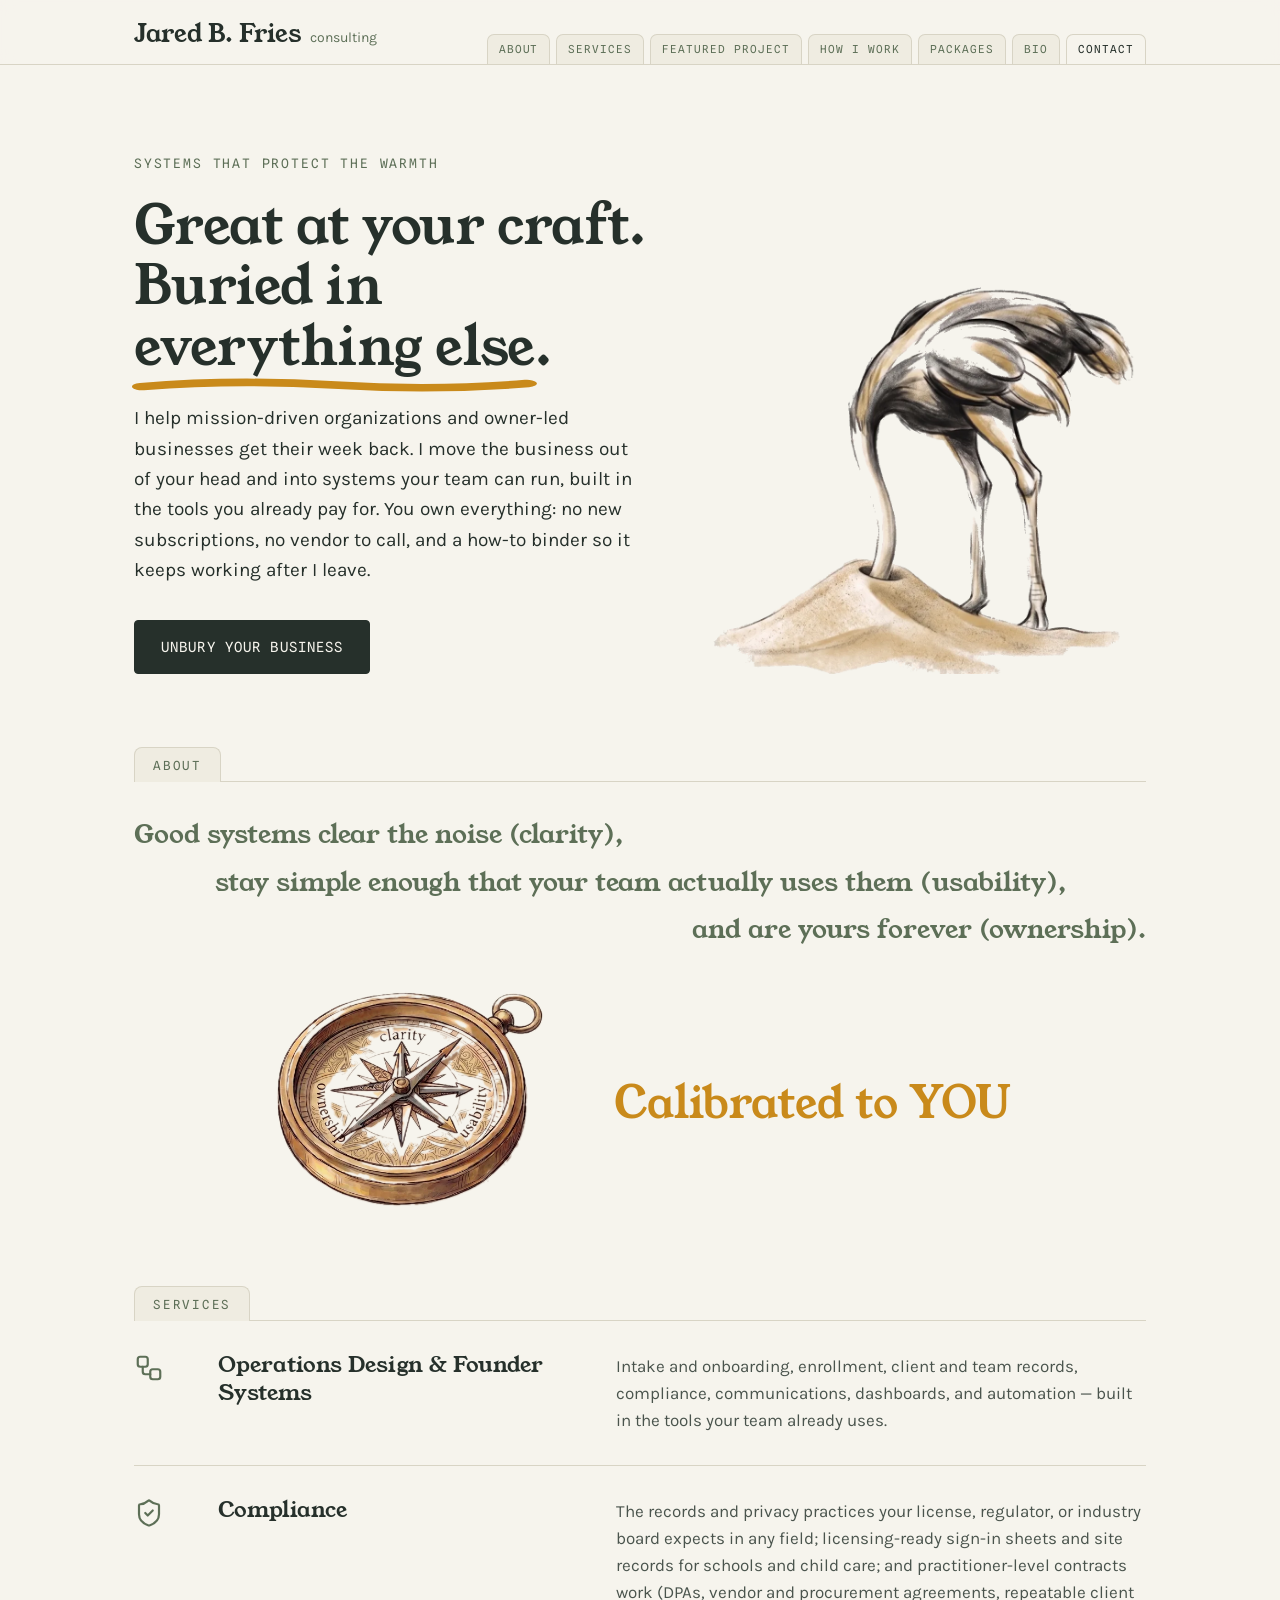
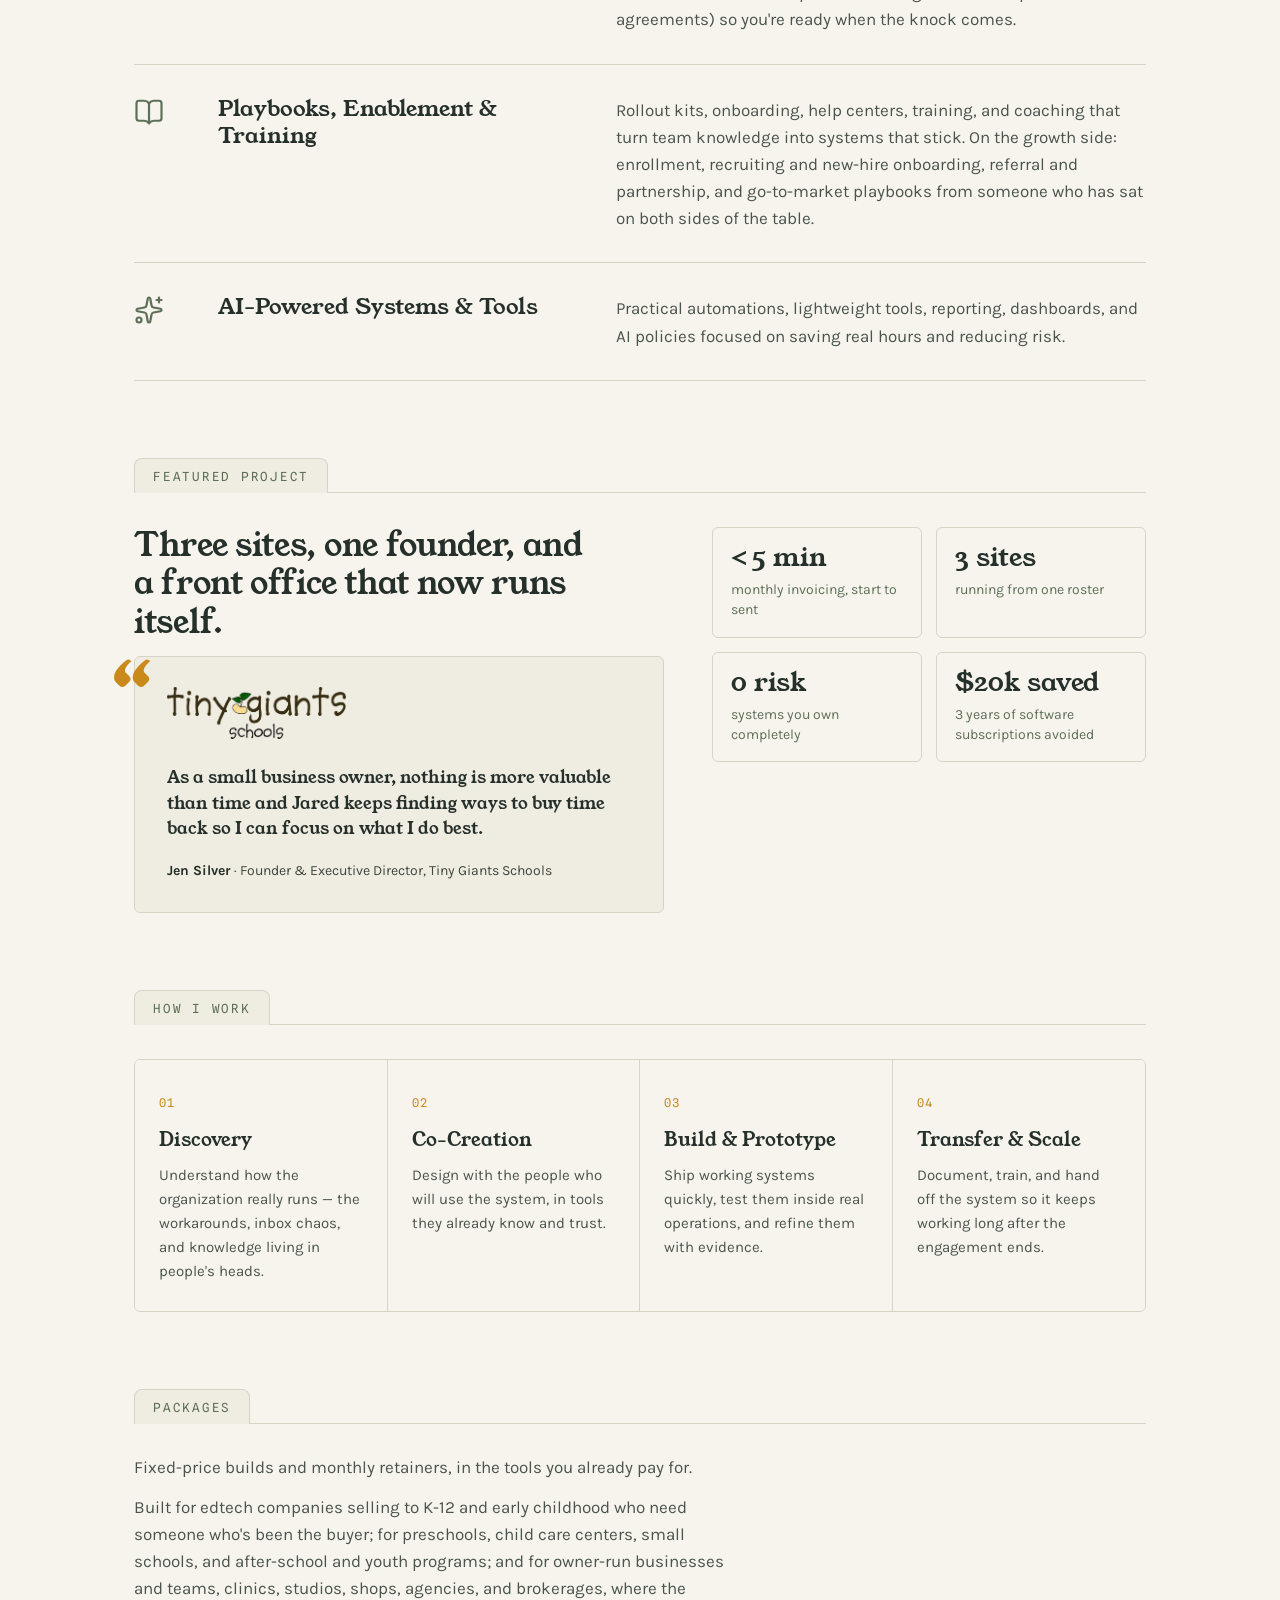
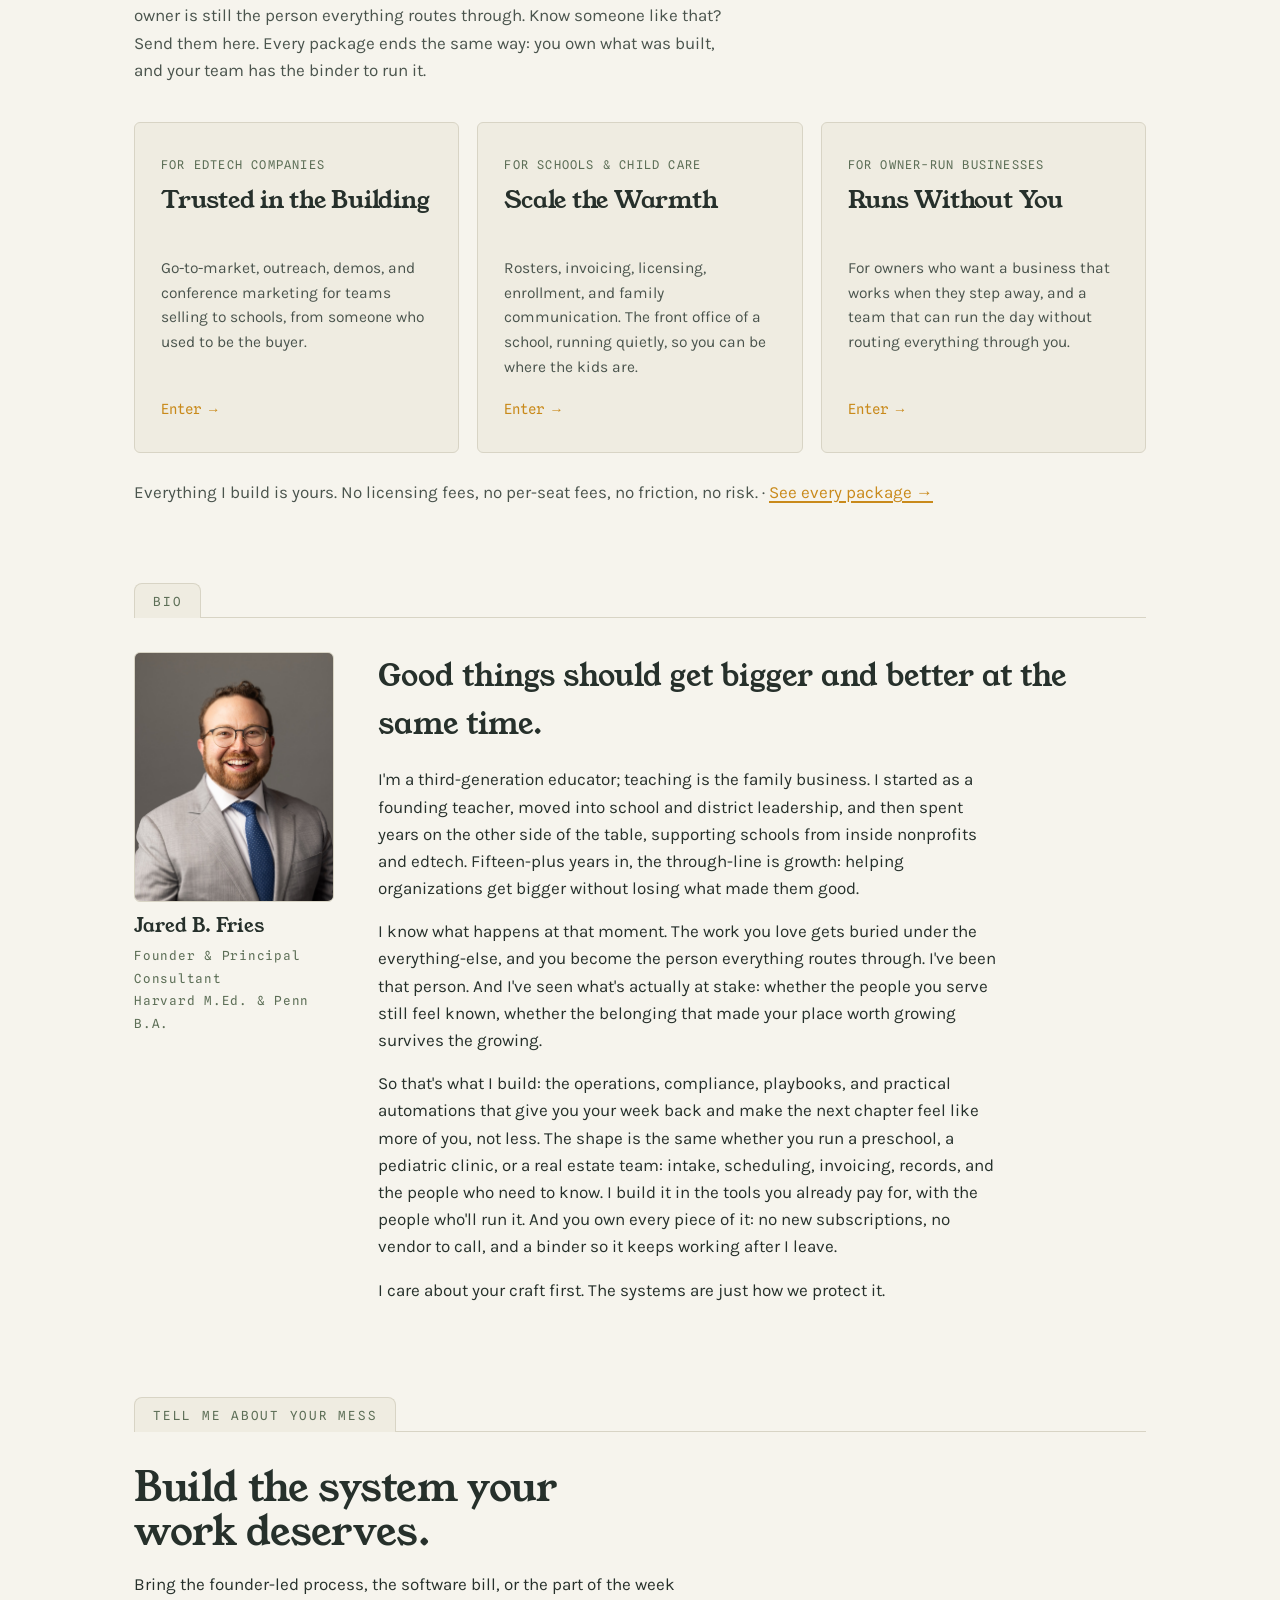
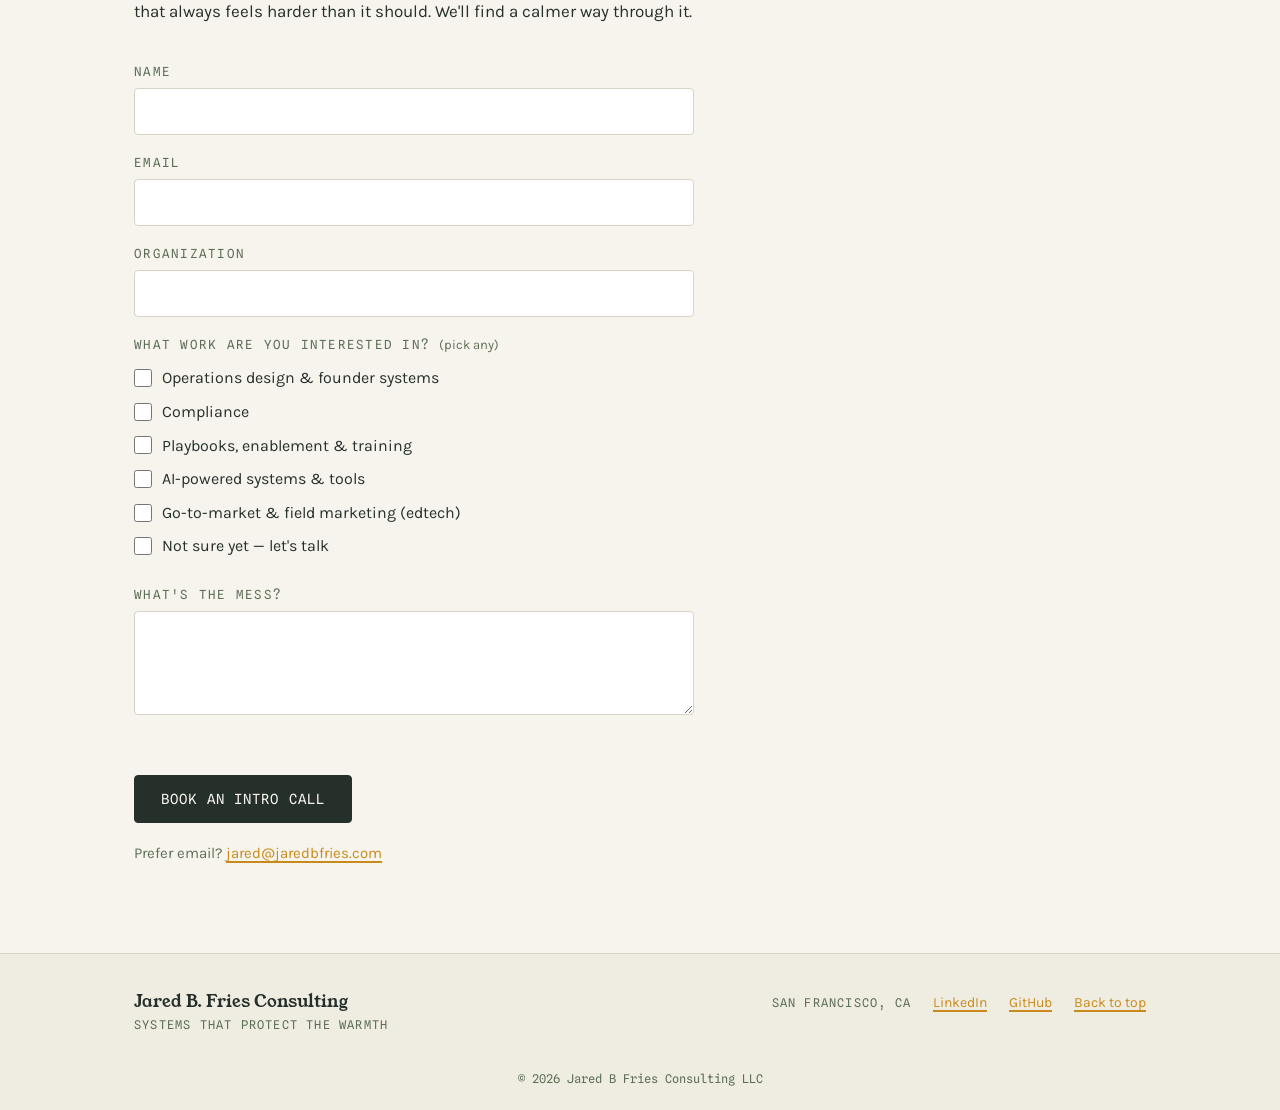
==== index.html @ 6571f261 "Merge remote-tracking branch 'origin/main' into claude/complete-update-hgyyg5" ====
<!DOCTYPE html>
<html lang="en">
<head>
<meta charset="UTF-8">
<meta name="viewport" content="width=device-width, initial-scale=1.0">
<title>Systems that protect the warmth | Jared B. Fries Consulting</title>
<meta name="description" content="Jared B. Fries helps mission-driven organizations and owner-led businesses get their week back: founder-led processes replaced with systems the team can run, built in the tools they already pay for and owned outright.">
<meta property="og:title" content="Systems that protect the warmth | Jared B. Fries Consulting">
<meta property="og:description" content="Get your week back. Systems your team can run, built in the tools you already pay for. You own everything.">
<meta property="og:type" content="website">
<meta property="og:url" content="https://jaredbfries.com/">
<meta property="og:site_name" content="Jared B. Fries Consulting">
<meta property="og:image" content="https://jaredbfries.com/og.png">
<meta property="og:image:width" content="1200">
<meta property="og:image:height" content="630">
<meta property="og:image:alt" content="Systems that protect the warmth — Jared B. Fries Consulting">
<meta name="twitter:card" content="summary_large_image">
<link rel="canonical" href="https://jaredbfries.com/">
<link rel="icon" href="/favicon.svg" type="image/svg+xml">
<link rel="icon" href="/favicon-32.png" type="image/png" sizes="32x32">
<link rel="apple-touch-icon" href="/apple-touch-icon.png">
<link rel="preconnect" href="https://fonts.googleapis.com">
<link rel="preconnect" href="https://fonts.gstatic.com" crossorigin>
<link href="https://fonts.googleapis.com/css2?family=Young+Serif&family=Karla:ital,wght@0,400;0,500;0,700;1,400&family=Spline+Sans+Mono:wght@400;500&display=swap" rel="stylesheet">
<link rel="stylesheet" href="/styles.css">
</head>
<body id="top">

<header>
  <div class="nav">
    <a class="brand" href="#top">Jared B. Fries<span>consulting</span></a>
    <button class="menu-btn" type="button" aria-label="Open menu" aria-expanded="false" aria-controls="sitenav"><span></span><span></span><span></span></button>
    <nav class="tabnav" id="sitenav" aria-label="Sections">
      <a href="#about">About</a>
      <a href="#services">Services</a>
      <a href="#featured">Featured Project</a>
      <a href="#process">How I Work</a>
      <a href="#packages">Packages</a>
      <a href="#bio">Bio</a>
      <a href="#contact">Contact</a>
    </nav>
  </div>
</header>

<main>
  <div class="wrap">

    <div class="hero">
      <div class="hero-text">
        <p class="kicker">Systems that protect the warmth</p>
        <h1>Great at your craft.<br>Buried in<br><span class="hl">everything else<svg viewBox="0 0 100 10" preserveAspectRatio="none" aria-hidden="true"><path d="M2 7 Q 25 2, 50 6 T 98 5"/></svg></span>.</h1>
        <p class="lede">I help mission-driven organizations and owner-led businesses get their week back. I move the business out of your head and into systems your team can run, built in the tools you already pay for. You own everything: no new subscriptions, no vendor to call, and a how-to binder so it keeps working after I&nbsp;leave.</p>
        <a class="cta" href="#contact">Unbury your business</a>
      </div>
      <div class="hero-art" aria-hidden="true">
        <picture>
          <source srcset="/ostrich.webp" type="image/webp">
          <img src="/ostrich.png" alt="" width="960" height="894">
        </picture>
      </div>
    </div>

    <section class="thesis reveal" id="about">
      <div class="tabrow"><span class="tab">About</span></div>
      <div style="padding-top:34px">
        <p class="lead step-l">Good systems clear the noise (clarity),</p>
        <p class="lead step-c">stay simple enough that your team actually uses them (usability),</p>
        <p class="lead step-r">and are yours forever (ownership).</p>
        <div class="thesis-line2">
          <picture>
            <source srcset="/compass2.webp" type="image/webp">
            <img class="compass" src="/compass2.png" alt="A compass whose points read clarity, usability, and ownership" width="510" height="415">
          </picture>
          <p class="calibrated">Calibrated to YOU</p>
        </div>
      </div>
    </section>

    <section class="services reveal" id="services">
      <div class="tabrow"><span class="tab">Services</span></div>
      <div class="svc">
        <svg class="icon" viewBox="0 0 24 24" fill="none" stroke="currentColor" stroke-width="1.75" stroke-linecap="round" stroke-linejoin="round" aria-hidden="true"><rect width="8" height="8" x="3" y="3" rx="2"/><path d="M7 11v4a2 2 0 0 0 2 2h4"/><rect width="8" height="8" x="13" y="13" rx="2"/></svg>
        <h3>Operations Design &amp; Founder Systems</h3>
        <p>Intake and onboarding, enrollment, client and team records, compliance, communications, dashboards, and automation — built in the tools your team already uses.</p>
      </div>
      <div class="svc">
        <svg class="icon" viewBox="0 0 24 24" fill="none" stroke="currentColor" stroke-width="1.75" stroke-linecap="round" stroke-linejoin="round" aria-hidden="true"><path d="M20 13c0 5-3.5 7.5-7.66 8.95a1 1 0 0 1-.67-.01C7.5 20.5 4 18 4 13V6a1 1 0 0 1 1-1c2 0 4.5-1.2 6.24-2.72a1.17 1.17 0 0 1 1.52 0C14.51 3.81 17 5 19 5a1 1 0 0 1 1 1z"/><path d="m9 12 2 2 4-4"/></svg>
        <h3>Compliance</h3>
        <p>The records and privacy practices your license, regulator, or industry board expects in any field; licensing-ready sign-in sheets and site records for schools and child care; and practitioner-level contracts work (DPAs, vendor and procurement agreements, repeatable client agreements) so you're ready when the knock comes.</p>
      </div>
      <div class="svc">
        <svg class="icon" viewBox="0 0 24 24" fill="none" stroke="currentColor" stroke-width="1.75" stroke-linecap="round" stroke-linejoin="round" aria-hidden="true"><path d="M12 5v16"/><path d="M20.001 19A2 2 0 0022 17V5a2 2 0 00-1.999-2L16 3.002A5 5 0 0012 5a5 5 0 00-4-2H4a2 2 0 00-2 2v12a2 2 0 001.999 2H8a5 5 0 014 2 5 5 0 014-2z"/></svg>
        <h3>Playbooks, Enablement &amp; Training</h3>
        <p>Rollout kits, onboarding, help centers, training, and coaching that turn team knowledge into systems that stick. On the growth side: enrollment, recruiting and new-hire onboarding, referral and partnership, and go-to-market playbooks from someone who has sat on both sides of the table.</p>
      </div>
      <div class="svc">
        <svg class="icon" viewBox="0 0 24 24" fill="none" stroke="currentColor" stroke-width="1.75" stroke-linecap="round" stroke-linejoin="round" aria-hidden="true"><path d="M11.017 2.814a1 1 0 0 1 1.966 0l1.051 5.558a2 2 0 0 0 1.594 1.594l5.558 1.051a1 1 0 0 1 0 1.966l-5.558 1.051a2 2 0 0 0-1.594 1.594l-1.051 5.558a1 1 0 0 1-1.966 0l-1.051-5.558a2 2 0 0 0-1.594-1.594l-5.558-1.051a1 1 0 0 1 0-1.966l5.558-1.051a2 2 0 0 0 1.594-1.594z"/><path d="M20 2v4"/><path d="M22 4h-4"/><circle cx="4" cy="20" r="2"/></svg>
        <h3>AI-Powered Systems &amp; Tools</h3>
        <p>Practical automations, lightweight tools, reporting, dashboards, and AI policies focused on saving real hours and reducing risk.</p>
      </div>
    </section>

    <section class="featured band reveal" id="featured">
      <div class="tabrow"><span class="tab">Featured project</span></div>
      <div class="featured-grid">
        <div>
          <h2 class="band-h">Three sites, one founder, and a front office that now runs itself.</h2>
          <div class="quotecard">
            <img class="client-logo" src="tiny-giants-logo.png" alt="Tiny Giants Schools">
            <blockquote>As a small business owner, nothing is more valuable than time and Jared keeps finding ways to buy time back so I can focus on what I do best.</blockquote>
            <p class="attrib"><b>Jen Silver</b> · Founder &amp; Executive Director, Tiny Giants Schools</p>
          </div>
        </div>
        <div>
          <div class="stat-row">
            <div class="stat"><span class="num">&lt;&thinsp;5 min</span><span class="lbl">monthly invoicing, start to sent</span></div>
            <div class="stat"><span class="num">3 sites</span><span class="lbl">running from one roster</span></div>
            <div class="stat"><span class="num">0 risk</span><span class="lbl">systems you own completely</span></div>
            <div class="stat"><span class="num">$20k saved</span><span class="lbl">3 years of software subscriptions avoided</span></div>
          </div>
        </div>
      </div>
    </section>

    <section class="process reveal" id="process">
      <div class="tabrow"><span class="tab">How I work</span></div>
      <div class="steps">
        <div class="step">
          <span class="idx">01</span>
          <h3>Discovery</h3>
          <p>Understand how the organization really runs — the workarounds, inbox chaos, and knowledge living in people's heads.</p>
        </div>
        <div class="step">
          <span class="idx">02</span>
          <h3>Co-Creation</h3>
          <p>Design with the people who will use the system, in tools they already know and trust.</p>
        </div>
        <div class="step">
          <span class="idx">03</span>
          <h3>Build &amp; Prototype</h3>
          <p>Ship working systems quickly, test them inside real operations, and refine them with evidence.</p>
        </div>
        <div class="step">
          <span class="idx">04</span>
          <h3>Transfer &amp; Scale</h3>
          <p>Document, train, and hand off the system so it keeps working long after the engagement ends.</p>
        </div>
      </div>
    </section>
    <section class="start band reveal" id="packages">
      <div class="tabrow"><span class="tab">Packages</span></div>
      <p class="band-sub">Fixed-price builds and monthly retainers, in the tools you already pay for.</p>
      <p class="band-sub">Built for edtech companies selling to K-12 and early childhood who need someone who's been the buyer; for preschools, child care centers, small schools, and after-school and youth programs; and for owner-run businesses and teams, clinics, studios, shops, agencies, and brokerages, where the owner is still the person everything routes through. Know someone like that? Send them here. Every package ends the same way: you own what was built, and your team has the binder to run it.</p>
      <div class="door-grid three">
        <a class="door" href="/packages/edtech">
          <span class="eyebrow">For edtech companies</span>
          <h2>Trusted in the Building</h2>
          <p>Go-to-market, outreach, demos, and conference marketing for teams selling to schools, from someone who used to be the buyer.</p>
          <span class="arrow">Enter →</span>
        </a>
        <a class="door" href="/packages/education">
          <span class="eyebrow">For schools &amp; child care</span>
          <h2>Scale the Warmth</h2>
          <p>Rosters, invoicing, licensing, enrollment, and family communication. The front office of a school, running quietly, so you can be where the kids are.</p>
          <span class="arrow">Enter →</span>
        </a>
        <a class="door" href="/packages/small-business">
          <span class="eyebrow">For owner-run businesses</span>
          <h2>Runs Without You</h2>
          <p>For owners who want a business that works when they step away, and a team that can run the day without routing everything through you.</p>
          <span class="arrow">Enter →</span>
        </a>
      </div>
      <p class="pkg-foot">Everything I build is yours. No licensing fees, no per-seat fees, no friction, no risk.<span class="sep"> · </span><a class="pkg-link" href="/packages">See every package →</a></p>
    </section>



    <section class="about reveal" id="bio">
      <div class="tabrow"><span class="tab">Bio</span></div>
      <div class="about-grid">
        <div>
          <img class="portrait" src="headshot.jpg" alt="Jared B. Fries" style="object-fit:cover;object-position:top;width:100%">
          <p class="edu"><span class="name">Jared B. Fries</span>Founder &amp; Principal Consultant<br>Harvard M.Ed. &amp; Penn B.A.</p>
        </div>
        <div>
          <h3>Good things should get bigger and better at the same time.</h3>
          <p>I'm a third-generation educator; teaching is the family business. I started as a founding teacher, moved into school and district leadership, and then spent years on the other side of the table, supporting schools from inside nonprofits and edtech. Fifteen-plus years in, the through-line is growth: helping organizations get bigger without losing what made them good.</p>
          <p>I know what happens at that moment. The work you love gets buried under the everything-else, and you become the person everything routes through. I've been that person. And I've seen what's actually at stake: whether the people you serve still feel known, whether the belonging that made your place worth growing survives the growing.</p>
          <p>So that's what I build: the operations, compliance, playbooks, and practical automations that give you your week back and make the next chapter feel like more of you, not less. The shape is the same whether you run a preschool, a pediatric clinic, or a real estate team: intake, scheduling, invoicing, records, and the people who need to know. I build it in the tools you already pay for, with the people who'll run it. And you own every piece of it: no new subscriptions, no vendor to call, and a binder so it keeps working after I leave.</p>
          <p>I care about your craft first. The systems are just how we protect it.</p>
        </div>
      </div>
    </section>

    <section class="contact reveal" id="contact">
      <div class="tabrow"><span class="tab">Tell me about your mess</span></div>
      <h2>Build the system your work deserves.</h2>
      <p class="sub">Bring the founder-led process, the software bill, or the part of the week that always feels harder than it should. We'll find a calmer way through it.</p>

      <!-- Form posts to Formspree (free tier). Create a form at formspree.io,
           then replace YOUR_FORM_ID below with the ID they give you. -->
      <form action="https://formspree.io/f/YOUR_FORM_ID" method="POST">
        <div>
          <label for="name">Name</label>
          <input type="text" id="name" name="name" required autocomplete="name">
        </div>
        <div>
          <label for="email">Email</label>
          <input type="email" id="email" name="email" required autocomplete="email">
        </div>
        <div>
          <label for="org">Organization</label>
          <input type="text" id="org" name="organization" autocomplete="organization">
        </div>
        <fieldset class="checks" id="interest">
          <legend>What work are you interested in? <span class="hint">(pick any)</span></legend>
          <label><input type="checkbox" name="interest" value="Operations design &amp; founder systems"> Operations design &amp; founder systems</label>
          <label><input type="checkbox" name="interest" value="Compliance"> Compliance</label>
          <label><input type="checkbox" name="interest" value="Playbooks, enablement &amp; training"> Playbooks, enablement &amp; training</label>
          <label><input type="checkbox" name="interest" value="AI-powered systems &amp; tools"> AI-powered systems &amp; tools</label>
          <label><input type="checkbox" name="interest" value="Go-to-market &amp; field marketing (edtech)"> Go-to-market &amp; field marketing (edtech)</label>
          <label><input type="checkbox" name="interest" value="Not sure yet — let's talk"> Not sure yet — let's talk</label>
          <input type="hidden" name="package" id="package" value="">
        </fieldset>
        <div>
          <label for="msg">What's the mess?</label>
          <textarea id="msg" name="message" rows="4"></textarea>
        </div>
        <button class="cta" type="submit">Book an intro call</button>
      </form>
      <p class="altmail">Prefer email? <a href="mailto:jared@jaredbfries.com">jared@jaredbfries.com</a></p>
    </section>

  </div>
</main>

<footer>
  <div class="foot">
    <div>
      <div class="fb">Jared B. Fries Consulting</div>
      <div class="tag">Systems that protect the warmth</div>
    </div>
    <nav>
      <span class="tag">San Francisco, CA</span>
      <a href="https://www.linkedin.com/in/jaredbfries/">LinkedIn</a>
      <a href="https://github.com/radjrad">GitHub</a>
      <a href="#top">Back to top</a>
    </nav>
  </div>
  <div style="text-align:center;padding:0 24px 22px;font-family:'Spline Sans Mono',monospace;font-size:12px;color:var(--sage)">© 2026 Jared B Fries Consulting LLC</div>
</footer>

<script>
  // gentle scroll-in reveal; respects reduced motion via CSS override
  const io=new IntersectionObserver(es=>es.forEach(e=>{if(e.isIntersecting){e.target.classList.add('in');io.unobserve(e.target)}}),{threshold:.12});
  document.querySelectorAll('.reveal').forEach(el=>io.observe(el));
  document.querySelectorAll('.reveal').forEach(el=>{if(el.getBoundingClientRect().top<innerHeight)el.classList.add('in')});

  // header tab selector: highlight the tab for the section in view
  const tabLinks=[...document.querySelectorAll('.tabnav a')];
  const tabIO=new IntersectionObserver(es=>es.forEach(e=>{
    if(e.isIntersecting){tabLinks.forEach(l=>l.classList.toggle('active',l.getAttribute('href')==='#'+e.target.id))}
  }),{rootMargin:'-35% 0px -55% 0px'});
  document.querySelectorAll('section[id]').forEach(s=>tabIO.observe(s));


  // deep links: record which package the visitor came from (hidden field), then scroll to the hash target.
  // Tries a smooth scroll; if the browser cancels it (some environments do), jumps instantly.
  function goHash(){
    const m=(location.search+location.hash).match(/[?&]interest=([\w-]+)/);
    if(m){
      const pkg=document.getElementById('package');
      if(pkg) pkg.value=m[1];
    }
    const id=(location.hash.match(/^#([\w-]+)/)||[])[1];
    if(!id) return;
    const el=document.getElementById(id);
    if(!el) return;
    const y0=scrollY;
    el.scrollIntoView({behavior:'smooth'});
    setTimeout(()=>{
      if(Math.abs(scrollY-y0)<40 && Math.abs(el.getBoundingClientRect().top)>160) el.scrollIntoView({behavior:'instant'});
    },250);
  }
  goHash();
  addEventListener('load',()=>setTimeout(goHash,120));
  addEventListener('hashchange',goHash);

  // mobile menu
  const menuBtn=document.querySelector('.menu-btn'),siteNav=document.getElementById('sitenav');
  if(menuBtn&&siteNav){
    const setOpen=o=>{document.body.classList.toggle('nav-open',o);menuBtn.setAttribute('aria-expanded',o);menuBtn.setAttribute('aria-label',o?'Close menu':'Open menu')};
    menuBtn.addEventListener('click',()=>setOpen(!document.body.classList.contains('nav-open')));
    siteNav.addEventListener('click',e=>{if(e.target.closest('a'))setOpen(false)});
    addEventListener('keydown',e=>{if(e.key==='Escape')setOpen(false)});
  }
</script>
</body>
</html>
---- styles.css ----
:root{
    --ink:#26302b;          /* deep green-black: text */
    --ground:#f6f4ed;       /* warm paper */
    --panel:#efece1;        /* slightly deeper paper for panels */
    --rule:#d8d4c5;         /* ledger rule lines */
    --marigold:#c98a1b;     /* accent: highlights, links */
    --sage:#5d6f57;         /* secondary: labels, quiet accents */
    --max:1060px;
  }
  *{box-sizing:border-box;margin:0;padding:0}
  html{scroll-behavior:smooth}
  @media (prefers-reduced-motion:reduce){
    html{scroll-behavior:auto}
    .reveal{opacity:1 !important;transform:none !important;transition:none !important}
  }
  body{
    font-family:'Karla',sans-serif;
    background:var(--ground);
    color:var(--ink);
    line-height:1.6;
    font-size:17px;
  }
  .wrap{max-width:var(--max);margin:0 auto;padding:0 24px}
  a{color:var(--marigold);text-decoration-thickness:1.5px;text-underline-offset:3px}
  a:hover{color:var(--ink)}
  :focus-visible{outline:3px solid var(--marigold);outline-offset:3px;border-radius:2px}

  /* filing-tab section labels — the site's organizing motif.
     Each tab sits on top of its own rule line, like a manila folder tab. */
  .tabrow{border-bottom:1px solid var(--rule)}
  .tab{
    display:inline-block;
    font-family:'Spline Sans Mono',monospace;
    font-size:12.5px;letter-spacing:.14em;text-transform:uppercase;
    color:var(--sage);
    border:1px solid var(--rule);
    border-bottom:none;
    background:var(--panel);
    padding:8px 18px 6px;
    border-radius:8px 8px 0 0;
    position:relative;top:1px;
  }
  section[id]{scroll-margin-top:110px}

  h1,h2{font-family:'Young Serif',serif;font-weight:400;line-height:1.12;letter-spacing:-0.01em}

  /* header */
  header{position:sticky;top:0;background:color-mix(in srgb,var(--ground) 92%,transparent);backdrop-filter:blur(8px);border-bottom:1px solid var(--rule);z-index:10}
  .nav{display:flex;align-items:flex-end;justify-content:space-between;gap:16px;flex-wrap:wrap;padding:14px 24px 0;max-width:var(--max);margin:0 auto}
  .brand{font-family:'Young Serif',serif;font-size:25px;color:var(--ink);text-decoration:none;padding-bottom:10px}
  .brand-name{font-family:'Young Serif',serif;font-size:1.12em;color:var(--ink)}
  .brand span{font-family:'Karla',sans-serif;font-size:14px;color:var(--sage);margin-left:8px}
  /* header tab selector — small folder tabs sitting on the header's bottom edge */
  .tabnav{display:flex;gap:6px;flex-wrap:wrap;justify-content:flex-end}
  .tabnav a{
    font-family:'Spline Sans Mono',monospace;font-size:11px;letter-spacing:.09em;text-transform:uppercase;
    color:var(--sage);text-decoration:none;white-space:nowrap;
    border:1px solid var(--rule);border-bottom:none;border-radius:7px 7px 0 0;
    background:var(--panel);padding:6px 11px 5px;
  }
  .tabnav a:hover{color:var(--ink)}
  .tabnav a.active{background:var(--ground);color:var(--ink)}

  /* hero */
  .hero{padding:88px 0 72px}
  .hero .kicker{font-family:'Spline Sans Mono',monospace;font-size:13px;letter-spacing:.14em;text-transform:uppercase;color:var(--sage);margin-bottom:22px}
  .hero h1{font-size:clamp(34px,4.4vw,54px);max-width:none}
  .hero h1 .hl{position:relative;white-space:nowrap}
  .hero h1 .hl svg{position:absolute;left:0;bottom:-0.12em;width:100%;height:.28em;overflow:visible}
  .hero h1 .hl path{fill:none;stroke:var(--marigold);stroke-width:5;stroke-linecap:round}
  .hero p.lede{margin-top:26px;font-size:19px;max-width:56ch}
  .cta{
    display:inline-block;margin-top:34px;
    font-family:'Spline Sans Mono',monospace;font-size:14px;letter-spacing:.08em;text-transform:uppercase;
    color:var(--ground);background:var(--ink);text-decoration:none;
    padding:15px 26px;border-radius:4px;border:1.5px solid var(--ink);
  }
  .cta:hover{background:var(--marigold);border-color:var(--marigold);color:var(--ink)}
  .cta.ghost{background:transparent;color:var(--ink)}
  .cta.ghost:hover{background:var(--ink);color:var(--ground)}

  .thesis{padding:0 0 64px}
  .thesis p{font-family:'Young Serif',serif;font-size:clamp(20px,2.6vw,26px);line-height:1.45;max-width:34ch;color:var(--sage)}
  .thesis p b{color:var(--ink);font-weight:400}

  /* services: ledger list */
  .services{padding:0 0 76px}
  .svc{display:grid;grid-template-columns:64px 1fr 1.4fr;gap:20px;padding:30px 0;border-bottom:1px solid var(--rule);align-items:baseline}
  .svc:first-of-type{border-top:1px solid var(--rule);margin-top:34px}
  .svc .icon{width:30px;height:30px;color:var(--sage);align-self:start;position:relative;top:2px}
  .svc:hover .icon{color:var(--marigold)}
  .svc h3{font-family:'Young Serif',serif;font-weight:400;font-size:22px;line-height:1.25}
  .svc p{color:#4a544d}
  .svc:hover{background:var(--panel)}

  /* proof */
  .proof{padding:0 0 76px}
  .quotecard{
    background:var(--panel);border:1px solid var(--rule);border-radius:6px;
    padding:42px 44px;position:relative;height:100%;
  }
  .quotecard:before{content:"“";font-family:'Young Serif',serif;font-size:84px;line-height:0;color:var(--marigold);position:absolute;top:44px;left:-4px;transform:translateX(-50%)}
  blockquote{font-family:'Young Serif',serif;font-size:clamp(18px,2.3vw,22px);line-height:1.5}
  .attrib{margin-top:22px;font-family:'Karla',sans-serif;font-size:14px;color:var(--sage)}
  .attrib b{color:var(--ink);font-weight:700}
  .quotecard .client-logo{display:block;height:52px;width:auto;margin-bottom:26px}
  /* testimonial carousel */
  .car{margin-top:34px;max-width:850px;margin-left:-30px}
  .car-viewport{overflow:hidden}
  .car-track{display:flex;transition:transform .55s cubic-bezier(.4,0,.2,1)}
  @media (prefers-reduced-motion:reduce){.car-track{transition:none}}
  .quote-slide{flex:0 0 100%;padding-left:30px}
  .car-controls{display:flex;gap:10px;align-items:center;margin-top:20px;padding-left:30px}
  .car-btn{
    width:38px;height:38px;border:1px solid var(--rule);background:var(--panel);border-radius:50%;
    cursor:pointer;color:var(--ink);font-family:'Karla',sans-serif;font-size:19px;line-height:1;
    display:flex;align-items:center;justify-content:center;padding-bottom:3px;
  }
  .car-btn:hover{background:var(--marigold);border-color:var(--marigold)}
  .car-count{font-family:'Spline Sans Mono',monospace;font-size:12px;letter-spacing:.08em;color:var(--sage)}

  /* process */
  .process{padding:0 0 76px}
  .steps{margin-top:34px;display:grid;grid-template-columns:repeat(4,1fr);gap:0;border:1px solid var(--rule);border-radius:6px;overflow:hidden}
  .step{padding:28px 24px;border-right:1px solid var(--rule);background:var(--ground)}
  .step:last-child{border-right:none}
  .step .idx{font-family:'Spline Sans Mono',monospace;font-size:12px;color:var(--marigold);letter-spacing:.12em}
  .step h3{font-family:'Young Serif',serif;font-weight:400;font-size:19px;margin:10px 0 8px}
  .step p{font-size:15px;color:#4a544d}

  /* about */
  .about{padding:0 0 76px}
  .about-grid{display:grid;grid-template-columns:200px 1fr;gap:44px;margin-top:34px;align-items:start}
  .portrait{
    aspect-ratio:4/5;background:var(--panel);border:1px solid var(--rule);border-radius:6px;
    display:flex;align-items:center;justify-content:center;
    font-family:'Young Serif',serif;font-size:44px;color:var(--sage);
  }
  .edu{margin-top:12px;font-family:'Spline Sans Mono',monospace;font-size:12.5px;letter-spacing:.06em;color:var(--sage);line-height:1.8}
  .about h3{font-family:'Young Serif',serif;font-weight:400;font-size:clamp(24px,3vw,30px);margin-bottom:18px}
  .about p{max-width:62ch;margin-bottom:16px}
  .about .grove{color:var(--sage);font-style:italic}

  /* contact */
  .contact{padding:0 0 88px}
  .contact h2{font-size:clamp(28px,4vw,40px);margin-top:34px;max-width:18ch}
  .contact .sub{margin-top:16px;max-width:56ch}
  form{margin-top:36px;max-width:560px;display:grid;gap:18px}
  label{font-family:'Spline Sans Mono',monospace;font-size:12.5px;letter-spacing:.1em;text-transform:uppercase;color:var(--sage);display:block;margin-bottom:6px}
  input[type=text],input[type=email],select,textarea{
    width:100%;padding:13px 14px;font-family:'Karla',sans-serif;font-size:16px;color:var(--ink);
    background:#fff;border:1px solid var(--rule);border-radius:4px;
  }
  input:focus,select:focus,textarea:focus{border-color:var(--marigold);outline:none;box-shadow:0 0 0 3px color-mix(in srgb,var(--marigold) 25%,transparent)}
  button.cta{cursor:pointer;font-size:14px;width:fit-content;border:1.5px solid var(--ink)}
  .altmail{margin-top:18px;font-size:15px;color:var(--sage)}

  footer{border-top:1px solid var(--rule);background:var(--panel)}
  .foot{max-width:var(--max);margin:0 auto;padding:34px 24px;display:flex;flex-wrap:wrap;gap:18px;justify-content:space-between;align-items:baseline}
  .foot .fb{font-family:'Young Serif',serif;font-size:17px}
  .foot .tag{font-family:'Spline Sans Mono',monospace;font-size:12px;letter-spacing:.1em;text-transform:uppercase;color:var(--sage)}
  .foot nav a{margin-left:18px;font-size:14px}

  .reveal{opacity:0;transform:translateY(14px);transition:opacity .6s ease,transform .6s ease}
  .reveal.in{opacity:1;transform:none}

  @media (max-width:820px){
    .svc{grid-template-columns:44px 1fr;grid-template-rows:auto auto}
    .svc p{grid-column:2}
    .steps{grid-template-columns:1fr 1fr}
    .step:nth-child(2){border-right:none}
    .step:nth-child(-n+2){border-bottom:1px solid var(--rule)}
    .about-grid{grid-template-columns:1fr}
    .portrait{max-width:220px}
  }
  @media (max-width:520px){
    .steps{grid-template-columns:1fr}
    .step{border-right:none;border-bottom:1px solid var(--rule)}
    .step:last-child{border-bottom:none}
    .hero{padding:64px 0 56px}
  }

  /* ——— packages & case-study components ——— */

  /* section band headers reuse .tabrow/.tab */
  .band{padding:0 0 76px}
  .band-sub{margin-top:30px;max-width:60ch;color:#4a544d}
  .band-sub+.band-sub{margin-top:12px}
  .band-h{font-family:'Young Serif',serif;font-weight:400;font-size:clamp(24px,3.2vw,32px);line-height:1.2;margin-top:34px;max-width:24ch}

  /* featured project */
  .featured-grid{display:grid;grid-template-columns:1.1fr .9fr;gap:48px;margin-top:0}
  .featured-grid p{margin-top:18px;max-width:58ch;color:#3d463f}
  .readmore{font-family:'Spline Sans Mono',monospace;font-size:14px;letter-spacing:.04em}
  .stat-row{display:grid;grid-template-columns:repeat(2,1fr);gap:14px;margin-top:34px}
  .stat{border:1px solid var(--rule);border-radius:6px;background:var(--ground);padding:16px 18px}
  .stat .num{font-family:'Young Serif',serif;font-size:26px;line-height:1.1;color:var(--ink)}
  .stat .lbl{display:block;margin-top:6px;font-family:'Karla',sans-serif;font-size:14px;line-height:1.45;color:var(--sage)}
  .featured .quotecard{margin-top:14px;padding:30px 32px}
  .featured .quotecard blockquote{font-size:17px}

  /* package cards */
  .pkg-grid{display:grid;grid-template-columns:repeat(3,1fr);gap:20px;margin-top:38px}
  .pkg-grid.two{grid-template-columns:repeat(2,1fr)}
  .pkg-card{position:relative;display:flex;flex-direction:column;background:var(--panel);border:1px solid var(--rule);border-radius:6px;padding:30px 26px}
  .pkg-card h3{font-family:'Young Serif',serif;font-weight:400;font-size:21px;line-height:1.25}
  .pkg-card .promise{font-style:italic;color:var(--sage);margin-top:8px}
  .pkg-card .inside{margin:16px 0 0 18px;color:#4a544d;font-size:15px}
  .pkg-card .inside li{margin-bottom:8px}
  .pkg-card p.body{margin-top:14px;color:#4a544d;font-size:15.5px}
  .pkg-card .price{margin-top:auto;padding-top:22px;font-family:'Young Serif',serif;font-size:18px;color:var(--ink)}
  .pkg-card .timeline{font-family:'Spline Sans Mono',monospace;font-size:12px;letter-spacing:.05em;color:var(--sage);margin-top:6px}
  .pkg-card .cta{margin-top:18px;font-size:12.5px;padding:12px 18px}
  .pill{position:absolute;top:-13px;left:22px;font-family:'Spline Sans Mono',monospace;font-size:11px;letter-spacing:.08em;text-transform:uppercase;background:var(--marigold);color:#fff;border-radius:999px;padding:5px 12px}
  .pkg-foot{margin-top:26px;color:#4a544d}
  .payline{margin-top:20px;font-family:'Spline Sans Mono',monospace;font-size:13px;color:var(--sage)}

  /* price-free package cards: button sits at the bottom of the card */
  .pkg-card .cta{margin-top:auto}
  .pkg-card .inside,.pkg-card p.body,.pkg-card .timeline{margin-bottom:22px}
  .pkg-card .timeline{margin-top:-8px}
  .pkg-card .inside+.timeline,.pkg-card p.body+.timeline{margin-top:-10px}

  /* landing pages: tool chips and proof block */
  .tool-groups{display:grid;grid-template-columns:1fr 1fr;gap:30px 40px;margin-top:34px}
  .tool-group h3{font-family:'Young Serif',serif;font-weight:400;font-size:18px;line-height:1.3}
  .tools{display:flex;flex-wrap:wrap;gap:8px;margin-top:12px;list-style:none;padding:0}
  .tools li{font-family:'Spline Sans Mono',monospace;font-size:12.5px;letter-spacing:.03em;line-height:1.3;color:var(--ink);border:1px solid var(--rule);background:var(--panel);border-radius:999px;padding:7px 13px}
  .proof-grid{display:grid;grid-template-columns:.95fr 1.05fr;gap:40px;margin-top:34px;align-items:center}
  .proof-h{font-family:'Young Serif',serif;font-weight:400;font-size:clamp(21px,2.6vw,26px);line-height:1.25}
  .proof-p{margin-top:14px;color:#3d463f;max-width:52ch}
  .proof-grid .readmore{margin-top:16px}
  @media (max-width:820px){
    .tool-groups{grid-template-columns:1fr;gap:24px}
    .proof-grid{grid-template-columns:1fr;gap:28px}
  }

  /* subpage hero */
  .page-hero{padding:72px 0 56px}
  .page-hero .eyebrow{font-family:'Spline Sans Mono',monospace;font-size:13px;letter-spacing:.14em;text-transform:uppercase;color:var(--sage);margin-bottom:20px}
  .page-hero h1{font-size:clamp(34px,5.4vw,56px);max-width:18ch}
  .page-hero .sub{margin-top:18px;font-size:19px;color:var(--sage);max-width:52ch}
  .page-hero p.body{margin-top:18px;max-width:60ch;color:#3d463f}
  .metaline{margin-top:18px;font-family:'Karla',sans-serif;font-size:14.5px;color:var(--sage)}
  .page-hero .eyebrow.soft{font-family:'Karla',sans-serif;font-size:14.5px;letter-spacing:0;text-transform:none;color:var(--sage)}
  h2.sec{font-family:'Young Serif',serif;font-weight:400;font-size:clamp(24px,3vw,30px);margin-top:34px}
  .sec-sub{margin-top:12px;color:var(--sage);max-width:58ch}

  /* doors */
  .door-grid{display:grid;grid-template-columns:1fr 1fr;gap:22px;margin-top:38px}
  .door{display:block;background:var(--panel);border:1px solid var(--rule);border-radius:6px;padding:38px 34px;text-decoration:none;color:var(--ink);transition:border-color .2s ease}
  .door .eyebrow{font-family:'Spline Sans Mono',monospace;font-size:12px;letter-spacing:.1em;text-transform:uppercase;color:var(--sage)}
  .door h2{font-family:'Young Serif',serif;font-weight:400;font-size:clamp(24px,3vw,30px);margin-top:12px}
  .door p{margin-top:12px;color:#4a544d}
  .door .arrow{display:inline-block;margin-top:18px;font-family:'Spline Sans Mono',monospace;font-size:14px;color:var(--marigold);transition:transform .2s ease}
  .door-grid.three{grid-template-columns:repeat(3,1fr);gap:18px}
  .door-grid.three .door{padding:32px 26px;display:flex;flex-direction:column}
  .door-grid.three .door .eyebrow{min-height:1.6em}
  .door-grid.three .door h2{font-size:24px;line-height:1.2;min-height:2.4em}
  .door-grid.three .door p{font-size:15.5px}
  .door-grid.three .door .arrow{margin-top:auto;padding-top:18px}
  /* past-project logo column beside the edtech hero */
  .hero-logos-layout{display:grid;grid-template-columns:minmax(0,1fr) 320px;gap:56px;align-items:center}
  .logo-stack{display:flex;flex-direction:column;align-items:center;gap:34px;padding:34px 24px;border-left:1px solid var(--rule)}
  .logo-label{font-family:'Spline Sans Mono',monospace;font-size:11.5px;letter-spacing:.12em;text-transform:uppercase;color:var(--sage)}
  .logo-stack img{width:auto;max-width:100%;object-fit:contain;mix-blend-mode:multiply;transition:filter .2s ease,opacity .2s ease}
  .logo-stack img.logo-wide{width:260px}
  .logo-stack img.logo-mid{width:220px}
  .logo-stack img.logo-tall{width:170px}
  .logo-stack img:hover{filter:grayscale(1);opacity:.6}
  @media (max-width:820px){
    .hero-logos-layout{grid-template-columns:1fr;gap:28px}
    .logo-stack{flex-direction:row;flex-wrap:wrap;justify-content:center;gap:22px 36px;border-left:none;border-top:1px solid var(--rule);padding:26px 0 0}
    .logo-label{flex:0 0 100%;text-align:center}
    .logo-stack img.logo-wide{width:200px}
    .logo-stack img.logo-mid{width:150px}
    .logo-stack img.logo-tall{width:110px}
  }
  .door:hover{border-color:var(--marigold)}
  .door:hover .arrow{transform:translateX(6px)}

  /* tables */
  .tbl-wrap{overflow-x:auto;margin-top:26px}
  table.cmp{border-collapse:collapse;width:100%;min-width:660px;font-size:15px}
  .cmp th,.cmp td{border:1px solid var(--rule);padding:11px 14px;text-align:left;vertical-align:top}
  .cmp th{background:var(--panel);font-family:'Spline Sans Mono',monospace;font-size:12px;letter-spacing:.06em;text-transform:uppercase;color:var(--sage);font-weight:500}
  .cmp td b{font-weight:700}
  .footnote{margin-top:10px;font-size:13px;color:var(--sage);max-width:70ch}

  /* honest comparison + faq */
  .honest{display:grid;grid-template-columns:1fr 1fr;gap:32px;margin-top:30px}
  .honest h3{font-family:'Young Serif',serif;font-weight:400;font-size:19px;margin-bottom:10px}
  .honest p{color:#4a544d}
  .carenote{margin-top:40px;background:var(--panel);border:1px solid var(--rule);border-radius:6px;padding:22px 26px;color:#4a544d;max-width:760px}
  .faq{margin-top:34px;max-width:760px}
  .faq h3{font-family:'Young Serif',serif;font-weight:400;font-size:19px;margin-top:26px}
  .faq p{margin-top:8px;color:#4a544d}

  /* case study */
  .cs{max-width:760px}
  .cs h2{font-family:'Young Serif',serif;font-weight:400;font-size:clamp(23px,3vw,28px);margin-top:52px}
  .cs p{margin-top:16px;color:#3d463f}
  .cs ul{margin:16px 0 0 20px;color:#3d463f}
  .cs li{margin-bottom:10px}
  /* case-study "what we built" 2x2 grid */
  .built-grid{display:grid;grid-template-columns:1fr 1fr;gap:18px;margin-top:24px}
  .built-card{border:1px solid var(--rule);border-radius:6px;background:var(--panel);padding:26px 24px;display:flex;flex-direction:column;justify-content:center}
  .built-card h3{font-family:'Young Serif',serif;font-weight:400;font-size:19px;line-height:1.3;text-align:center;margin-bottom:14px}
  .built-card ul{margin:0 0 0 18px;color:#3d463f;font-size:14.5px}
  .built-card li{margin-bottom:10px}
  .built-card li:last-child{margin-bottom:0}
  @media (max-width:640px){.built-grid{grid-template-columns:1fr}}
  .cta-block{margin-top:64px;border-top:1px solid var(--rule);padding-top:44px}
  .cta-block h2{font-family:'Young Serif',serif;font-weight:400;font-size:clamp(26px,3.4vw,34px)}
  .cta-block p{margin-top:12px;color:#4a544d;max-width:56ch}
  .cta-block .cta{margin-top:26px}

  @media (max-width:900px){
    .featured-grid{grid-template-columns:1fr}
    .door-grid.three{grid-template-columns:1fr}
    .door-grid.three .door h2{min-height:0}
    .door-grid.three .door .eyebrow{min-height:0}
    .pkg-grid{grid-template-columns:1fr 1fr}
  }
  @media (max-width:820px){
    .door-grid{grid-template-columns:1fr}
    .honest{grid-template-columns:1fr}
  }
  @media (max-width:640px){
    .pkg-grid,.pkg-grid.two{grid-template-columns:1fr}
    .stat-row{grid-template-columns:1fr 1fr}
  }

  /* ——— hero art (ostrich), philosophy compass, band fixes ——— */
  .hero{display:grid;grid-template-columns:minmax(0,1.05fr) minmax(0,.95fr);gap:36px;align-items:end}
  .hero-art{justify-self:end;align-self:end;width:100%;max-width:440px}
  .hero-art svg,.hero-art img{width:100%;height:auto;display:block}
  .featured .quotecard{height:auto}
  .thesis .lead{max-width:none;margin:0 0 10px}
  .thesis .step-c{text-align:center}
  .thesis .step-r{text-align:right;margin-bottom:0}
  .thesis-line2{display:flex;align-items:center;justify-content:center;gap:64px;flex-wrap:wrap;margin-top:36px}
  .compass{width:280px;height:auto;flex:0 0 auto;mix-blend-mode:multiply}
  .thesis p.calibrated{font-family:'Young Serif',serif;font-size:clamp(30px,4.5vw,44px);color:var(--marigold);line-height:1.1;max-width:none}
  @media (max-width:820px){
    .hero{grid-template-columns:1fr;gap:20px;align-items:start}
    .hero-art{justify-self:center;max-width:250px;margin-top:8px}
    .thesis-line2{gap:28px}
  }

  /* ——— mobile menu, team meta, contact checkboxes, mobile polish ——— */
  .menu-btn{display:none}
  .edu .name{display:block;font-family:'Young Serif',serif;font-size:19px;letter-spacing:0;color:var(--ink);line-height:1.3;margin-bottom:6px}
  .stat .num{white-space:nowrap}
  .checks{border:none;padding:0;margin:0;min-width:0}
  .checks legend{font-family:'Spline Sans Mono',monospace;font-size:12.5px;letter-spacing:.1em;text-transform:uppercase;color:var(--sage);margin-bottom:10px;padding:0}
  .checks .hint{text-transform:none;letter-spacing:0;font-family:'Karla',sans-serif;font-size:13px}
  .checks label{display:flex;align-items:center;gap:10px;font-family:'Karla',sans-serif;font-size:16px;letter-spacing:0;text-transform:none;color:var(--ink);margin:0 0 8px;cursor:pointer}
  .checks input{width:18px;height:18px;margin:0;accent-color:var(--marigold);flex:0 0 auto}

  @media (max-width:820px){
    /* header: brand + hamburger; tabs become a dropdown panel */
    .nav{flex-wrap:nowrap;align-items:center;padding:12px 20px;position:relative}
    .brand{padding-bottom:0;font-size:22px}
    .menu-btn{
      display:flex;flex-direction:column;justify-content:center;gap:5px;
      width:44px;height:44px;padding:10px;margin-right:-10px;
      background:transparent;border:none;cursor:pointer;border-radius:6px;
    }
    .menu-btn span{display:block;height:2px;width:100%;background:var(--ink);border-radius:2px;transition:transform .25s ease,opacity .2s ease}
    .nav-open .menu-btn span:nth-child(1){transform:translateY(7px) rotate(45deg)}
    .nav-open .menu-btn span:nth-child(2){opacity:0}
    .nav-open .menu-btn span:nth-child(3){transform:translateY(-7px) rotate(-45deg)}
    .tabnav{
      display:none;position:absolute;left:0;right:0;top:100%;
      flex-direction:column;gap:0;
      background:var(--ground);border-top:1px solid var(--rule);border-bottom:1px solid var(--rule);
      box-shadow:0 12px 24px -12px rgba(38,48,43,.25);
      padding:6px 20px 10px;
    }
    .nav-open .tabnav{display:flex}
    .tabnav a{
      border:none;border-bottom:1px solid var(--rule);border-radius:0;background:transparent;
      padding:14px 4px;font-size:12.5px;letter-spacing:.12em;white-space:normal;
    }
    .tabnav a:last-child{border-bottom:none}
    .tabnav a.active{background:transparent;color:var(--ink)}
    section[id]{scroll-margin-top:84px}

    /* about: three centered lines, one line each */
    .thesis .lead,.thesis .step-c,.thesis .step-r{text-align:center;white-space:normal;text-wrap:balance;font-size:clamp(15px,4.4vw,20px);margin:0 0 10px}
    .thesis .step-r{margin-bottom:0}

    /* packages footer: link on its own line */
    .pkg-foot .sep{display:none}
    .pkg-foot .pkg-link{display:block;margin-top:10px}
  }
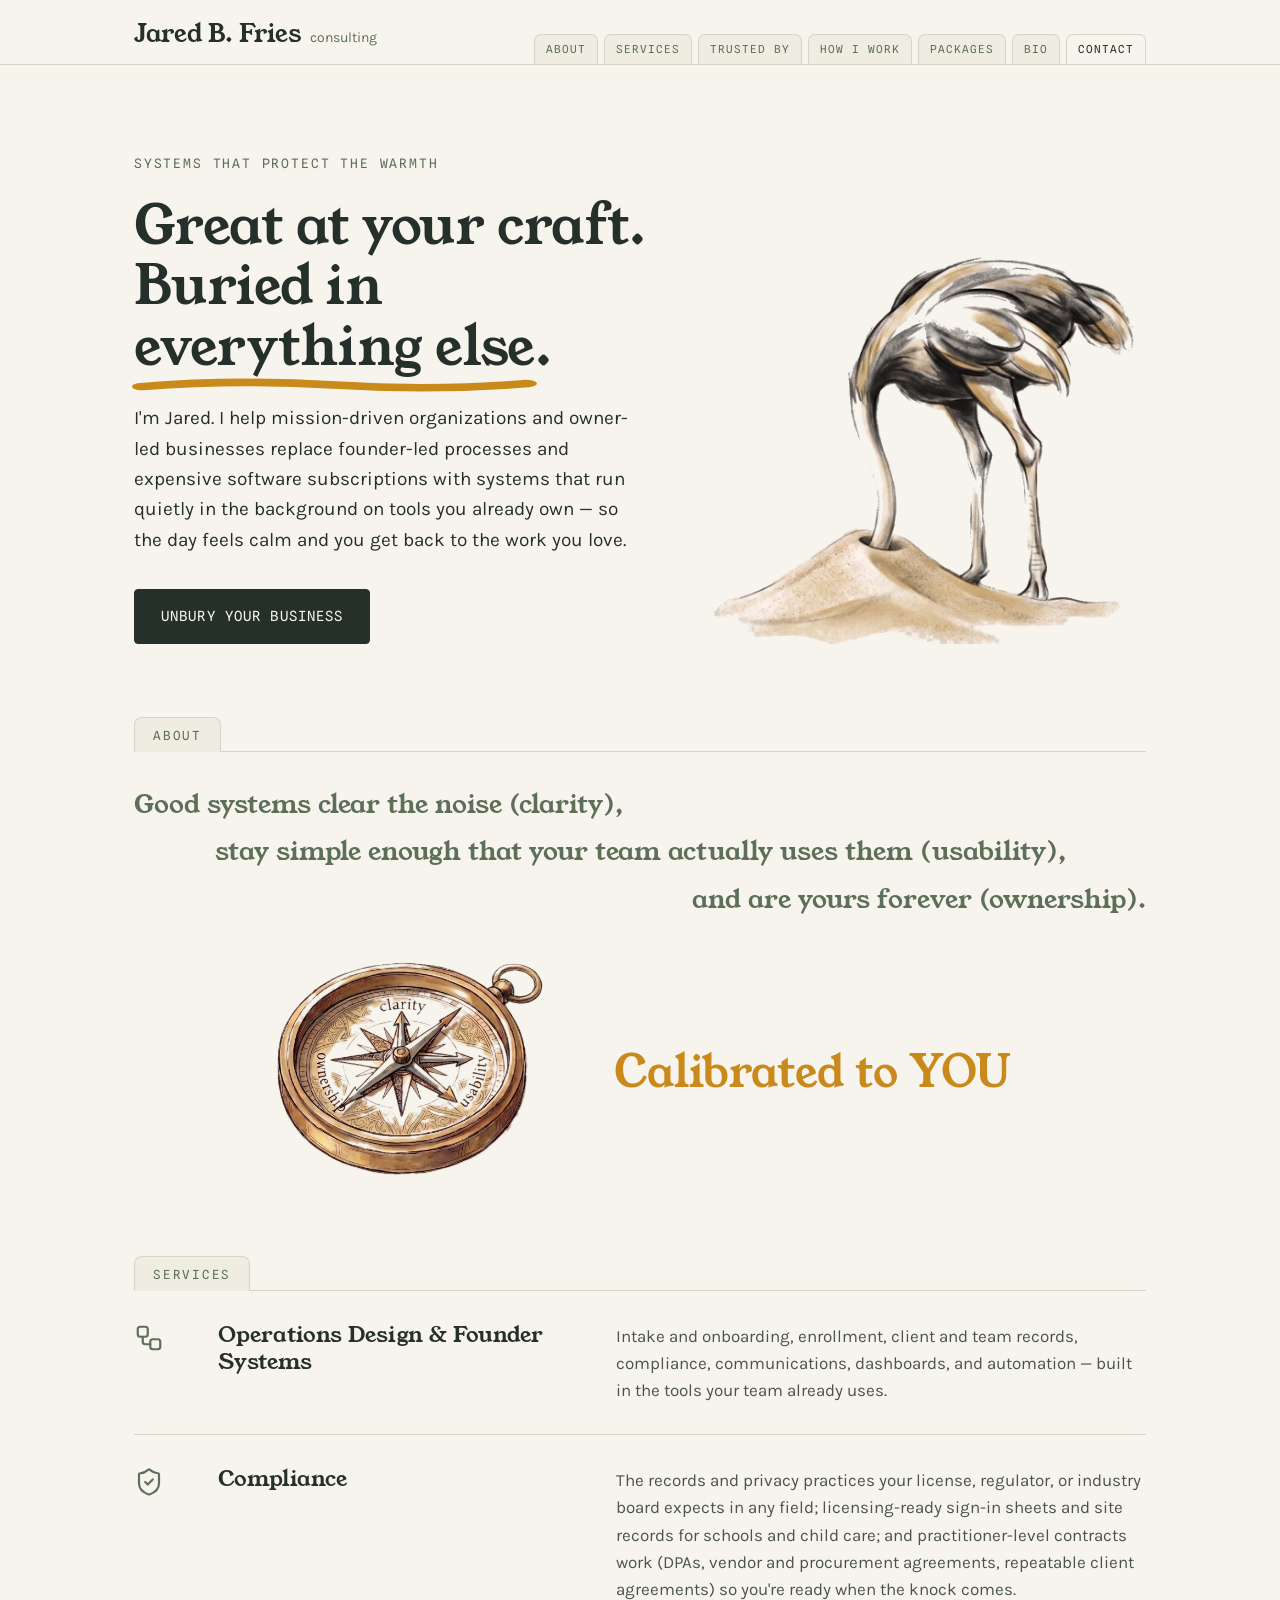
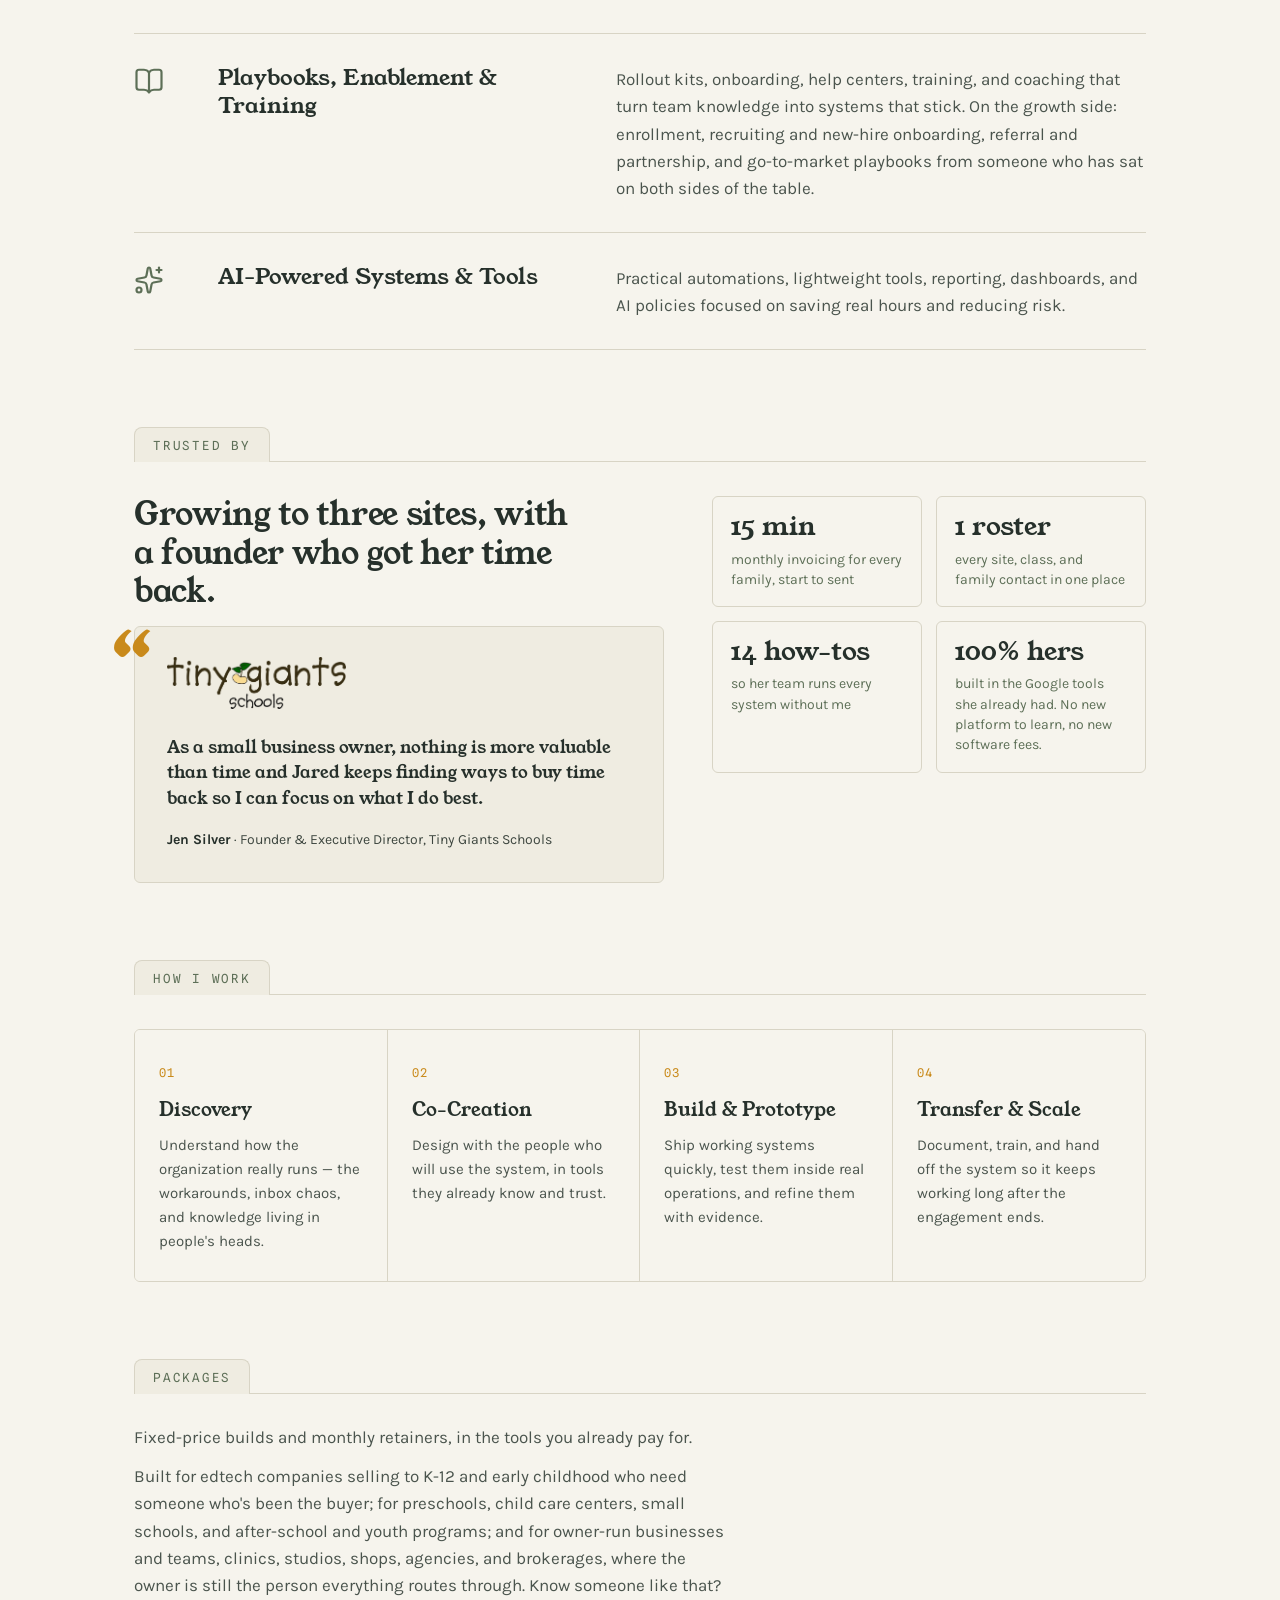
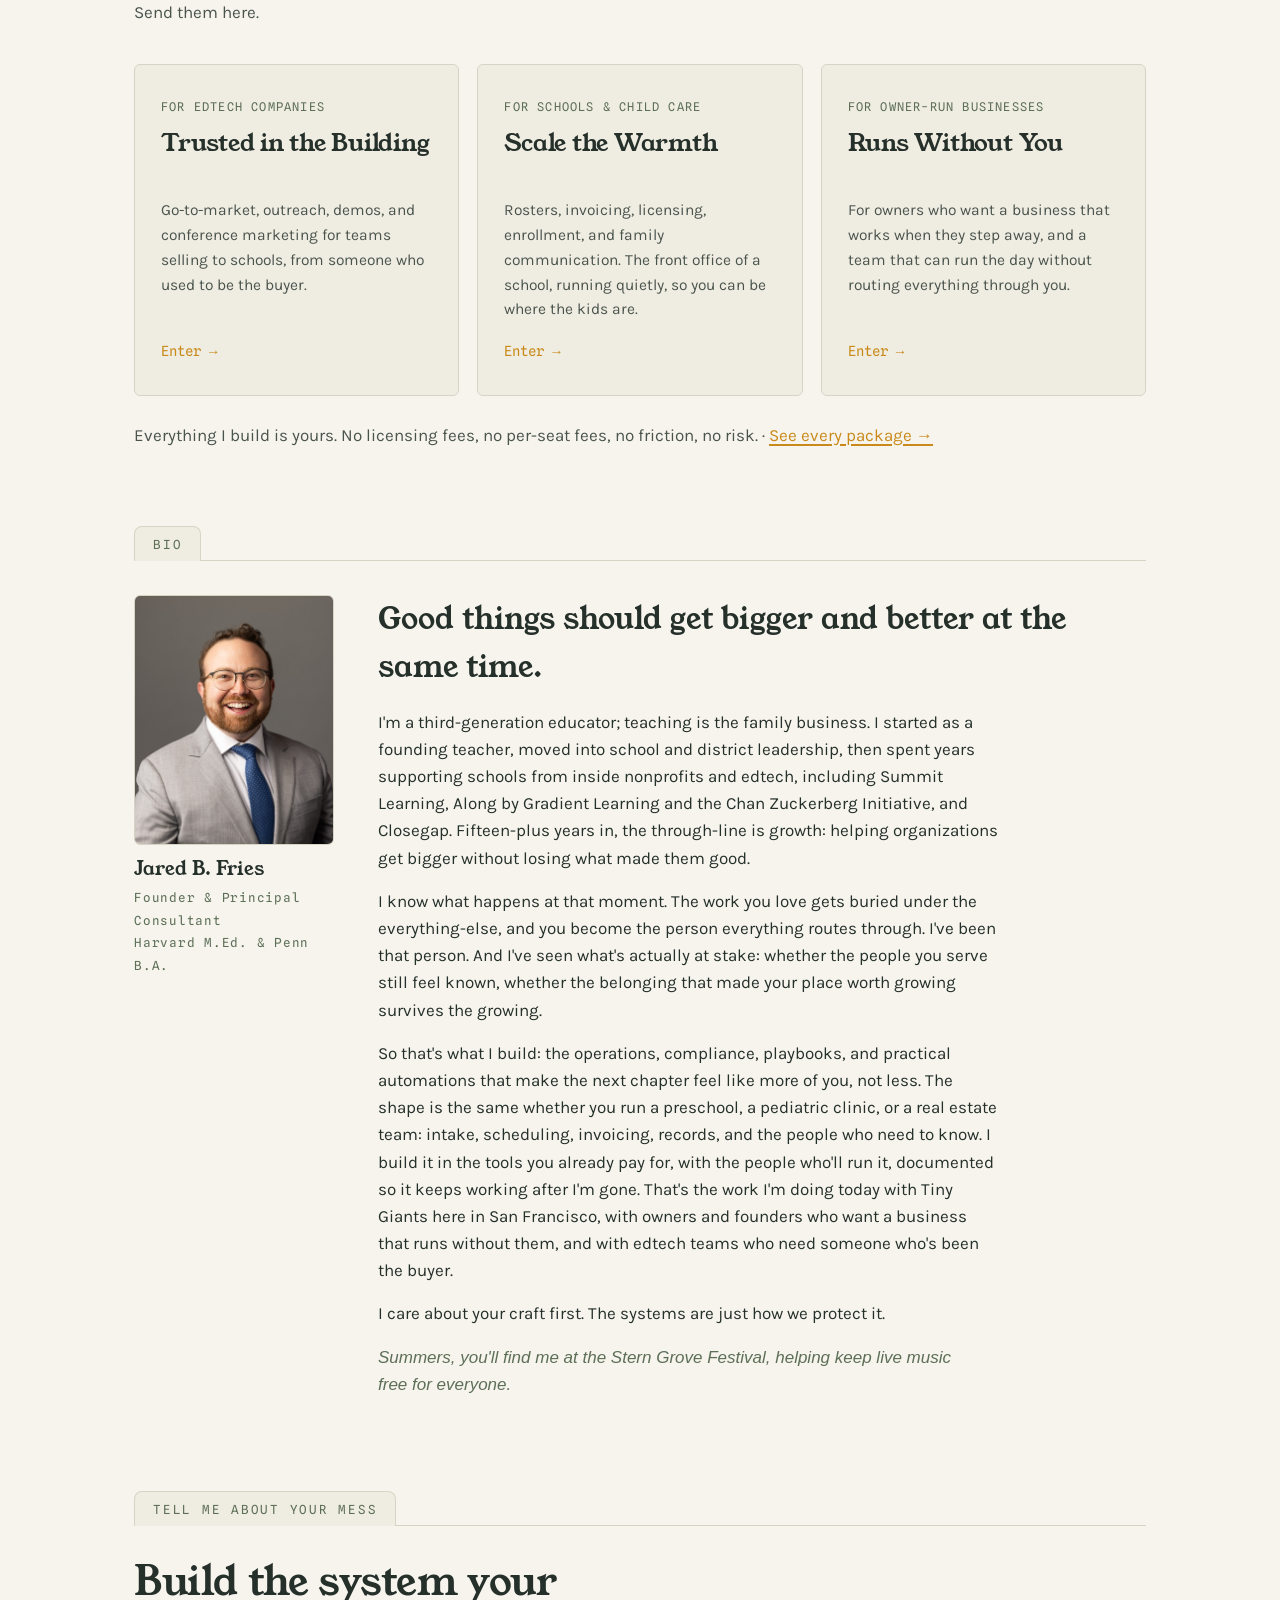
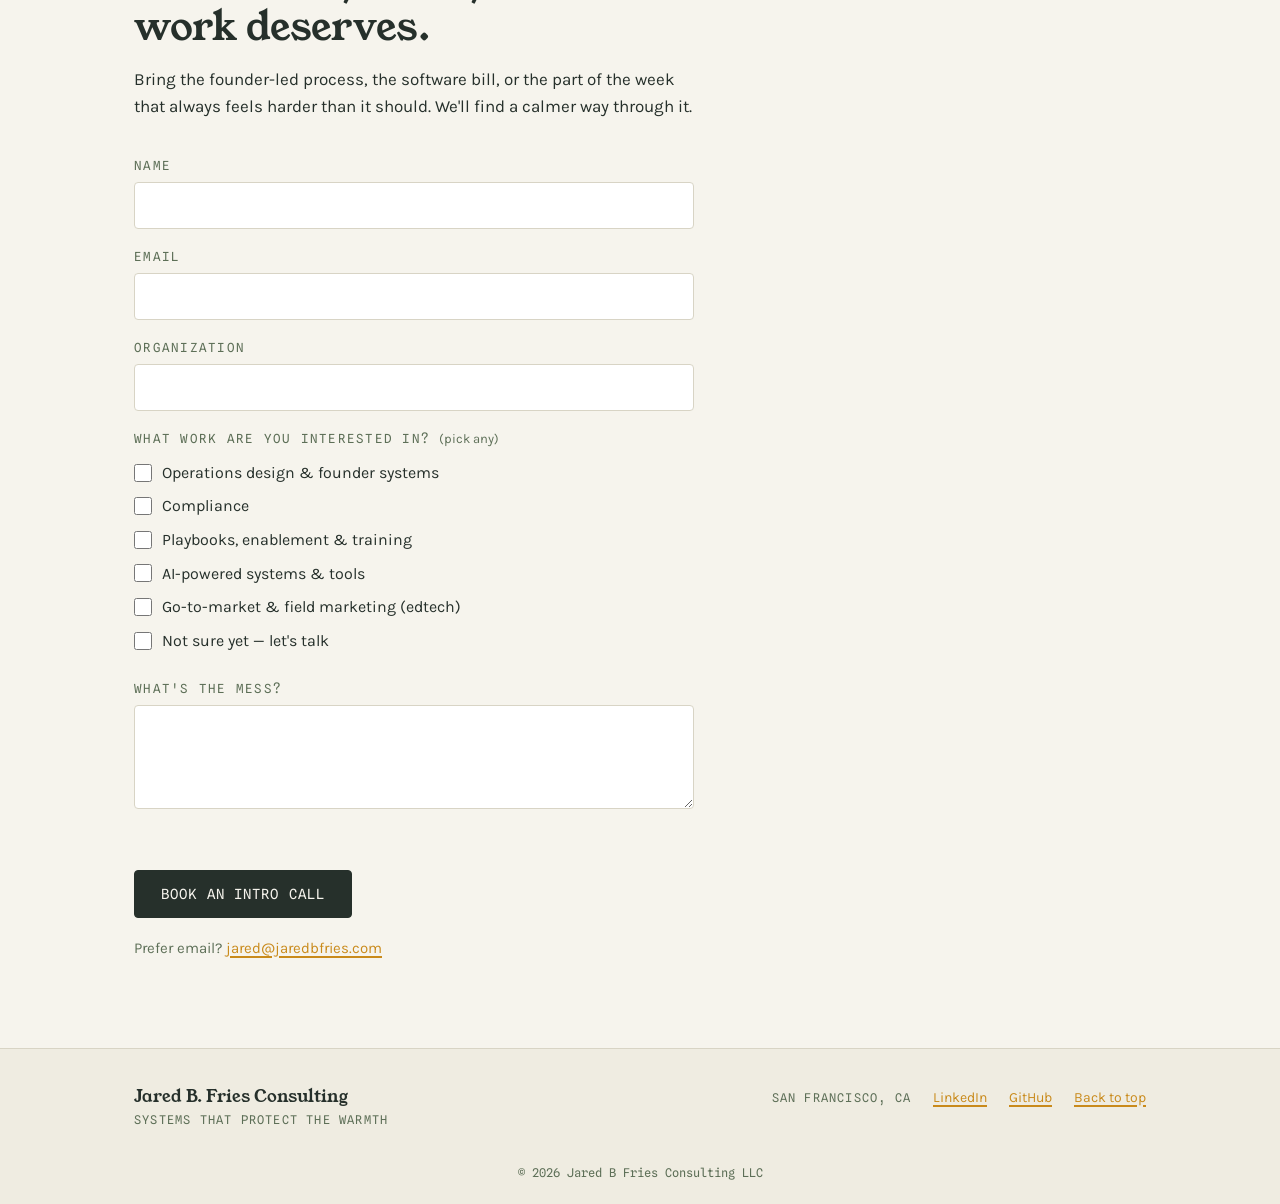
==== commit 0690a15a: "Trusted by: new label, headline, and result boxes Co-Authored-By: Claude Fable 5.1 <noreply@anthropi" ====
--- a/index.html
+++ b/index.html
@@ -4,9 +4,9 @@
 <meta charset="UTF-8">
 <meta name="viewport" content="width=device-width, initial-scale=1.0">
 <title>Systems that protect the warmth | Jared B. Fries Consulting</title>
-<meta name="description" content="Jared B. Fries helps mission-driven organizations and owner-led businesses get their week back: founder-led processes replaced with systems the team can run, built in the tools they already pay for and owned outright.">
+<meta name="description" content="Jared B. Fries helps mission-driven organizations and owner-led businesses replace founder-led processes and expensive software subscriptions with calm, practical systems that run quietly in the background.">
 <meta property="og:title" content="Systems that protect the warmth | Jared B. Fries Consulting">
-<meta property="og:description" content="Get your week back. Systems your team can run, built in the tools you already pay for. You own everything.">
+<meta property="og:description" content="Calm, practical operations systems for mission-driven organizations and owner-led businesses.">
 <meta property="og:type" content="website">
 <meta property="og:url" content="https://jaredbfries.com/">
 <meta property="og:site_name" content="Jared B. Fries Consulting">
@@ -33,7 +33,7 @@
     <nav class="tabnav" id="sitenav" aria-label="Sections">
       <a href="#about">About</a>
       <a href="#services">Services</a>
-      <a href="#featured">Featured Project</a>
+      <a href="#featured">Trusted by</a>
       <a href="#process">How I Work</a>
       <a href="#packages">Packages</a>
       <a href="#bio">Bio</a>
@@ -49,7 +49,7 @@
       <div class="hero-text">
         <p class="kicker">Systems that protect the warmth</p>
         <h1>Great at your craft.<br>Buried in<br><span class="hl">everything else<svg viewBox="0 0 100 10" preserveAspectRatio="none" aria-hidden="true"><path d="M2 7 Q 25 2, 50 6 T 98 5"/></svg></span>.</h1>
-        <p class="lede">I help mission-driven organizations and owner-led businesses get their week back. I move the business out of your head and into systems your team can run, built in the tools you already pay for. You own everything: no new subscriptions, no vendor to call, and a how-to binder so it keeps working after I&nbsp;leave.</p>
+        <p class="lede">I'm Jared. I help mission-driven organizations and owner-led businesses replace founder-led processes and expensive software subscriptions with systems that run quietly in the background on tools you already own — so the day feels calm and you get back to the work you love.</p>
         <a class="cta" href="#contact">Unbury your business</a>
       </div>
       <div class="hero-art" aria-hidden="true">
@@ -101,10 +101,10 @@
     </section>
 
     <section class="featured band reveal" id="featured">
-      <div class="tabrow"><span class="tab">Featured project</span></div>
+      <div class="tabrow"><span class="tab">Trusted by</span></div>
       <div class="featured-grid">
         <div>
-          <h2 class="band-h">Three sites, one founder, and a front office that now runs itself.</h2>
+          <h2 class="band-h">Growing to three sites, with a founder who got her time back.</h2>
           <div class="quotecard">
             <img class="client-logo" src="tiny-giants-logo.png" alt="Tiny Giants Schools">
             <blockquote>As a small business owner, nothing is more valuable than time and Jared keeps finding ways to buy time back so I can focus on what I do best.</blockquote>
@@ -113,10 +113,10 @@
         </div>
         <div>
           <div class="stat-row">
-            <div class="stat"><span class="num">&lt;&thinsp;5 min</span><span class="lbl">monthly invoicing, start to sent</span></div>
-            <div class="stat"><span class="num">3 sites</span><span class="lbl">running from one roster</span></div>
-            <div class="stat"><span class="num">0 risk</span><span class="lbl">systems you own completely</span></div>
-            <div class="stat"><span class="num">$20k saved</span><span class="lbl">3 years of software subscriptions avoided</span></div>
+            <div class="stat"><span class="num">15 min</span><span class="lbl">monthly invoicing for every family, start to sent</span></div>
+            <div class="stat"><span class="num">1 roster</span><span class="lbl">every site, class, and family contact in one place</span></div>
+            <div class="stat"><span class="num">14 how-tos</span><span class="lbl">so her team runs every system without me</span></div>
+            <div class="stat"><span class="num">100% hers</span><span class="lbl">built in the Google tools she already had. No new platform to learn, no new software fees.</span></div>
           </div>
         </div>
       </div>
@@ -150,7 +150,7 @@
     <section class="start band reveal" id="packages">
       <div class="tabrow"><span class="tab">Packages</span></div>
       <p class="band-sub">Fixed-price builds and monthly retainers, in the tools you already pay for.</p>
-      <p class="band-sub">Built for edtech companies selling to K-12 and early childhood who need someone who's been the buyer; for preschools, child care centers, small schools, and after-school and youth programs; and for owner-run businesses and teams, clinics, studios, shops, agencies, and brokerages, where the owner is still the person everything routes through. Know someone like that? Send them here. Every package ends the same way: you own what was built, and your team has the binder to run it.</p>
+      <p class="band-sub">Built for edtech companies selling to K-12 and early childhood who need someone who's been the buyer; for preschools, child care centers, small schools, and after-school and youth programs; and for owner-run businesses and teams, clinics, studios, shops, agencies, and brokerages, where the owner is still the person everything routes through. Know someone like that? Send them here.</p>
       <div class="door-grid three">
         <a class="door" href="/packages/edtech">
           <span class="eyebrow">For edtech companies</span>
@@ -185,10 +185,11 @@
         </div>
         <div>
           <h3>Good things should get bigger and better at the same time.</h3>
-          <p>I'm a third-generation educator; teaching is the family business. I started as a founding teacher, moved into school and district leadership, and then spent years on the other side of the table, supporting schools from inside nonprofits and edtech. Fifteen-plus years in, the through-line is growth: helping organizations get bigger without losing what made them good.</p>
+          <p>I'm a third-generation educator; teaching is the family business. I started as a founding teacher, moved into school and district leadership, then spent years supporting schools from inside nonprofits and edtech, including Summit Learning, Along by Gradient Learning and the Chan Zuckerberg Initiative, and Closegap. Fifteen-plus years in, the through-line is growth: helping organizations get bigger without losing what made them good.</p>
           <p>I know what happens at that moment. The work you love gets buried under the everything-else, and you become the person everything routes through. I've been that person. And I've seen what's actually at stake: whether the people you serve still feel known, whether the belonging that made your place worth growing survives the growing.</p>
-          <p>So that's what I build: the operations, compliance, playbooks, and practical automations that give you your week back and make the next chapter feel like more of you, not less. The shape is the same whether you run a preschool, a pediatric clinic, or a real estate team: intake, scheduling, invoicing, records, and the people who need to know. I build it in the tools you already pay for, with the people who'll run it. And you own every piece of it: no new subscriptions, no vendor to call, and a binder so it keeps working after I leave.</p>
+          <p>So that's what I build: the operations, compliance, playbooks, and practical automations that make the next chapter feel like more of you, not less. The shape is the same whether you run a preschool, a pediatric clinic, or a real estate team: intake, scheduling, invoicing, records, and the people who need to know. I build it in the tools you already pay for, with the people who'll run it, documented so it keeps working after I'm gone. That's the work I'm doing today with Tiny Giants here in San Francisco, with owners and founders who want a business that runs without them, and with edtech teams who need someone who's been the buyer.</p>
           <p>I care about your craft first. The systems are just how we protect it.</p>
+          <p class="grove">Summers, you'll find me at the Stern Grove Festival, helping keep live music free for everyone.</p>
         </div>
       </div>
     </section>
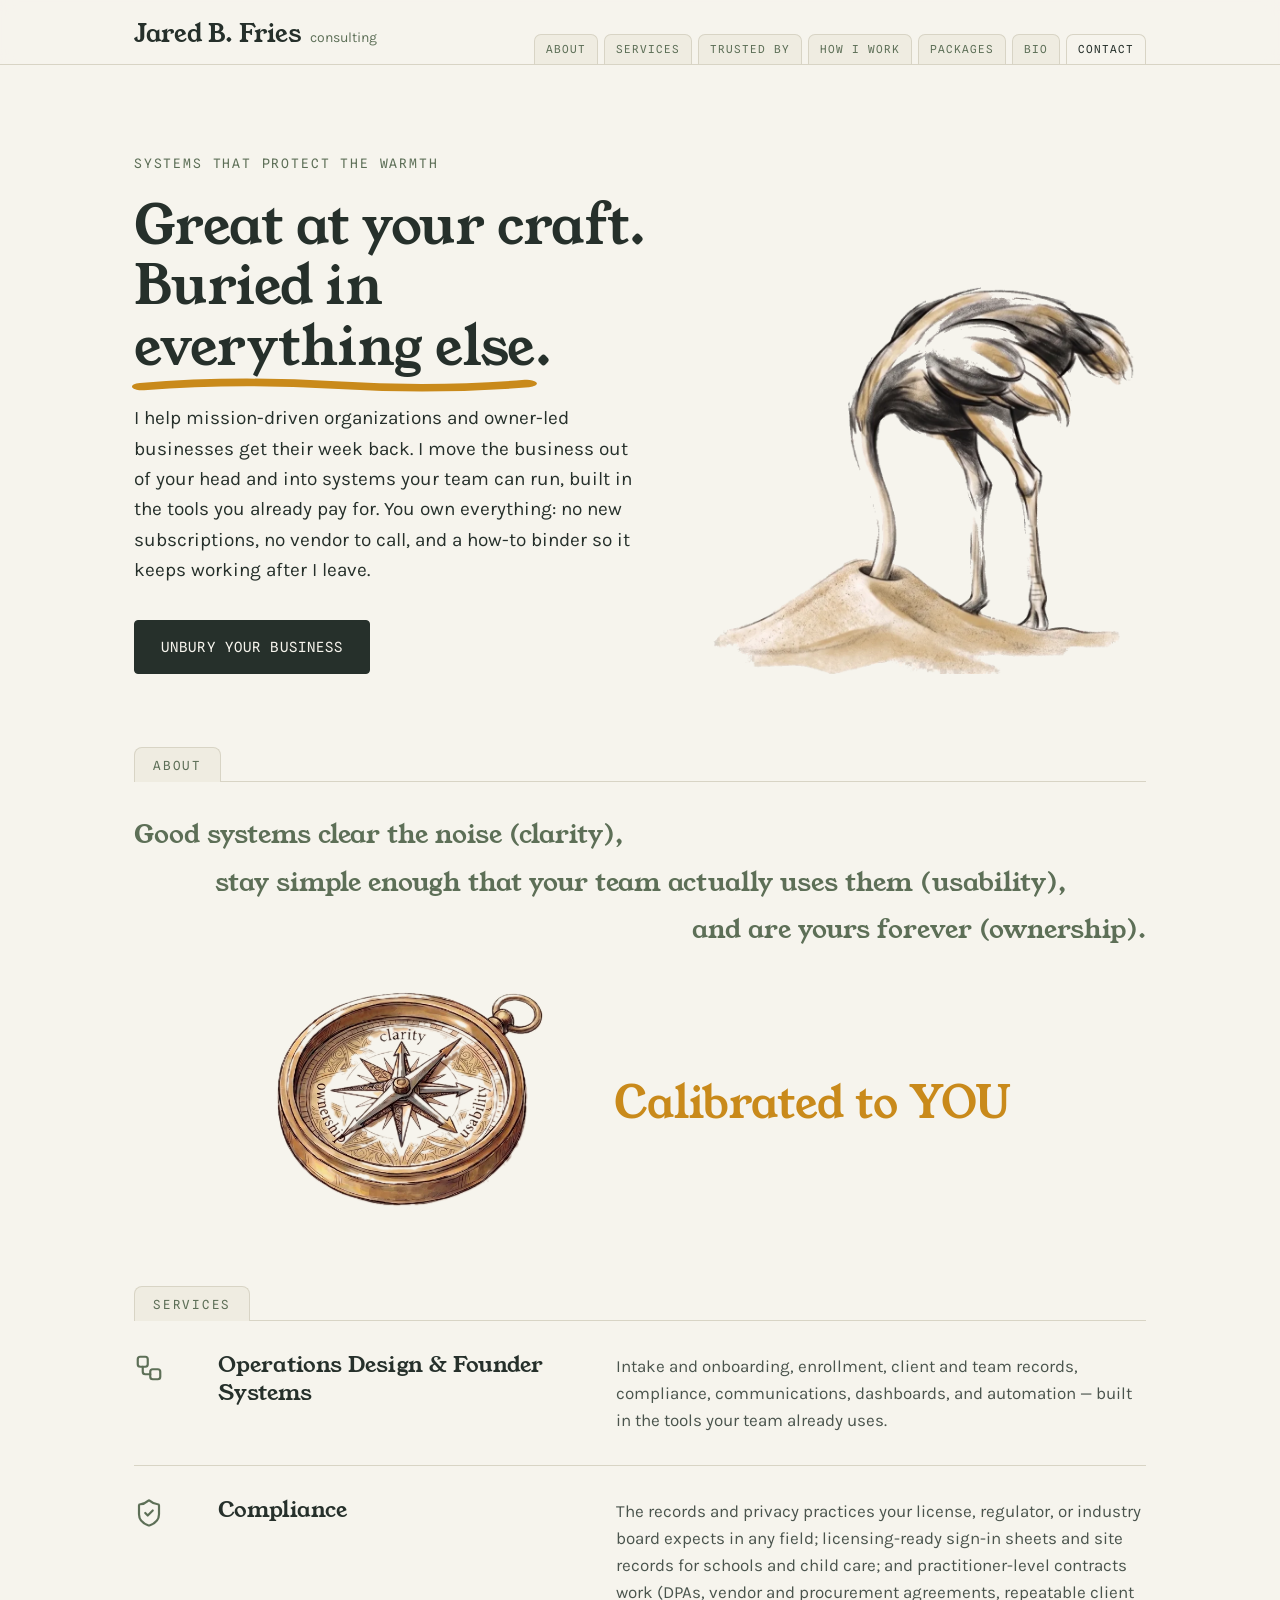
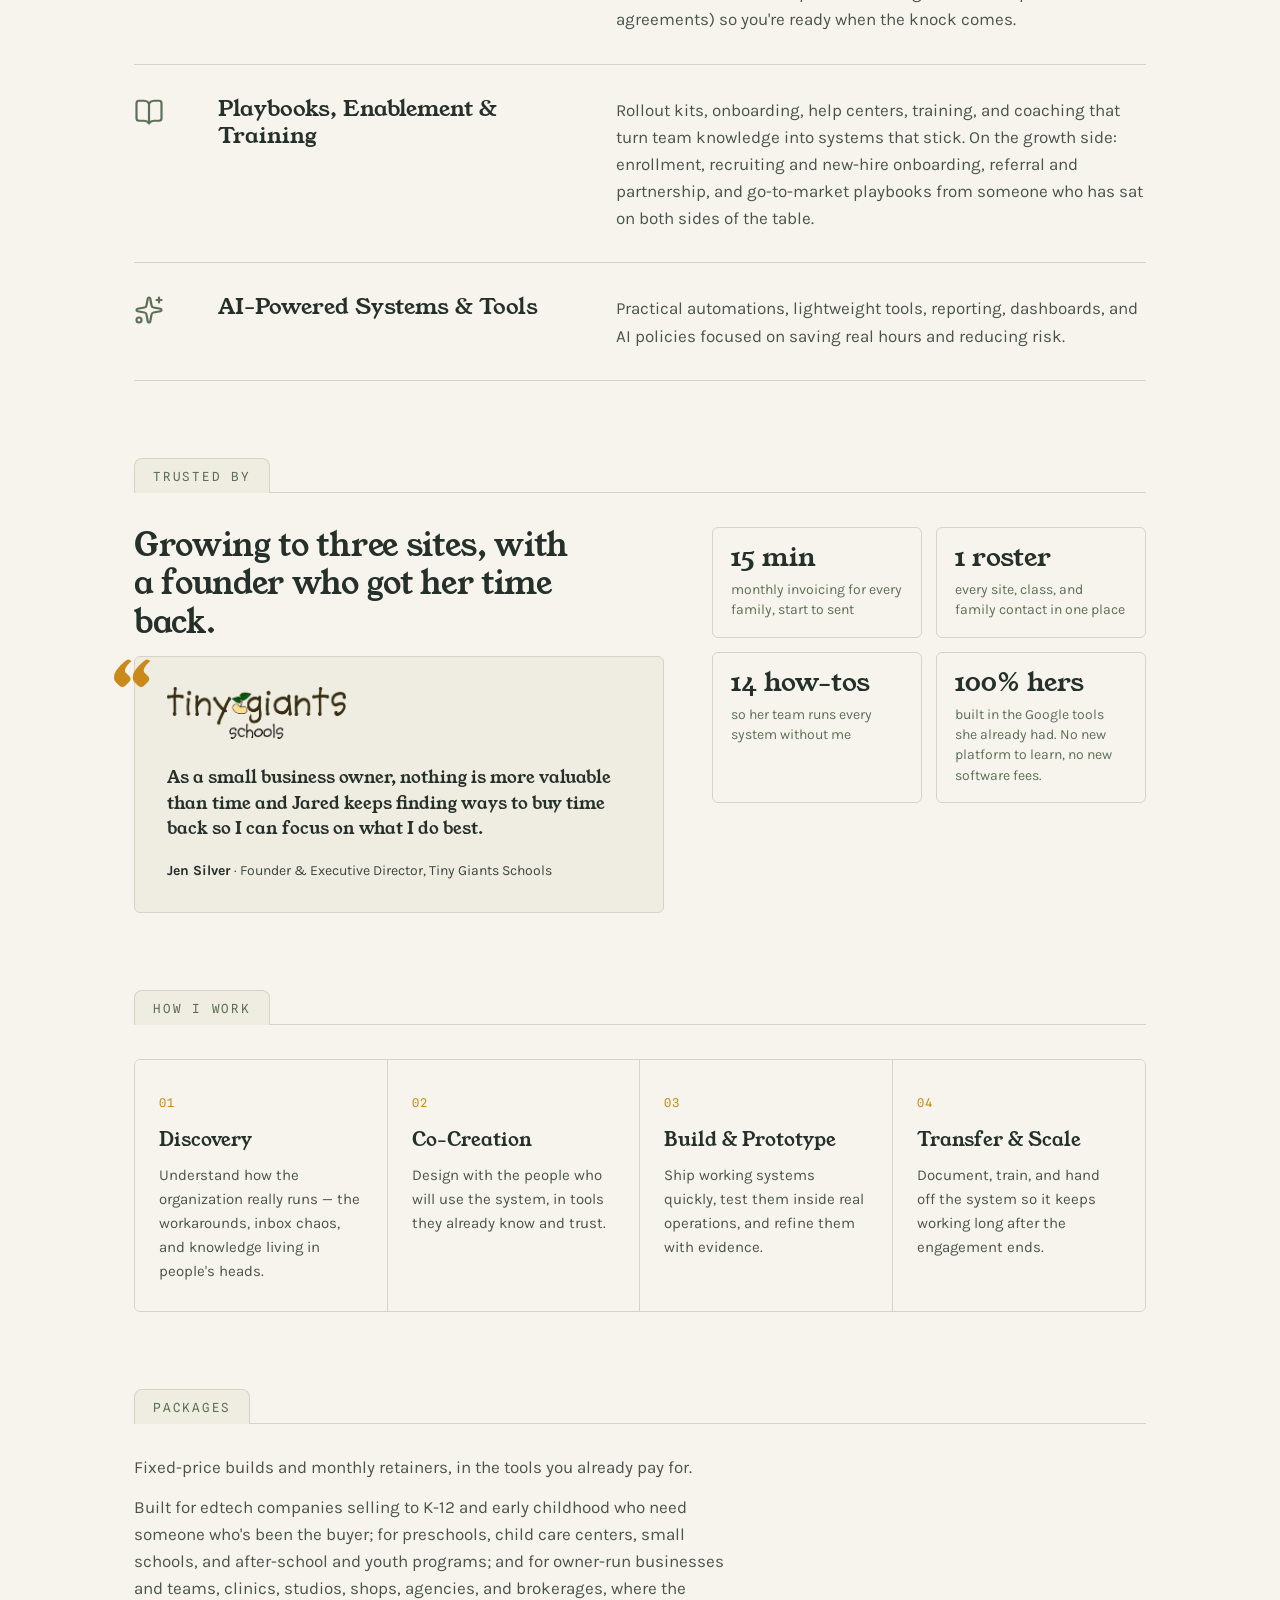
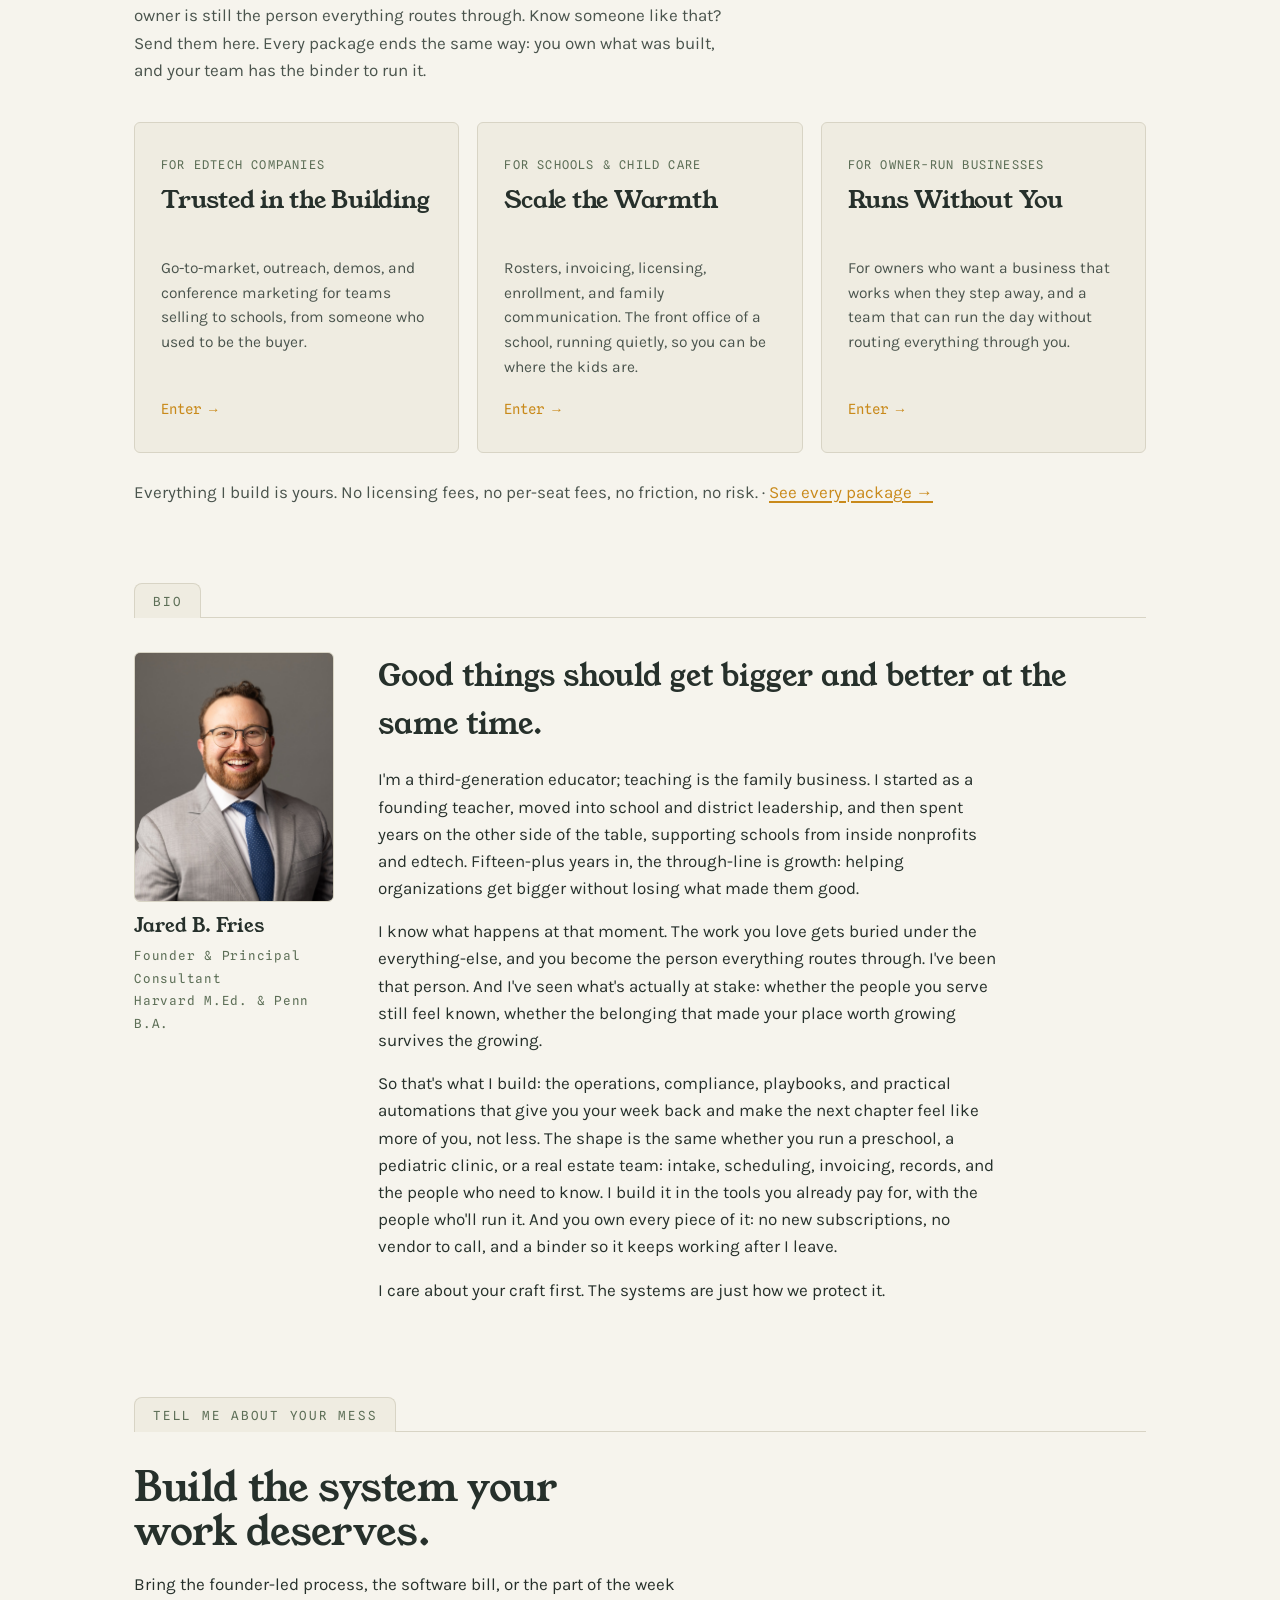
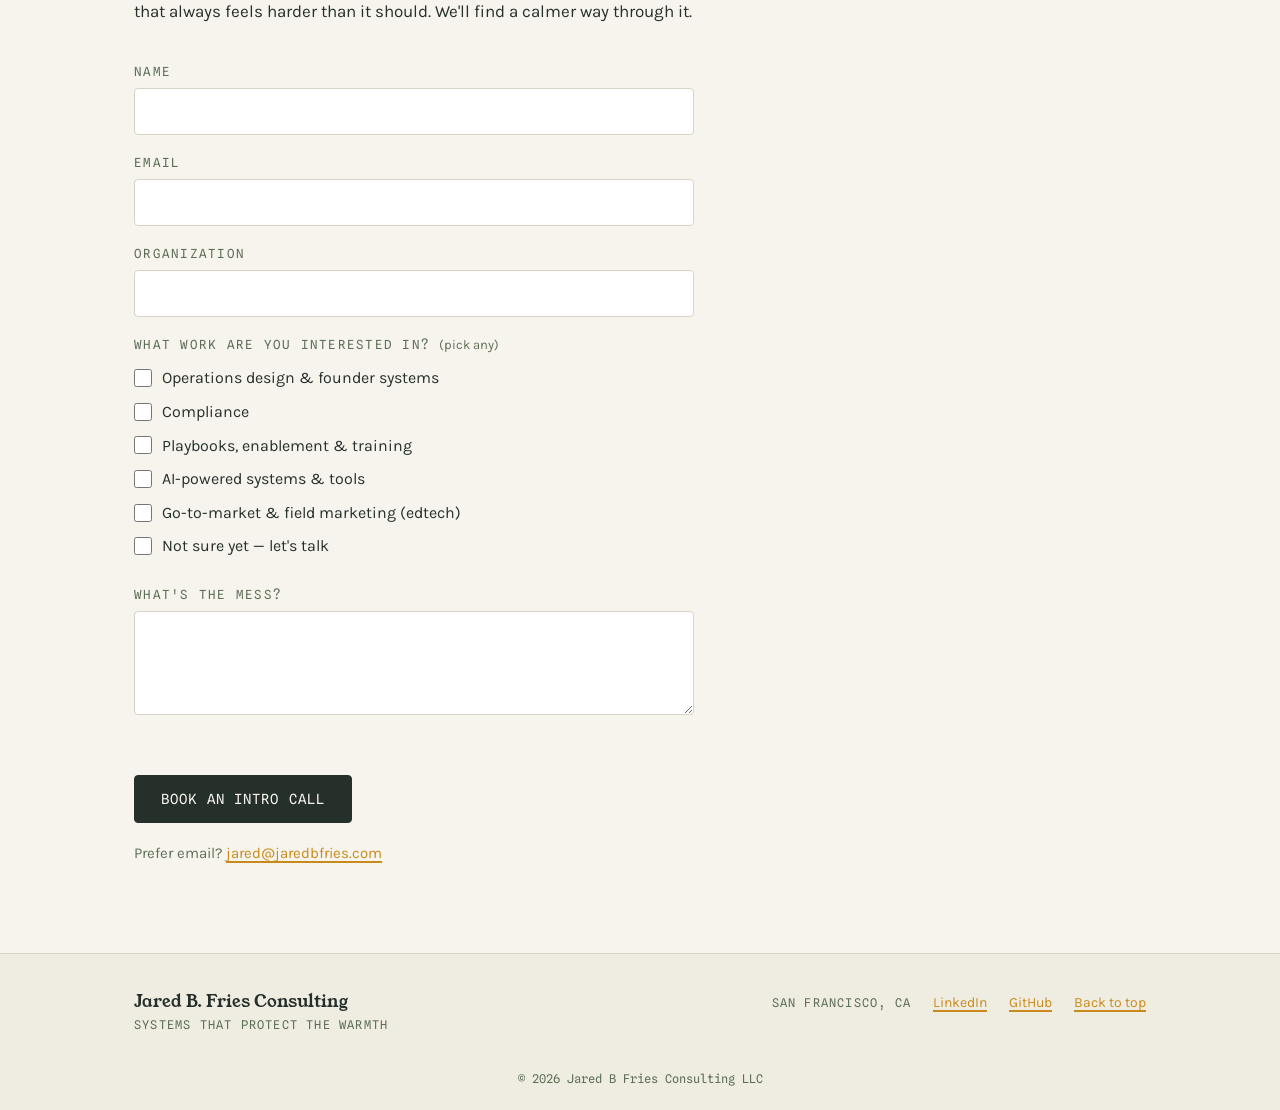
==== commit b5b6af7e: "Merge remote-tracking branch 'origin/main' into claude/complete-update-hgyyg5" ====
--- a/index.html
+++ b/index.html
@@ -4,9 +4,9 @@
 <meta charset="UTF-8">
 <meta name="viewport" content="width=device-width, initial-scale=1.0">
 <title>Systems that protect the warmth | Jared B. Fries Consulting</title>
-<meta name="description" content="Jared B. Fries helps mission-driven organizations and owner-led businesses replace founder-led processes and expensive software subscriptions with calm, practical systems that run quietly in the background.">
+<meta name="description" content="Jared B. Fries helps mission-driven organizations and owner-led businesses get their week back: founder-led processes replaced with systems the team can run, built in the tools they already pay for and owned outright.">
 <meta property="og:title" content="Systems that protect the warmth | Jared B. Fries Consulting">
-<meta property="og:description" content="Calm, practical operations systems for mission-driven organizations and owner-led businesses.">
+<meta property="og:description" content="Get your week back. Systems your team can run, built in the tools you already pay for. You own everything.">
 <meta property="og:type" content="website">
 <meta property="og:url" content="https://jaredbfries.com/">
 <meta property="og:site_name" content="Jared B. Fries Consulting">
@@ -49,7 +49,7 @@
       <div class="hero-text">
         <p class="kicker">Systems that protect the warmth</p>
         <h1>Great at your craft.<br>Buried in<br><span class="hl">everything else<svg viewBox="0 0 100 10" preserveAspectRatio="none" aria-hidden="true"><path d="M2 7 Q 25 2, 50 6 T 98 5"/></svg></span>.</h1>
-        <p class="lede">I'm Jared. I help mission-driven organizations and owner-led businesses replace founder-led processes and expensive software subscriptions with systems that run quietly in the background on tools you already own — so the day feels calm and you get back to the work you love.</p>
+        <p class="lede">I help mission-driven organizations and owner-led businesses get their week back. I move the business out of your head and into systems your team can run, built in the tools you already pay for. You own everything: no new subscriptions, no vendor to call, and a how-to binder so it keeps working after I&nbsp;leave.</p>
         <a class="cta" href="#contact">Unbury your business</a>
       </div>
       <div class="hero-art" aria-hidden="true">
@@ -150,7 +150,7 @@
     <section class="start band reveal" id="packages">
       <div class="tabrow"><span class="tab">Packages</span></div>
       <p class="band-sub">Fixed-price builds and monthly retainers, in the tools you already pay for.</p>
-      <p class="band-sub">Built for edtech companies selling to K-12 and early childhood who need someone who's been the buyer; for preschools, child care centers, small schools, and after-school and youth programs; and for owner-run businesses and teams, clinics, studios, shops, agencies, and brokerages, where the owner is still the person everything routes through. Know someone like that? Send them here.</p>
+      <p class="band-sub">Built for edtech companies selling to K-12 and early childhood who need someone who's been the buyer; for preschools, child care centers, small schools, and after-school and youth programs; and for owner-run businesses and teams, clinics, studios, shops, agencies, and brokerages, where the owner is still the person everything routes through. Know someone like that? Send them here. Every package ends the same way: you own what was built, and your team has the binder to run it.</p>
       <div class="door-grid three">
         <a class="door" href="/packages/edtech">
           <span class="eyebrow">For edtech companies</span>
@@ -185,11 +185,10 @@
         </div>
         <div>
           <h3>Good things should get bigger and better at the same time.</h3>
-          <p>I'm a third-generation educator; teaching is the family business. I started as a founding teacher, moved into school and district leadership, then spent years supporting schools from inside nonprofits and edtech, including Summit Learning, Along by Gradient Learning and the Chan Zuckerberg Initiative, and Closegap. Fifteen-plus years in, the through-line is growth: helping organizations get bigger without losing what made them good.</p>
+          <p>I'm a third-generation educator; teaching is the family business. I started as a founding teacher, moved into school and district leadership, and then spent years on the other side of the table, supporting schools from inside nonprofits and edtech. Fifteen-plus years in, the through-line is growth: helping organizations get bigger without losing what made them good.</p>
           <p>I know what happens at that moment. The work you love gets buried under the everything-else, and you become the person everything routes through. I've been that person. And I've seen what's actually at stake: whether the people you serve still feel known, whether the belonging that made your place worth growing survives the growing.</p>
-          <p>So that's what I build: the operations, compliance, playbooks, and practical automations that make the next chapter feel like more of you, not less. The shape is the same whether you run a preschool, a pediatric clinic, or a real estate team: intake, scheduling, invoicing, records, and the people who need to know. I build it in the tools you already pay for, with the people who'll run it, documented so it keeps working after I'm gone. That's the work I'm doing today with Tiny Giants here in San Francisco, with owners and founders who want a business that runs without them, and with edtech teams who need someone who's been the buyer.</p>
+          <p>So that's what I build: the operations, compliance, playbooks, and practical automations that give you your week back and make the next chapter feel like more of you, not less. The shape is the same whether you run a preschool, a pediatric clinic, or a real estate team: intake, scheduling, invoicing, records, and the people who need to know. I build it in the tools you already pay for, with the people who'll run it. And you own every piece of it: no new subscriptions, no vendor to call, and a binder so it keeps working after I leave.</p>
           <p>I care about your craft first. The systems are just how we protect it.</p>
-          <p class="grove">Summers, you'll find me at the Stern Grove Festival, helping keep live music free for everyone.</p>
         </div>
       </div>
     </section>
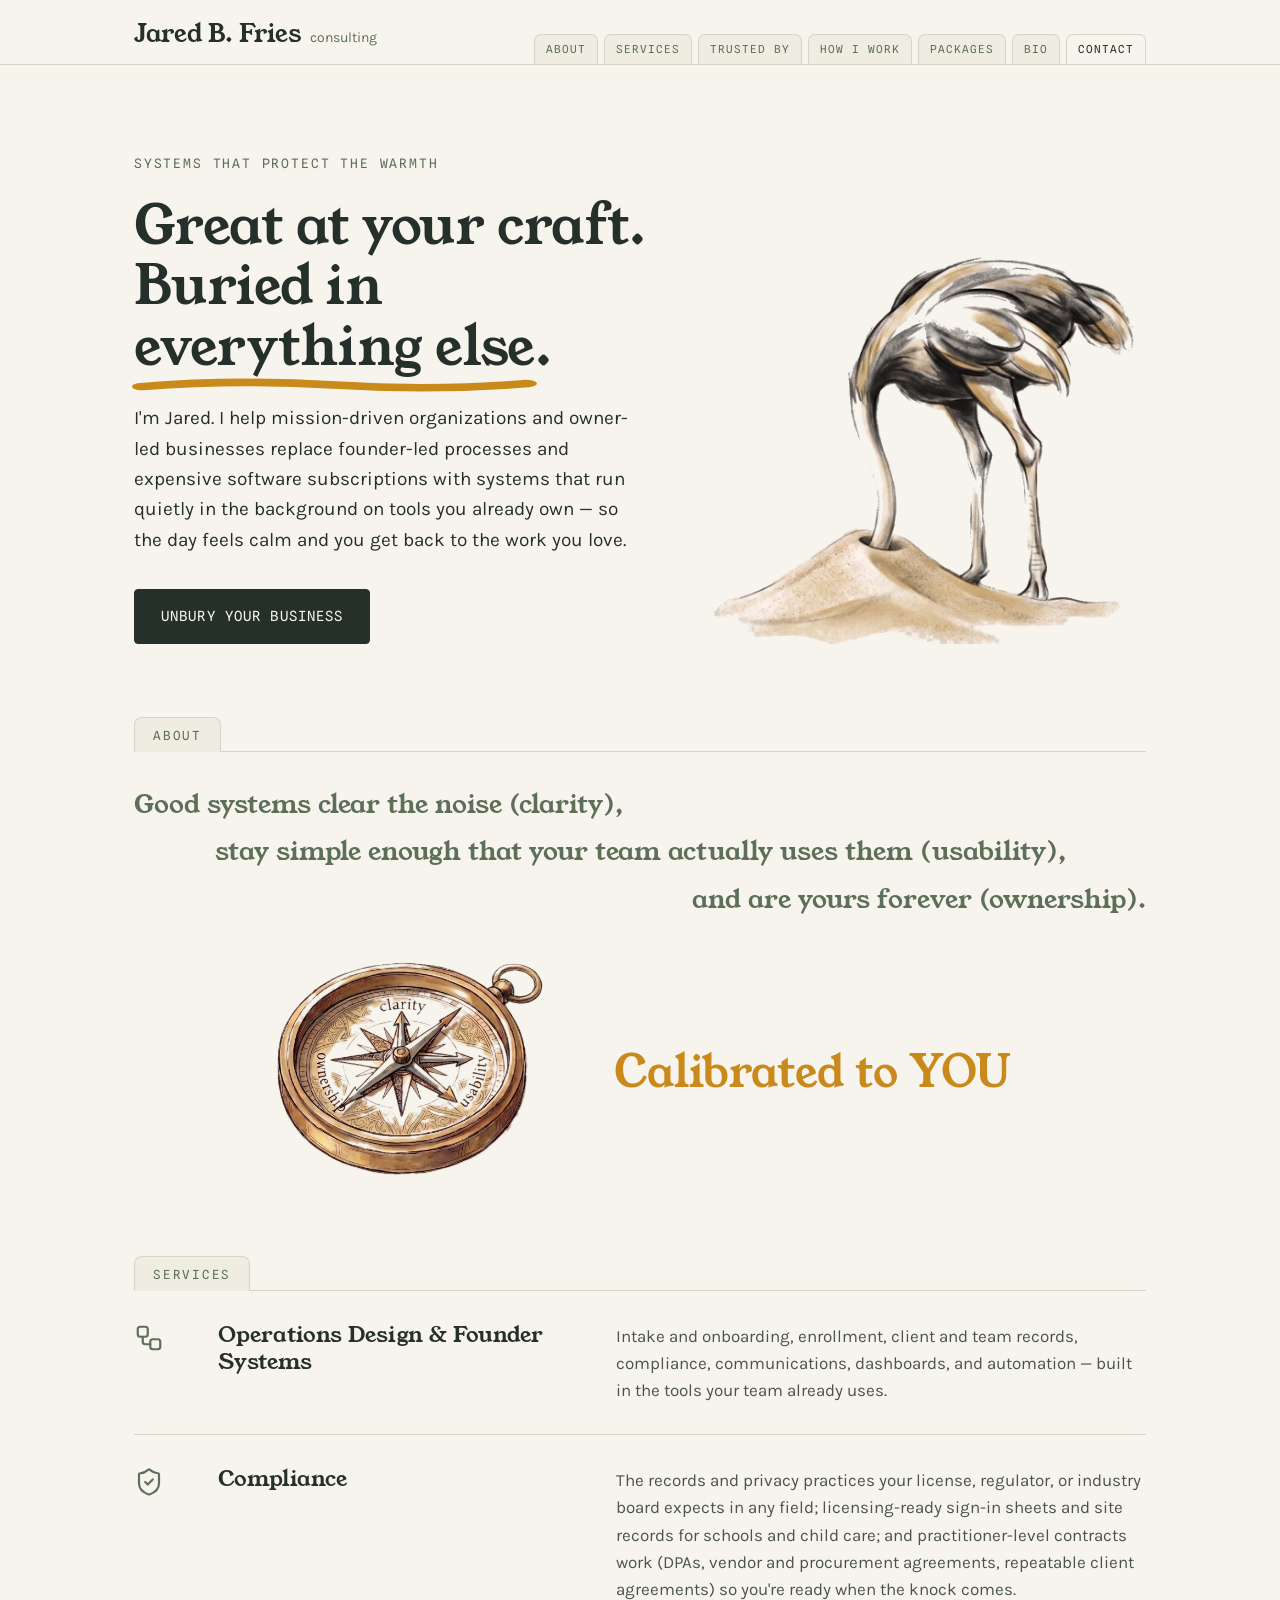
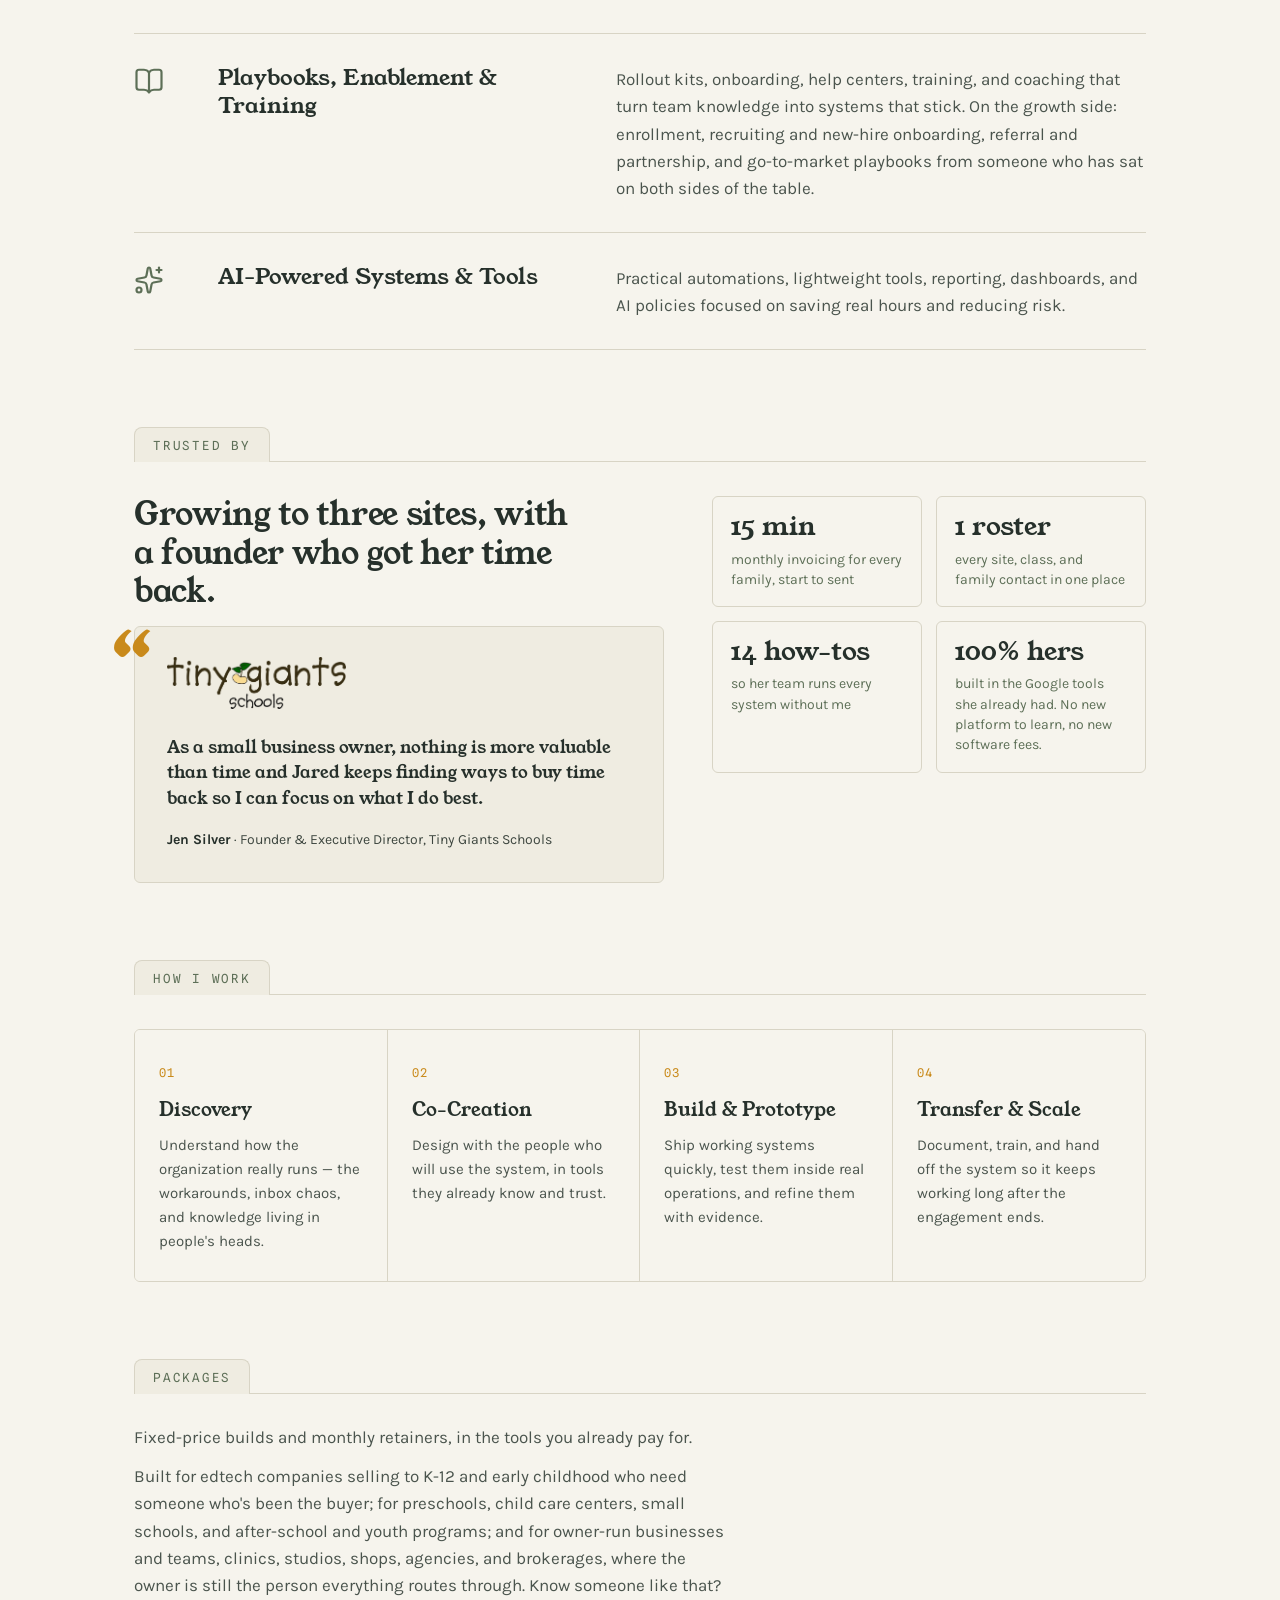
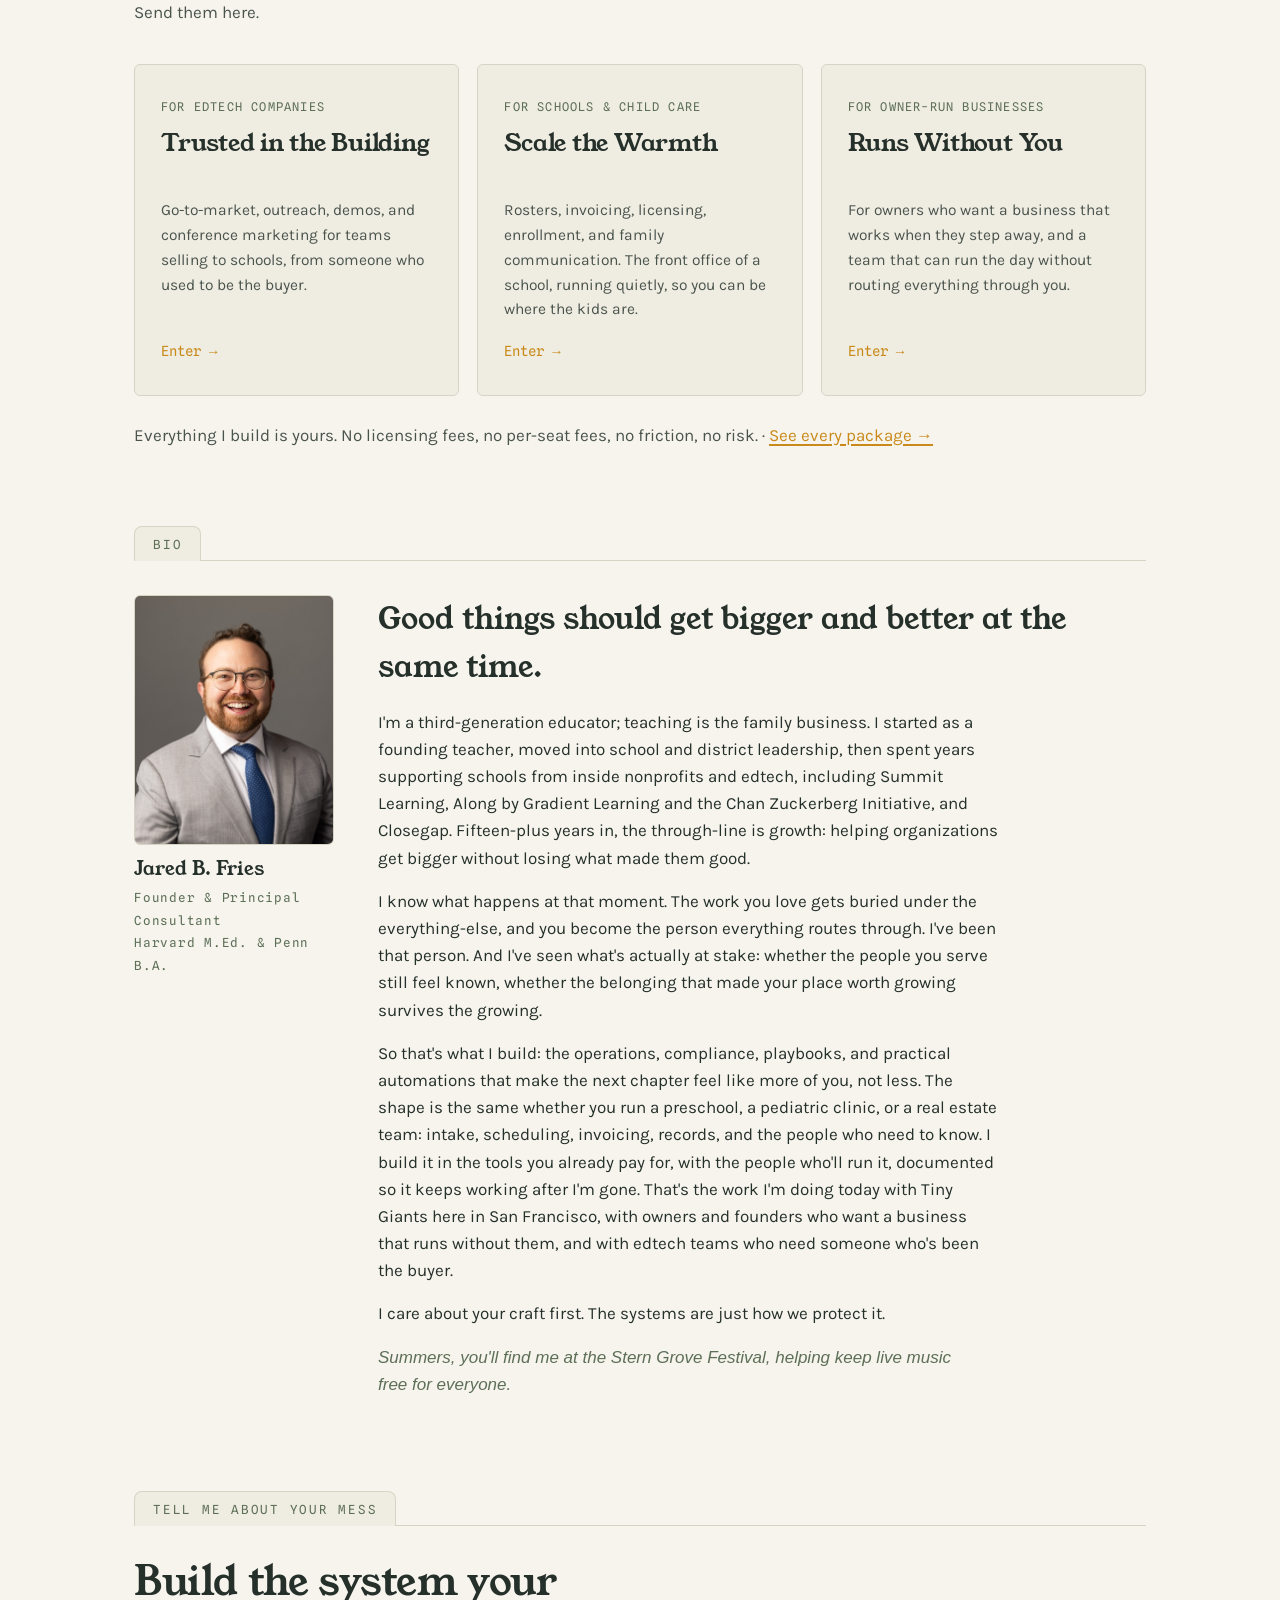
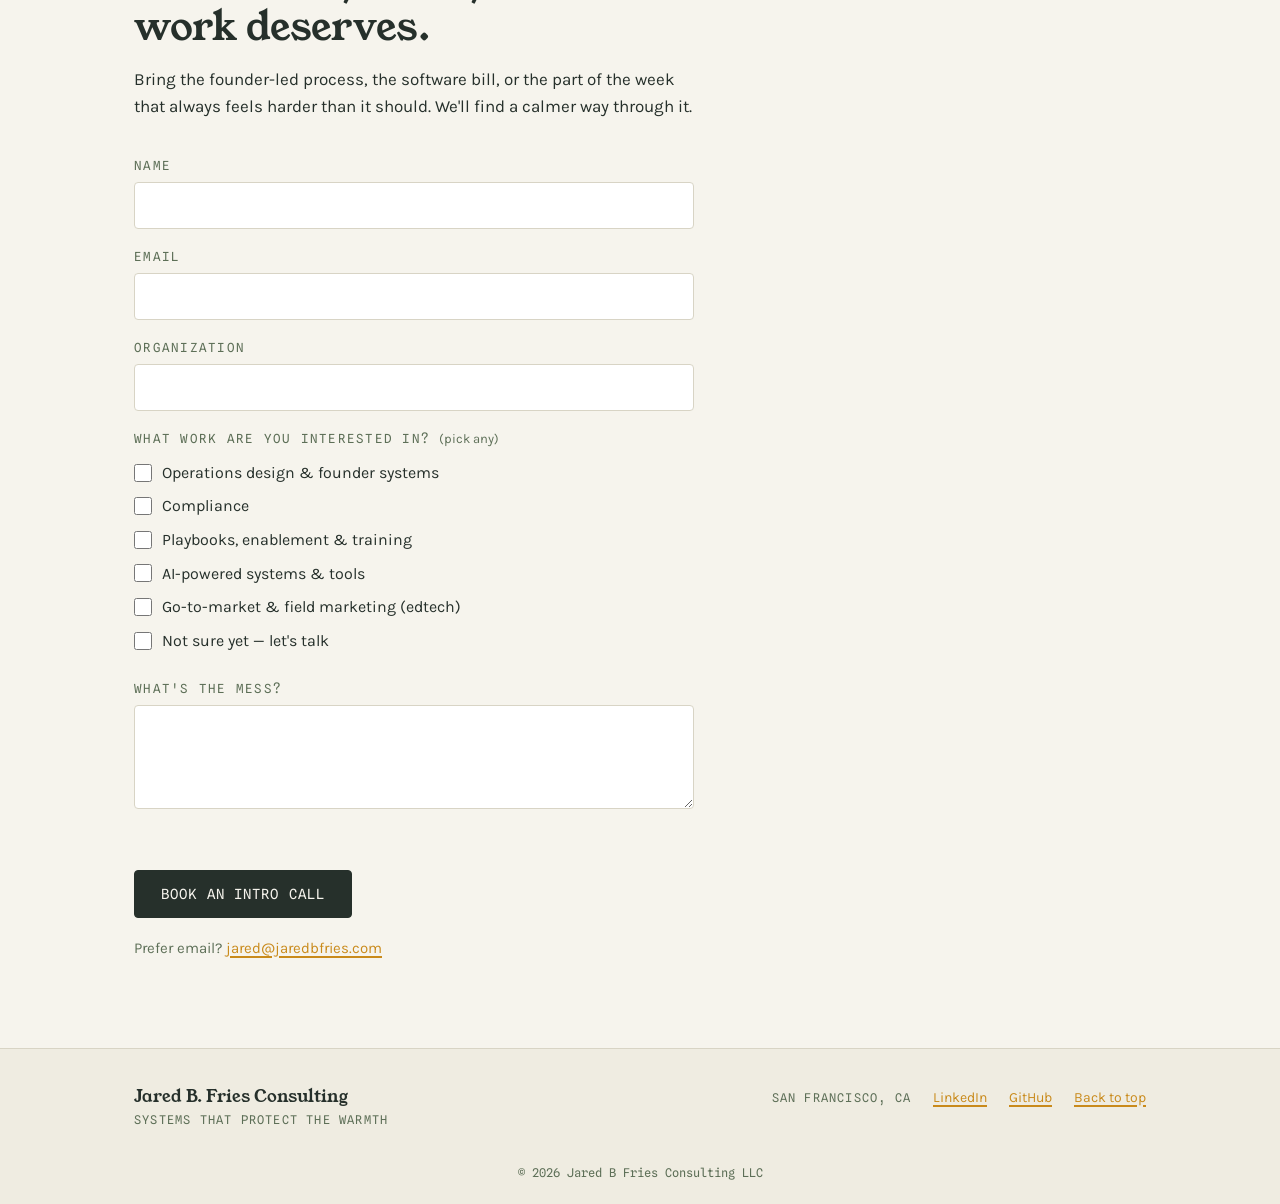
==== commit 0f0b1d64: "Merge remote-tracking branch 'origin/main' into claude/complete-update-hgyyg5-form" ====
--- a/index.html
+++ b/index.html
@@ -4,9 +4,9 @@
 <meta charset="UTF-8">
 <meta name="viewport" content="width=device-width, initial-scale=1.0">
 <title>Systems that protect the warmth | Jared B. Fries Consulting</title>
-<meta name="description" content="Jared B. Fries helps mission-driven organizations and owner-led businesses get their week back: founder-led processes replaced with systems the team can run, built in the tools they already pay for and owned outright.">
+<meta name="description" content="Jared B. Fries helps mission-driven organizations and owner-led businesses replace founder-led processes and expensive software subscriptions with calm, practical systems that run quietly in the background.">
 <meta property="og:title" content="Systems that protect the warmth | Jared B. Fries Consulting">
-<meta property="og:description" content="Get your week back. Systems your team can run, built in the tools you already pay for. You own everything.">
+<meta property="og:description" content="Calm, practical operations systems for mission-driven organizations and owner-led businesses.">
 <meta property="og:type" content="website">
 <meta property="og:url" content="https://jaredbfries.com/">
 <meta property="og:site_name" content="Jared B. Fries Consulting">
@@ -49,7 +49,7 @@
       <div class="hero-text">
         <p class="kicker">Systems that protect the warmth</p>
         <h1>Great at your craft.<br>Buried in<br><span class="hl">everything else<svg viewBox="0 0 100 10" preserveAspectRatio="none" aria-hidden="true"><path d="M2 7 Q 25 2, 50 6 T 98 5"/></svg></span>.</h1>
-        <p class="lede">I help mission-driven organizations and owner-led businesses get their week back. I move the business out of your head and into systems your team can run, built in the tools you already pay for. You own everything: no new subscriptions, no vendor to call, and a how-to binder so it keeps working after I&nbsp;leave.</p>
+        <p class="lede">I'm Jared. I help mission-driven organizations and owner-led businesses replace founder-led processes and expensive software subscriptions with systems that run quietly in the background on tools you already own — so the day feels calm and you get back to the work you love.</p>
         <a class="cta" href="#contact">Unbury your business</a>
       </div>
       <div class="hero-art" aria-hidden="true">
@@ -150,7 +150,7 @@
     <section class="start band reveal" id="packages">
       <div class="tabrow"><span class="tab">Packages</span></div>
       <p class="band-sub">Fixed-price builds and monthly retainers, in the tools you already pay for.</p>
-      <p class="band-sub">Built for edtech companies selling to K-12 and early childhood who need someone who's been the buyer; for preschools, child care centers, small schools, and after-school and youth programs; and for owner-run businesses and teams, clinics, studios, shops, agencies, and brokerages, where the owner is still the person everything routes through. Know someone like that? Send them here. Every package ends the same way: you own what was built, and your team has the binder to run it.</p>
+      <p class="band-sub">Built for edtech companies selling to K-12 and early childhood who need someone who's been the buyer; for preschools, child care centers, small schools, and after-school and youth programs; and for owner-run businesses and teams, clinics, studios, shops, agencies, and brokerages, where the owner is still the person everything routes through. Know someone like that? Send them here.</p>
       <div class="door-grid three">
         <a class="door" href="/packages/edtech">
           <span class="eyebrow">For edtech companies</span>
@@ -185,10 +185,11 @@
         </div>
         <div>
           <h3>Good things should get bigger and better at the same time.</h3>
-          <p>I'm a third-generation educator; teaching is the family business. I started as a founding teacher, moved into school and district leadership, and then spent years on the other side of the table, supporting schools from inside nonprofits and edtech. Fifteen-plus years in, the through-line is growth: helping organizations get bigger without losing what made them good.</p>
+          <p>I'm a third-generation educator; teaching is the family business. I started as a founding teacher, moved into school and district leadership, then spent years supporting schools from inside nonprofits and edtech, including Summit Learning, Along by Gradient Learning and the Chan Zuckerberg Initiative, and Closegap. Fifteen-plus years in, the through-line is growth: helping organizations get bigger without losing what made them good.</p>
           <p>I know what happens at that moment. The work you love gets buried under the everything-else, and you become the person everything routes through. I've been that person. And I've seen what's actually at stake: whether the people you serve still feel known, whether the belonging that made your place worth growing survives the growing.</p>
-          <p>So that's what I build: the operations, compliance, playbooks, and practical automations that give you your week back and make the next chapter feel like more of you, not less. The shape is the same whether you run a preschool, a pediatric clinic, or a real estate team: intake, scheduling, invoicing, records, and the people who need to know. I build it in the tools you already pay for, with the people who'll run it. And you own every piece of it: no new subscriptions, no vendor to call, and a binder so it keeps working after I leave.</p>
+          <p>So that's what I build: the operations, compliance, playbooks, and practical automations that make the next chapter feel like more of you, not less. The shape is the same whether you run a preschool, a pediatric clinic, or a real estate team: intake, scheduling, invoicing, records, and the people who need to know. I build it in the tools you already pay for, with the people who'll run it, documented so it keeps working after I'm gone. That's the work I'm doing today with Tiny Giants here in San Francisco, with owners and founders who want a business that runs without them, and with edtech teams who need someone who's been the buyer.</p>
           <p>I care about your craft first. The systems are just how we protect it.</p>
+          <p class="grove">Summers, you'll find me at the Stern Grove Festival, helping keep live music free for everyone.</p>
         </div>
       </div>
     </section>
@@ -198,9 +199,11 @@
       <h2>Build the system your work deserves.</h2>
       <p class="sub">Bring the founder-led process, the software bill, or the part of the week that always feels harder than it should. We'll find a calmer way through it.</p>
 
-      <!-- Form posts to Formspree (free tier). Create a form at formspree.io,
-           then replace YOUR_FORM_ID below with the ID they give you. -->
-      <form action="https://formspree.io/f/YOUR_FORM_ID" method="POST">
+      <!-- Form posts to a Google Apps Script web app that appends a row to the
+           "Website Leads" Google Sheet and emails Jared. Script source, setup steps,
+           and the cutover checklist live in notes/contact-form/README.md.
+           Replace APPS_SCRIPT_DEPLOYMENT_ID with the deployed web app URL (ends in /exec). -->
+      <form action="https://script.google.com/macros/s/APPS_SCRIPT_DEPLOYMENT_ID/exec" method="post">
         <div>
           <label for="name">Name</label>
           <input type="text" id="name" name="name" required autocomplete="name">
@@ -215,20 +218,32 @@
         </div>
         <fieldset class="checks" id="interest">
           <legend>What work are you interested in? <span class="hint">(pick any)</span></legend>
-          <label><input type="checkbox" name="interest" value="Operations design &amp; founder systems"> Operations design &amp; founder systems</label>
-          <label><input type="checkbox" name="interest" value="Compliance"> Compliance</label>
-          <label><input type="checkbox" name="interest" value="Playbooks, enablement &amp; training"> Playbooks, enablement &amp; training</label>
-          <label><input type="checkbox" name="interest" value="AI-powered systems &amp; tools"> AI-powered systems &amp; tools</label>
-          <label><input type="checkbox" name="interest" value="Go-to-market &amp; field marketing (edtech)"> Go-to-market &amp; field marketing (edtech)</label>
-          <label><input type="checkbox" name="interest" value="Not sure yet — let's talk"> Not sure yet — let's talk</label>
-          <input type="hidden" name="package" id="package" value="">
+          <label><input type="checkbox" name="interest" value="operations"> Operations design &amp; founder systems</label>
+          <label><input type="checkbox" name="interest" value="compliance"> Compliance</label>
+          <label><input type="checkbox" name="interest" value="playbooks"> Playbooks, enablement &amp; training</label>
+          <label><input type="checkbox" name="interest" value="ai-tools"> AI-powered systems &amp; tools</label>
+          <label><input type="checkbox" name="interest" value="edtech-gtm"> Go-to-market &amp; field marketing (edtech)</label>
+          <label><input type="checkbox" name="interest" value="not-sure"> Not sure yet — let's talk</label>
         </fieldset>
         <div>
           <label for="msg">What's the mess?</label>
           <textarea id="msg" name="message" rows="4"></textarea>
         </div>
+        <!-- honeypot: off-screen (not display:none), humans never see or fill it -->
+        <div style="position:absolute;left:-9999px" aria-hidden="true">
+          <label for="website">Website</label>
+          <input type="text" id="website" name="website" tabindex="-1" autocomplete="off" aria-hidden="true">
+        </div>
+        <input type="hidden" name="ts" id="ts" value="">
+        <input type="hidden" name="page" id="page" value="">
+        <input type="hidden" name="source" id="source" value="">
+        <input type="hidden" name="ua" id="ua" value="">
         <button class="cta" type="submit">Book an intro call</button>
+        <p class="altmail" id="form-error" role="alert" hidden></p>
       </form>
+      <div id="form-thanks" hidden>
+        <p class="sub"><b>Got it — thank you.</b> I read every message myself and I'll reply within a business day. If it's urgent, email me at <a href="mailto:jared@jaredbfries.com">jared@jaredbfries.com</a>.</p>
+      </div>
       <p class="altmail">Prefer email? <a href="mailto:jared@jaredbfries.com">jared@jaredbfries.com</a></p>
     </section>
 
@@ -265,13 +280,16 @@
   document.querySelectorAll('section[id]').forEach(s=>tabIO.observe(s));
 
 
-  // deep links: record which package the visitor came from (hidden field), then scroll to the hash target.
+  // deep links: record which package the visitor came from (hidden "source" field), pre-check a matching
+  // interest box if there is one, then scroll to the hash target.
   // Tries a smooth scroll; if the browser cancels it (some environments do), jumps instantly.
   function goHash(){
     const m=(location.search+location.hash).match(/[?&]interest=([\w-]+)/);
     if(m){
-      const pkg=document.getElementById('package');
-      if(pkg) pkg.value=m[1];
+      const src=document.getElementById('source');
+      if(src) src.value=m[1];
+      const box=document.querySelector('#interest input[type=checkbox][value="'+m[1]+'"]');
+      if(box) box.checked=true;
     }
     const id=(location.hash.match(/^#([\w-]+)/)||[])[1];
     if(!id) return;
@@ -287,6 +305,38 @@
   addEventListener('load',()=>setTimeout(goHash,120));
   addEventListener('hashchange',goHash);
 
+  // contact form: fetch POST to the Apps Script web app, inline thank-you state.
+  // Without JS the form still posts natively and lands on the script's {"ok":true} page.
+  const form=document.querySelector('#contact form');
+  if(form){
+    const btn=form.querySelector('[type="submit"]');
+    const errEl=document.getElementById('form-error');
+    const thanks=document.getElementById('form-thanks');
+    document.getElementById('ts').value=Date.now();
+    document.getElementById('page').value=location.pathname;
+    document.getElementById('ua').value=navigator.userAgent;
+    const showSuccess=()=>{form.style.display='none';thanks.hidden=false;thanks.scrollIntoView({behavior:'smooth',block:'center'})};
+    const showError=msg=>{errEl.textContent=msg;errEl.hidden=false};
+    form.addEventListener('submit',async ev=>{
+      ev.preventDefault();
+      errEl.hidden=true;
+      btn.disabled=true;
+      const original=btn.textContent;
+      btn.textContent='Sending…';
+      try{
+        const res=await fetch(form.action,{method:'POST',body:new FormData(form)});
+        let ok=true;
+        try{ok=(await res.json()).ok!==false}catch(_){/* opaque response: treat as sent */}
+        if(!ok) throw new Error('script rejected');
+        showSuccess();
+      }catch(err){
+        btn.disabled=false;
+        btn.textContent=original;
+        showError('Something went wrong. Email me at jared@jaredbfries.com and I\'ll reply today.');
+      }
+    });
+  }
+
   // mobile menu
   const menuBtn=document.querySelector('.menu-btn'),siteNav=document.getElementById('sitenav');
   if(menuBtn&&siteNav){
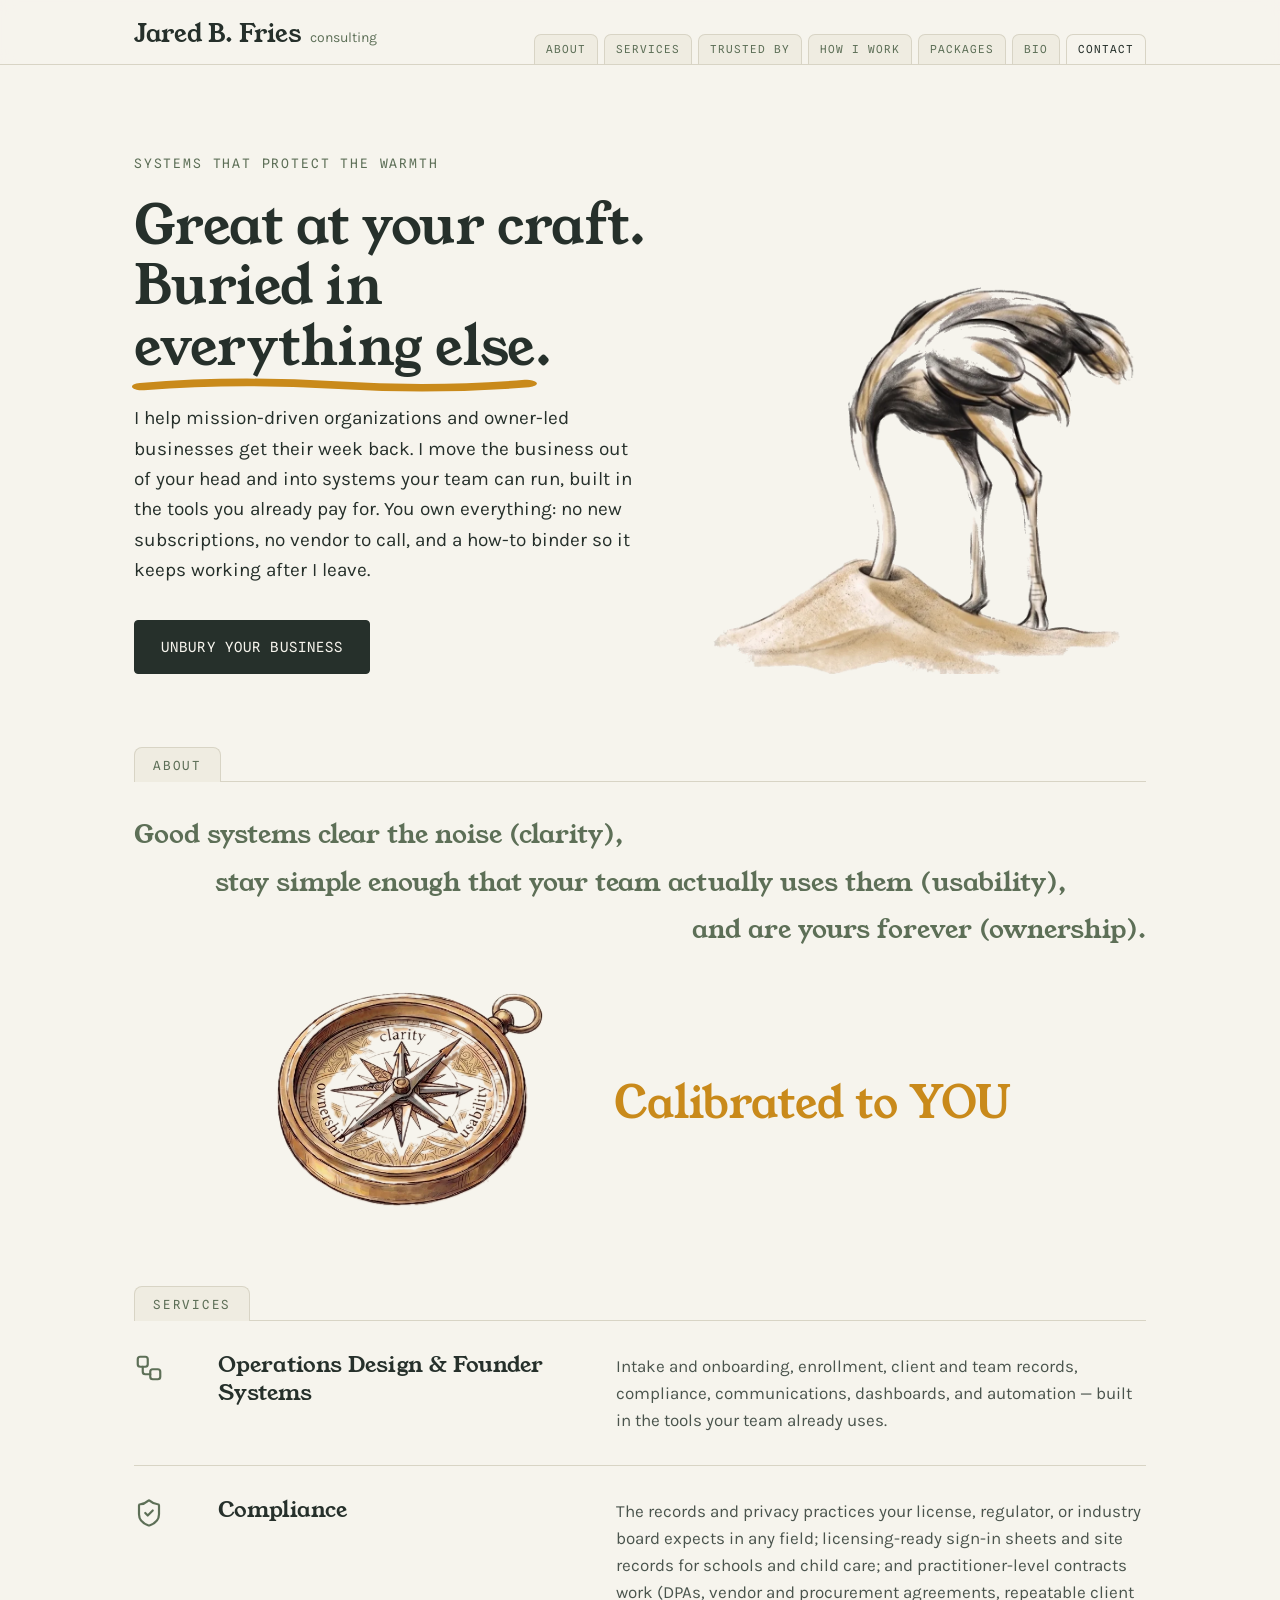
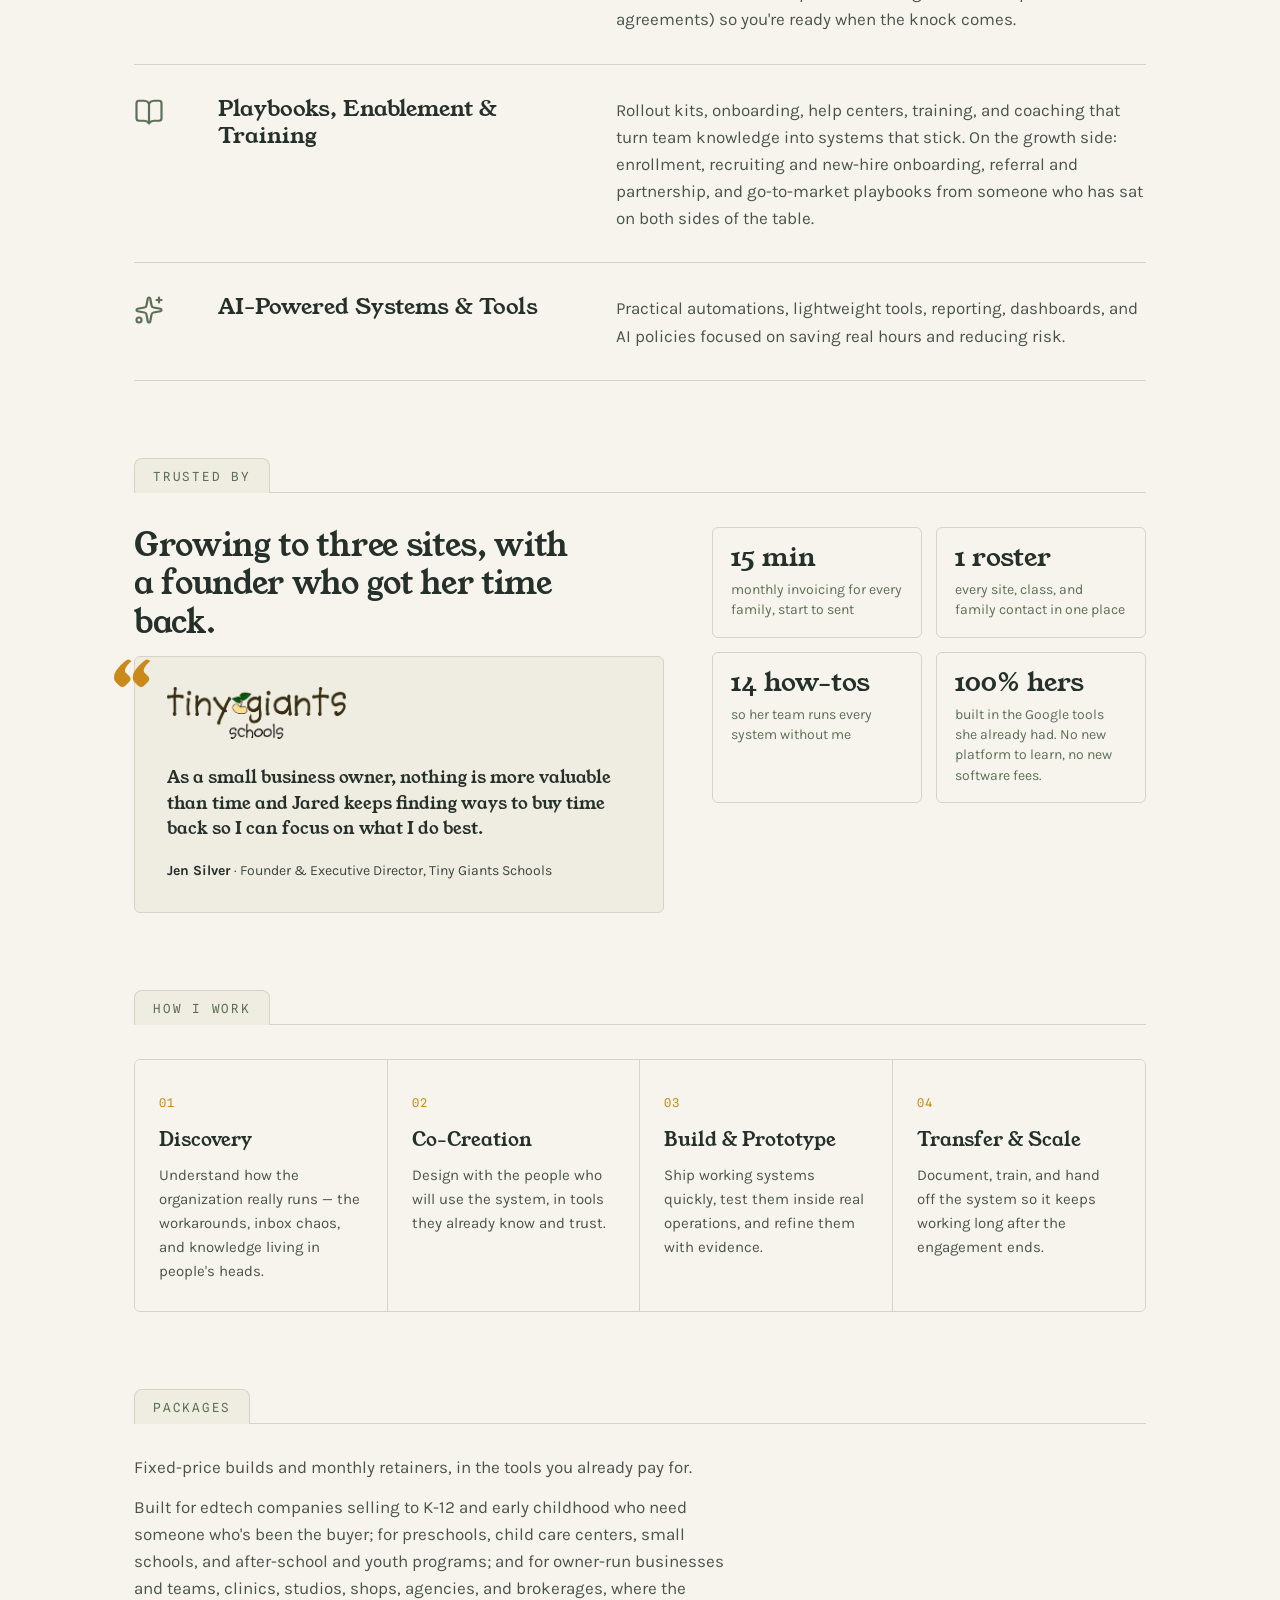
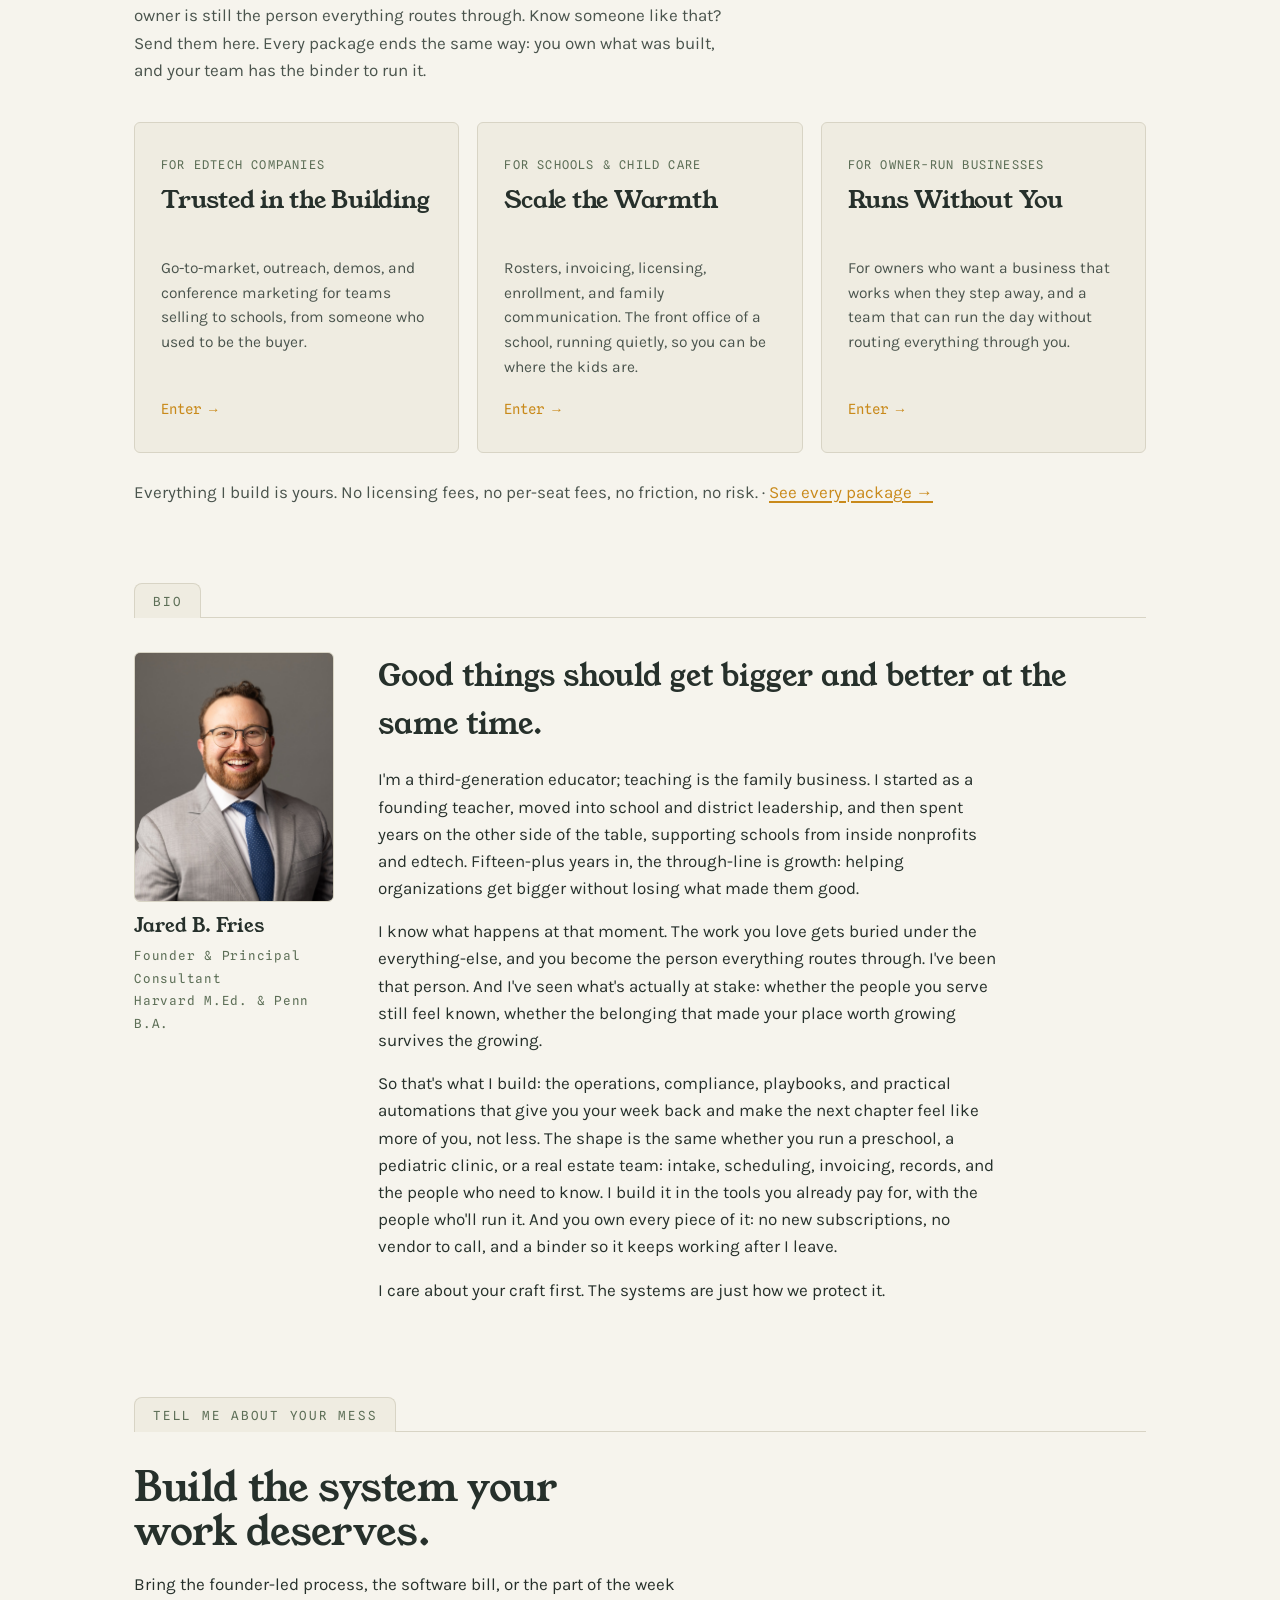
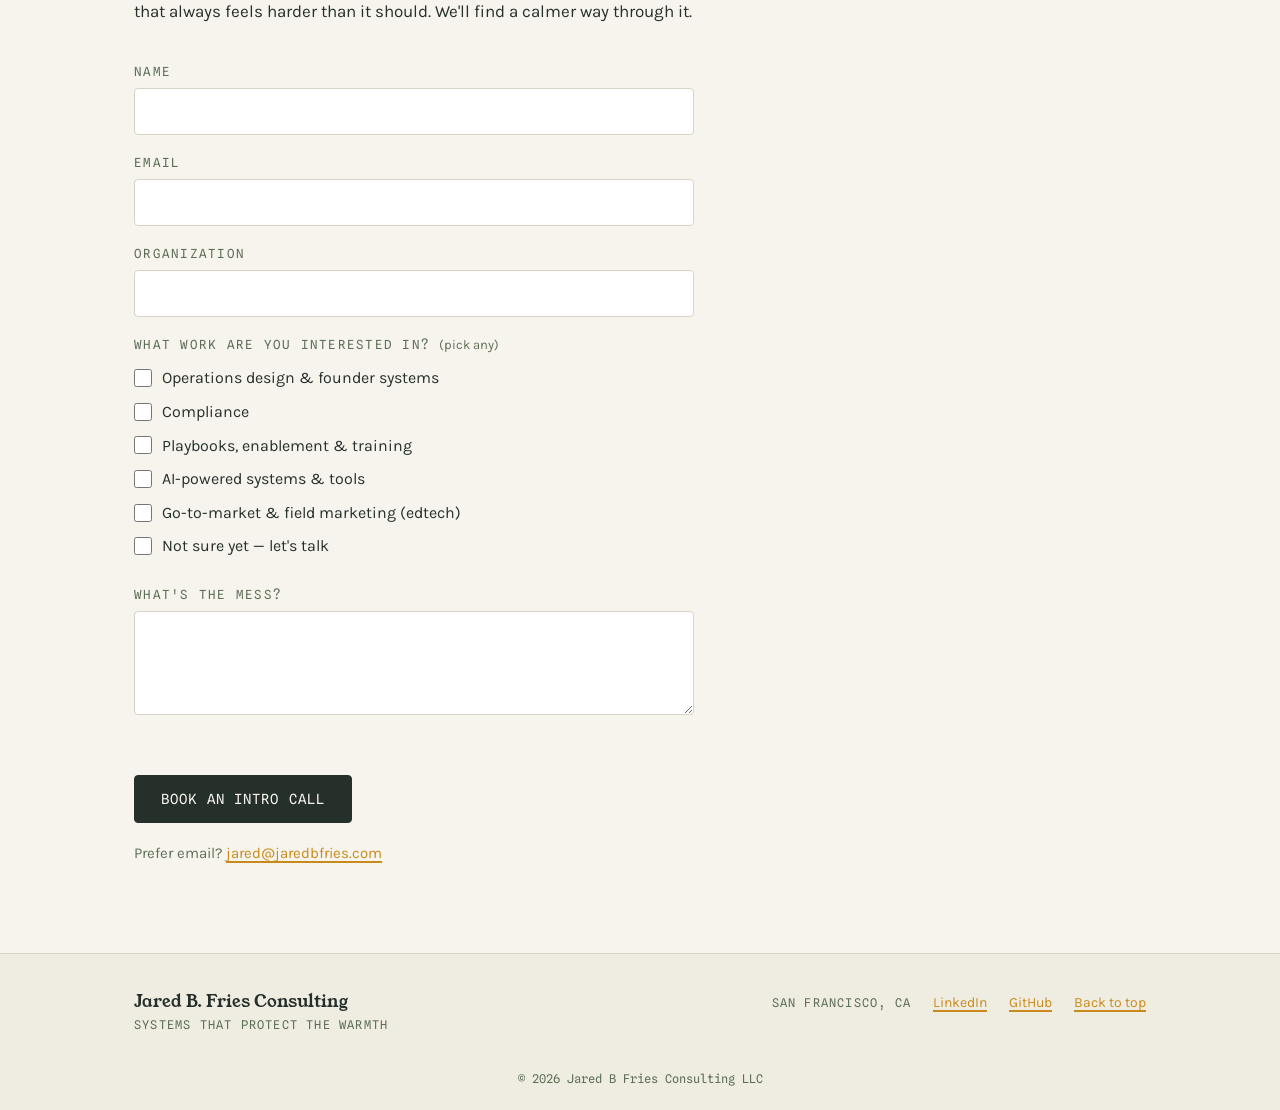
==== commit bf03837b: "Merge b5b6af7e6176cadea87185bfd344013200f7845e into 5cc60e6e3d7cc7c00008acd69d25986731638794" ====
--- a/index.html
+++ b/index.html
@@ -4,9 +4,9 @@
 <meta charset="UTF-8">
 <meta name="viewport" content="width=device-width, initial-scale=1.0">
 <title>Systems that protect the warmth | Jared B. Fries Consulting</title>
-<meta name="description" content="Jared B. Fries helps mission-driven organizations and owner-led businesses replace founder-led processes and expensive software subscriptions with calm, practical systems that run quietly in the background.">
+<meta name="description" content="Jared B. Fries helps mission-driven organizations and owner-led businesses get their week back: founder-led processes replaced with systems the team can run, built in the tools they already pay for and owned outright.">
 <meta property="og:title" content="Systems that protect the warmth | Jared B. Fries Consulting">
-<meta property="og:description" content="Calm, practical operations systems for mission-driven organizations and owner-led businesses.">
+<meta property="og:description" content="Get your week back. Systems your team can run, built in the tools you already pay for. You own everything.">
 <meta property="og:type" content="website">
 <meta property="og:url" content="https://jaredbfries.com/">
 <meta property="og:site_name" content="Jared B. Fries Consulting">
@@ -49,7 +49,7 @@
       <div class="hero-text">
         <p class="kicker">Systems that protect the warmth</p>
         <h1>Great at your craft.<br>Buried in<br><span class="hl">everything else<svg viewBox="0 0 100 10" preserveAspectRatio="none" aria-hidden="true"><path d="M2 7 Q 25 2, 50 6 T 98 5"/></svg></span>.</h1>
-        <p class="lede">I'm Jared. I help mission-driven organizations and owner-led businesses replace founder-led processes and expensive software subscriptions with systems that run quietly in the background on tools you already own — so the day feels calm and you get back to the work you love.</p>
+        <p class="lede">I help mission-driven organizations and owner-led businesses get their week back. I move the business out of your head and into systems your team can run, built in the tools you already pay for. You own everything: no new subscriptions, no vendor to call, and a how-to binder so it keeps working after I&nbsp;leave.</p>
         <a class="cta" href="#contact">Unbury your business</a>
       </div>
       <div class="hero-art" aria-hidden="true">
@@ -150,7 +150,7 @@
     <section class="start band reveal" id="packages">
       <div class="tabrow"><span class="tab">Packages</span></div>
       <p class="band-sub">Fixed-price builds and monthly retainers, in the tools you already pay for.</p>
-      <p class="band-sub">Built for edtech companies selling to K-12 and early childhood who need someone who's been the buyer; for preschools, child care centers, small schools, and after-school and youth programs; and for owner-run businesses and teams, clinics, studios, shops, agencies, and brokerages, where the owner is still the person everything routes through. Know someone like that? Send them here.</p>
+      <p class="band-sub">Built for edtech companies selling to K-12 and early childhood who need someone who's been the buyer; for preschools, child care centers, small schools, and after-school and youth programs; and for owner-run businesses and teams, clinics, studios, shops, agencies, and brokerages, where the owner is still the person everything routes through. Know someone like that? Send them here. Every package ends the same way: you own what was built, and your team has the binder to run it.</p>
       <div class="door-grid three">
         <a class="door" href="/packages/edtech">
           <span class="eyebrow">For edtech companies</span>
@@ -185,11 +185,10 @@
         </div>
         <div>
           <h3>Good things should get bigger and better at the same time.</h3>
-          <p>I'm a third-generation educator; teaching is the family business. I started as a founding teacher, moved into school and district leadership, then spent years supporting schools from inside nonprofits and edtech, including Summit Learning, Along by Gradient Learning and the Chan Zuckerberg Initiative, and Closegap. Fifteen-plus years in, the through-line is growth: helping organizations get bigger without losing what made them good.</p>
+          <p>I'm a third-generation educator; teaching is the family business. I started as a founding teacher, moved into school and district leadership, and then spent years on the other side of the table, supporting schools from inside nonprofits and edtech. Fifteen-plus years in, the through-line is growth: helping organizations get bigger without losing what made them good.</p>
           <p>I know what happens at that moment. The work you love gets buried under the everything-else, and you become the person everything routes through. I've been that person. And I've seen what's actually at stake: whether the people you serve still feel known, whether the belonging that made your place worth growing survives the growing.</p>
-          <p>So that's what I build: the operations, compliance, playbooks, and practical automations that make the next chapter feel like more of you, not less. The shape is the same whether you run a preschool, a pediatric clinic, or a real estate team: intake, scheduling, invoicing, records, and the people who need to know. I build it in the tools you already pay for, with the people who'll run it, documented so it keeps working after I'm gone. That's the work I'm doing today with Tiny Giants here in San Francisco, with owners and founders who want a business that runs without them, and with edtech teams who need someone who's been the buyer.</p>
+          <p>So that's what I build: the operations, compliance, playbooks, and practical automations that give you your week back and make the next chapter feel like more of you, not less. The shape is the same whether you run a preschool, a pediatric clinic, or a real estate team: intake, scheduling, invoicing, records, and the people who need to know. I build it in the tools you already pay for, with the people who'll run it. And you own every piece of it: no new subscriptions, no vendor to call, and a binder so it keeps working after I leave.</p>
           <p>I care about your craft first. The systems are just how we protect it.</p>
-          <p class="grove">Summers, you'll find me at the Stern Grove Festival, helping keep live music free for everyone.</p>
         </div>
       </div>
     </section>
@@ -199,11 +198,9 @@
       <h2>Build the system your work deserves.</h2>
       <p class="sub">Bring the founder-led process, the software bill, or the part of the week that always feels harder than it should. We'll find a calmer way through it.</p>
 
-      <!-- Form posts to a Google Apps Script web app that appends a row to the
-           "Website Leads" Google Sheet and emails Jared. Script source, setup steps,
-           and the cutover checklist live in notes/contact-form/README.md.
-           Replace APPS_SCRIPT_DEPLOYMENT_ID with the deployed web app URL (ends in /exec). -->
-      <form action="https://script.google.com/macros/s/APPS_SCRIPT_DEPLOYMENT_ID/exec" method="post">
+      <!-- Form posts to Formspree (free tier). Create a form at formspree.io,
+           then replace YOUR_FORM_ID below with the ID they give you. -->
+      <form action="https://formspree.io/f/YOUR_FORM_ID" method="POST">
         <div>
           <label for="name">Name</label>
           <input type="text" id="name" name="name" required autocomplete="name">
@@ -218,32 +215,20 @@
         </div>
         <fieldset class="checks" id="interest">
           <legend>What work are you interested in? <span class="hint">(pick any)</span></legend>
-          <label><input type="checkbox" name="interest" value="operations"> Operations design &amp; founder systems</label>
-          <label><input type="checkbox" name="interest" value="compliance"> Compliance</label>
-          <label><input type="checkbox" name="interest" value="playbooks"> Playbooks, enablement &amp; training</label>
-          <label><input type="checkbox" name="interest" value="ai-tools"> AI-powered systems &amp; tools</label>
-          <label><input type="checkbox" name="interest" value="edtech-gtm"> Go-to-market &amp; field marketing (edtech)</label>
-          <label><input type="checkbox" name="interest" value="not-sure"> Not sure yet — let's talk</label>
+          <label><input type="checkbox" name="interest" value="Operations design &amp; founder systems"> Operations design &amp; founder systems</label>
+          <label><input type="checkbox" name="interest" value="Compliance"> Compliance</label>
+          <label><input type="checkbox" name="interest" value="Playbooks, enablement &amp; training"> Playbooks, enablement &amp; training</label>
+          <label><input type="checkbox" name="interest" value="AI-powered systems &amp; tools"> AI-powered systems &amp; tools</label>
+          <label><input type="checkbox" name="interest" value="Go-to-market &amp; field marketing (edtech)"> Go-to-market &amp; field marketing (edtech)</label>
+          <label><input type="checkbox" name="interest" value="Not sure yet — let's talk"> Not sure yet — let's talk</label>
+          <input type="hidden" name="package" id="package" value="">
         </fieldset>
         <div>
           <label for="msg">What's the mess?</label>
           <textarea id="msg" name="message" rows="4"></textarea>
         </div>
-        <!-- honeypot: off-screen (not display:none), humans never see or fill it -->
-        <div style="position:absolute;left:-9999px" aria-hidden="true">
-          <label for="website">Website</label>
-          <input type="text" id="website" name="website" tabindex="-1" autocomplete="off" aria-hidden="true">
-        </div>
-        <input type="hidden" name="ts" id="ts" value="">
-        <input type="hidden" name="page" id="page" value="">
-        <input type="hidden" name="source" id="source" value="">
-        <input type="hidden" name="ua" id="ua" value="">
         <button class="cta" type="submit">Book an intro call</button>
-        <p class="altmail" id="form-error" role="alert" hidden></p>
       </form>
-      <div id="form-thanks" hidden>
-        <p class="sub"><b>Got it — thank you.</b> I read every message myself and I'll reply within a business day. If it's urgent, email me at <a href="mailto:jared@jaredbfries.com">jared@jaredbfries.com</a>.</p>
-      </div>
       <p class="altmail">Prefer email? <a href="mailto:jared@jaredbfries.com">jared@jaredbfries.com</a></p>
     </section>
 
@@ -280,16 +265,13 @@
   document.querySelectorAll('section[id]').forEach(s=>tabIO.observe(s));
 
 
-  // deep links: record which package the visitor came from (hidden "source" field), pre-check a matching
-  // interest box if there is one, then scroll to the hash target.
+  // deep links: record which package the visitor came from (hidden field), then scroll to the hash target.
   // Tries a smooth scroll; if the browser cancels it (some environments do), jumps instantly.
   function goHash(){
     const m=(location.search+location.hash).match(/[?&]interest=([\w-]+)/);
     if(m){
-      const src=document.getElementById('source');
-      if(src) src.value=m[1];
-      const box=document.querySelector('#interest input[type=checkbox][value="'+m[1]+'"]');
-      if(box) box.checked=true;
+      const pkg=document.getElementById('package');
+      if(pkg) pkg.value=m[1];
     }
     const id=(location.hash.match(/^#([\w-]+)/)||[])[1];
     if(!id) return;
@@ -305,38 +287,6 @@
   addEventListener('load',()=>setTimeout(goHash,120));
   addEventListener('hashchange',goHash);
 
-  // contact form: fetch POST to the Apps Script web app, inline thank-you state.
-  // Without JS the form still posts natively and lands on the script's {"ok":true} page.
-  const form=document.querySelector('#contact form');
-  if(form){
-    const btn=form.querySelector('[type="submit"]');
-    const errEl=document.getElementById('form-error');
-    const thanks=document.getElementById('form-thanks');
-    document.getElementById('ts').value=Date.now();
-    document.getElementById('page').value=location.pathname;
-    document.getElementById('ua').value=navigator.userAgent;
-    const showSuccess=()=>{form.style.display='none';thanks.hidden=false;thanks.scrollIntoView({behavior:'smooth',block:'center'})};
-    const showError=msg=>{errEl.textContent=msg;errEl.hidden=false};
-    form.addEventListener('submit',async ev=>{
-      ev.preventDefault();
-      errEl.hidden=true;
-      btn.disabled=true;
-      const original=btn.textContent;
-      btn.textContent='Sending…';
-      try{
-        const res=await fetch(form.action,{method:'POST',body:new FormData(form)});
-        let ok=true;
-        try{ok=(await res.json()).ok!==false}catch(_){/* opaque response: treat as sent */}
-        if(!ok) throw new Error('script rejected');
-        showSuccess();
-      }catch(err){
-        btn.disabled=false;
-        btn.textContent=original;
-        showError('Something went wrong. Email me at jared@jaredbfries.com and I\'ll reply today.');
-      }
-    });
-  }
-
   // mobile menu
   const menuBtn=document.querySelector('.menu-btn'),siteNav=document.getElementById('sitenav');
   if(menuBtn&&siteNav){
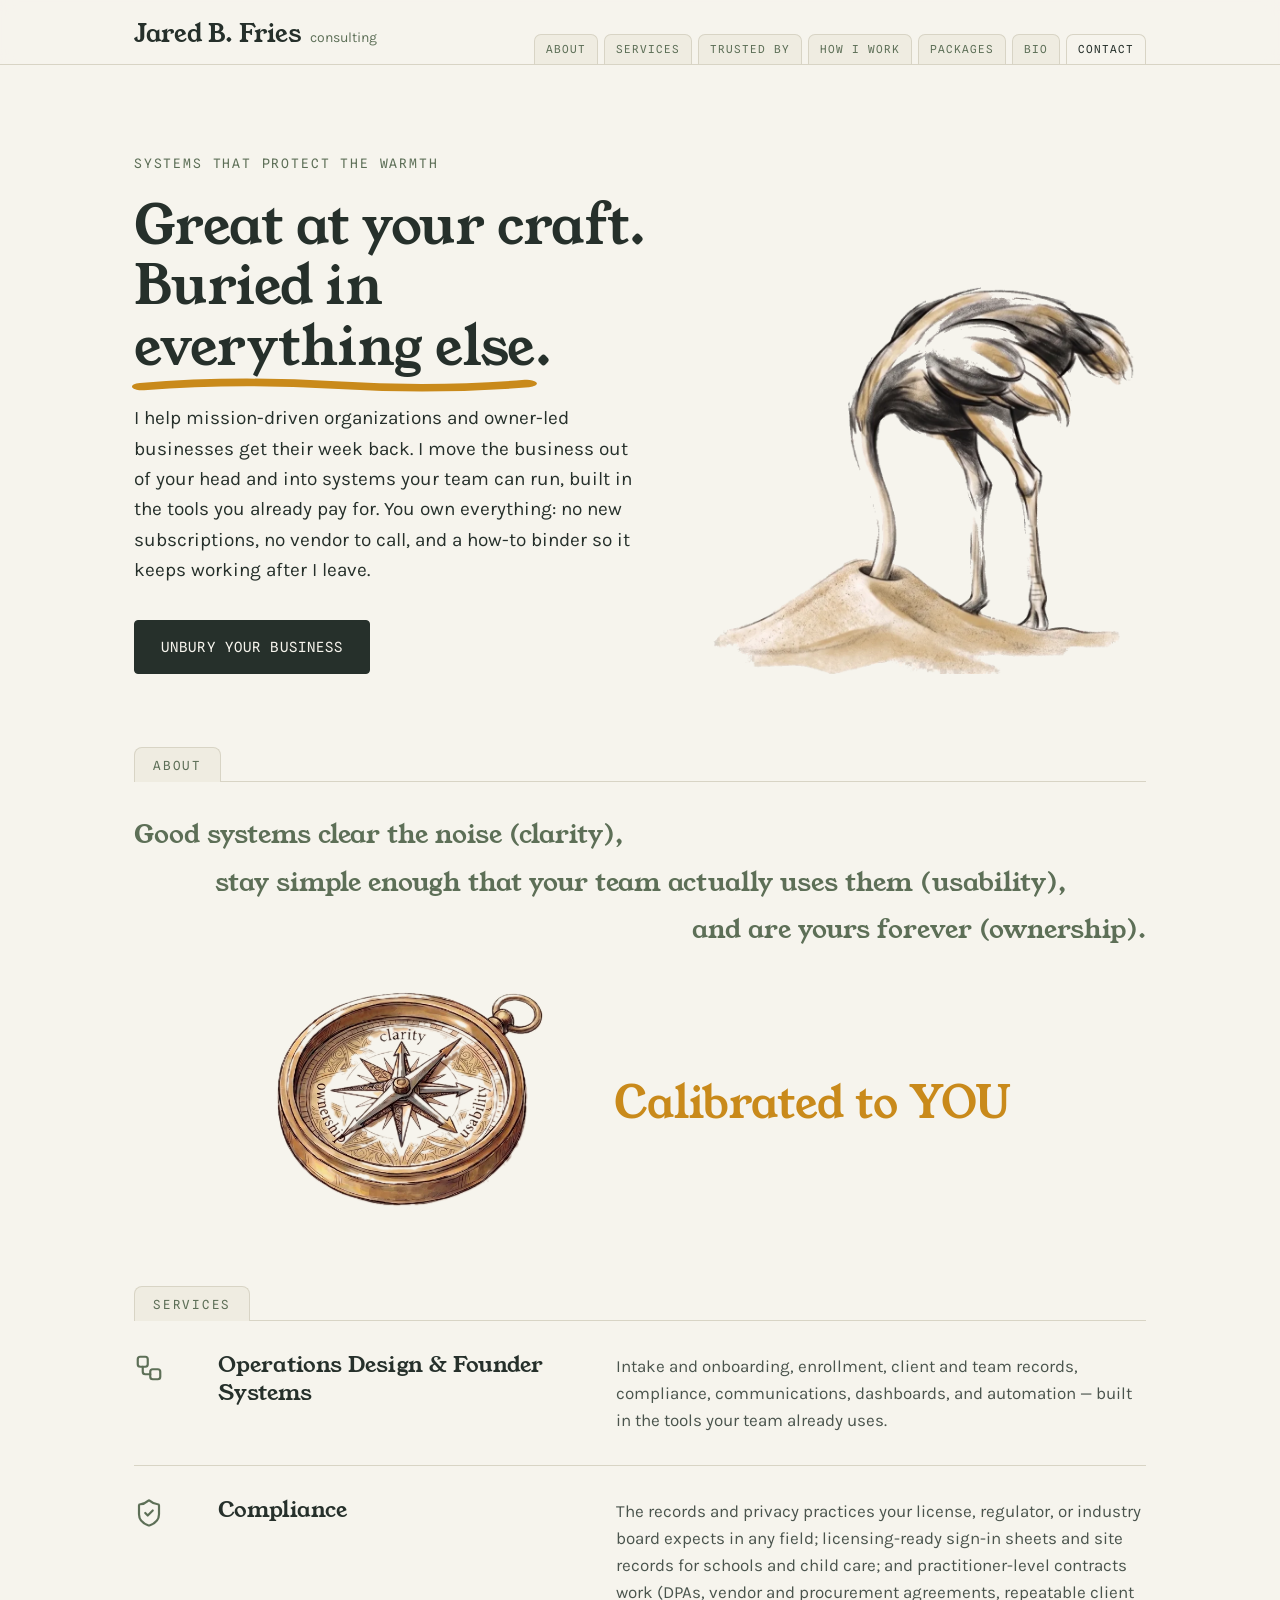
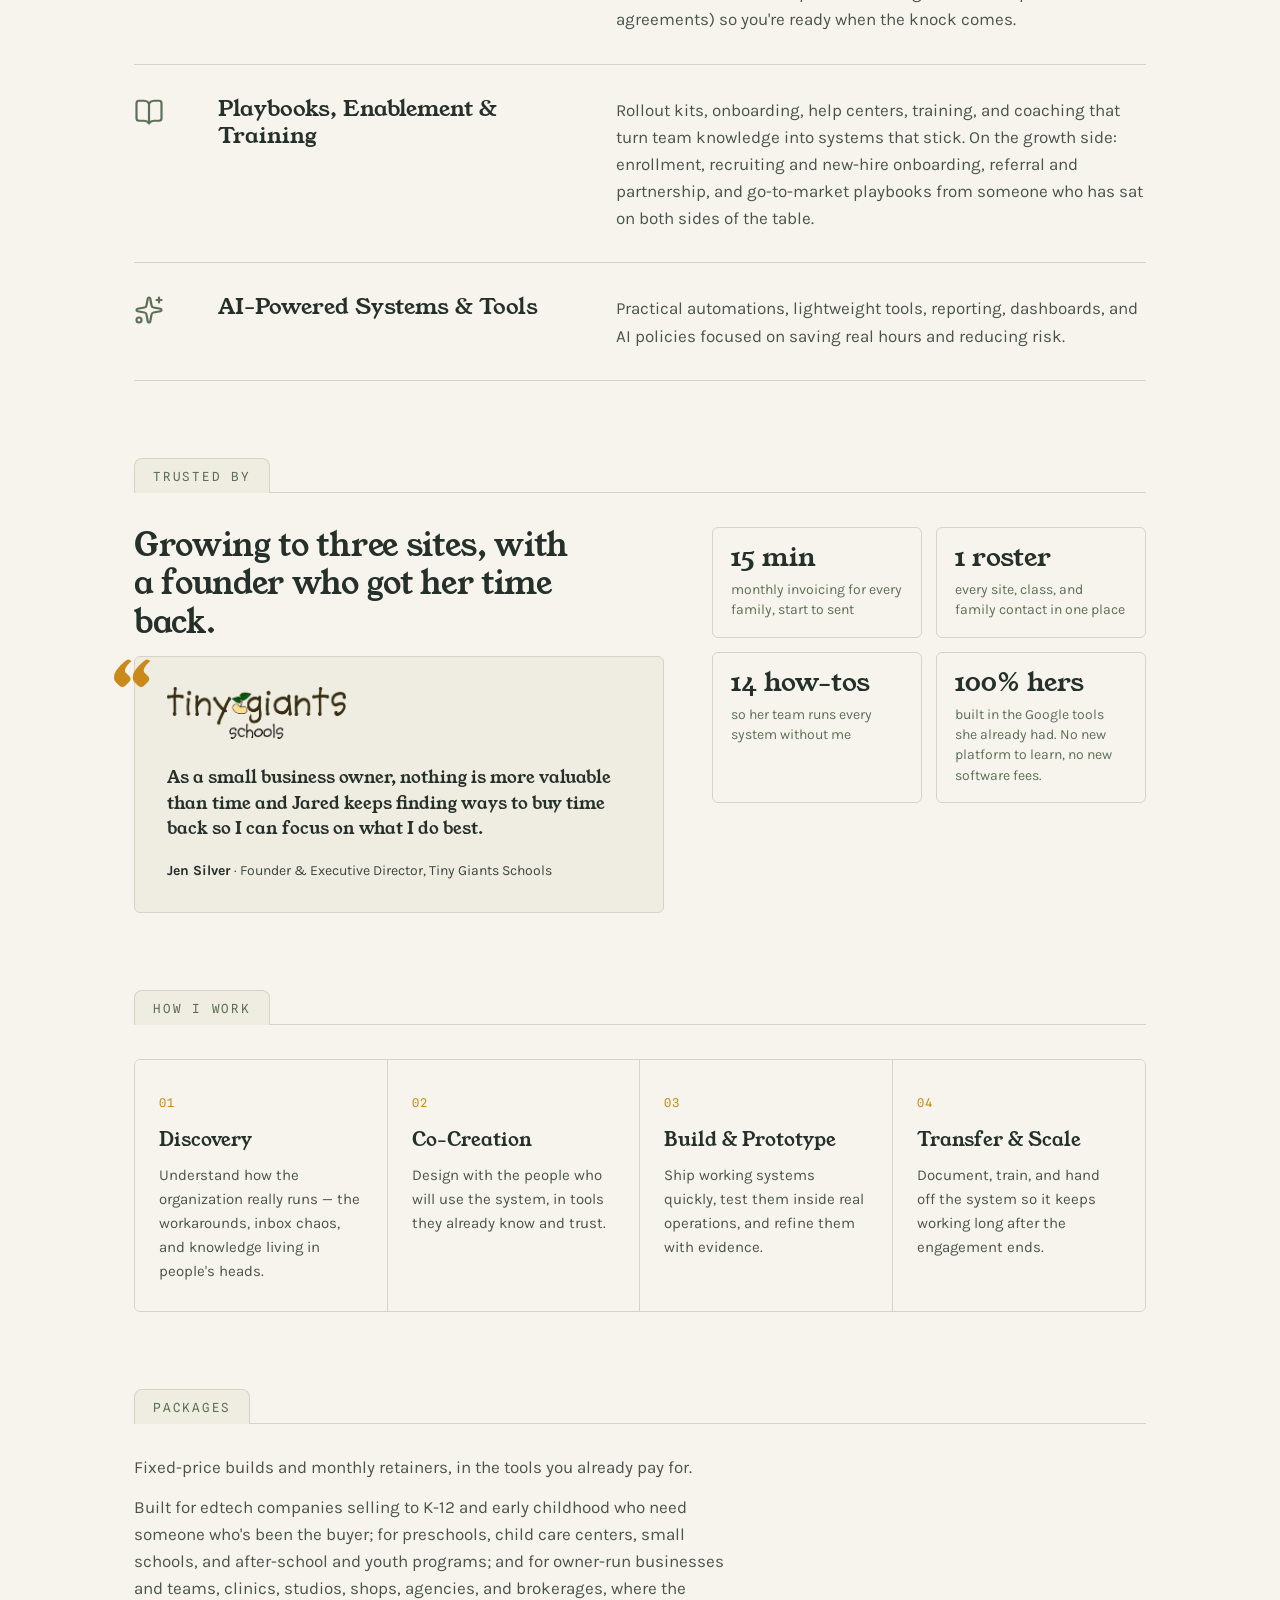
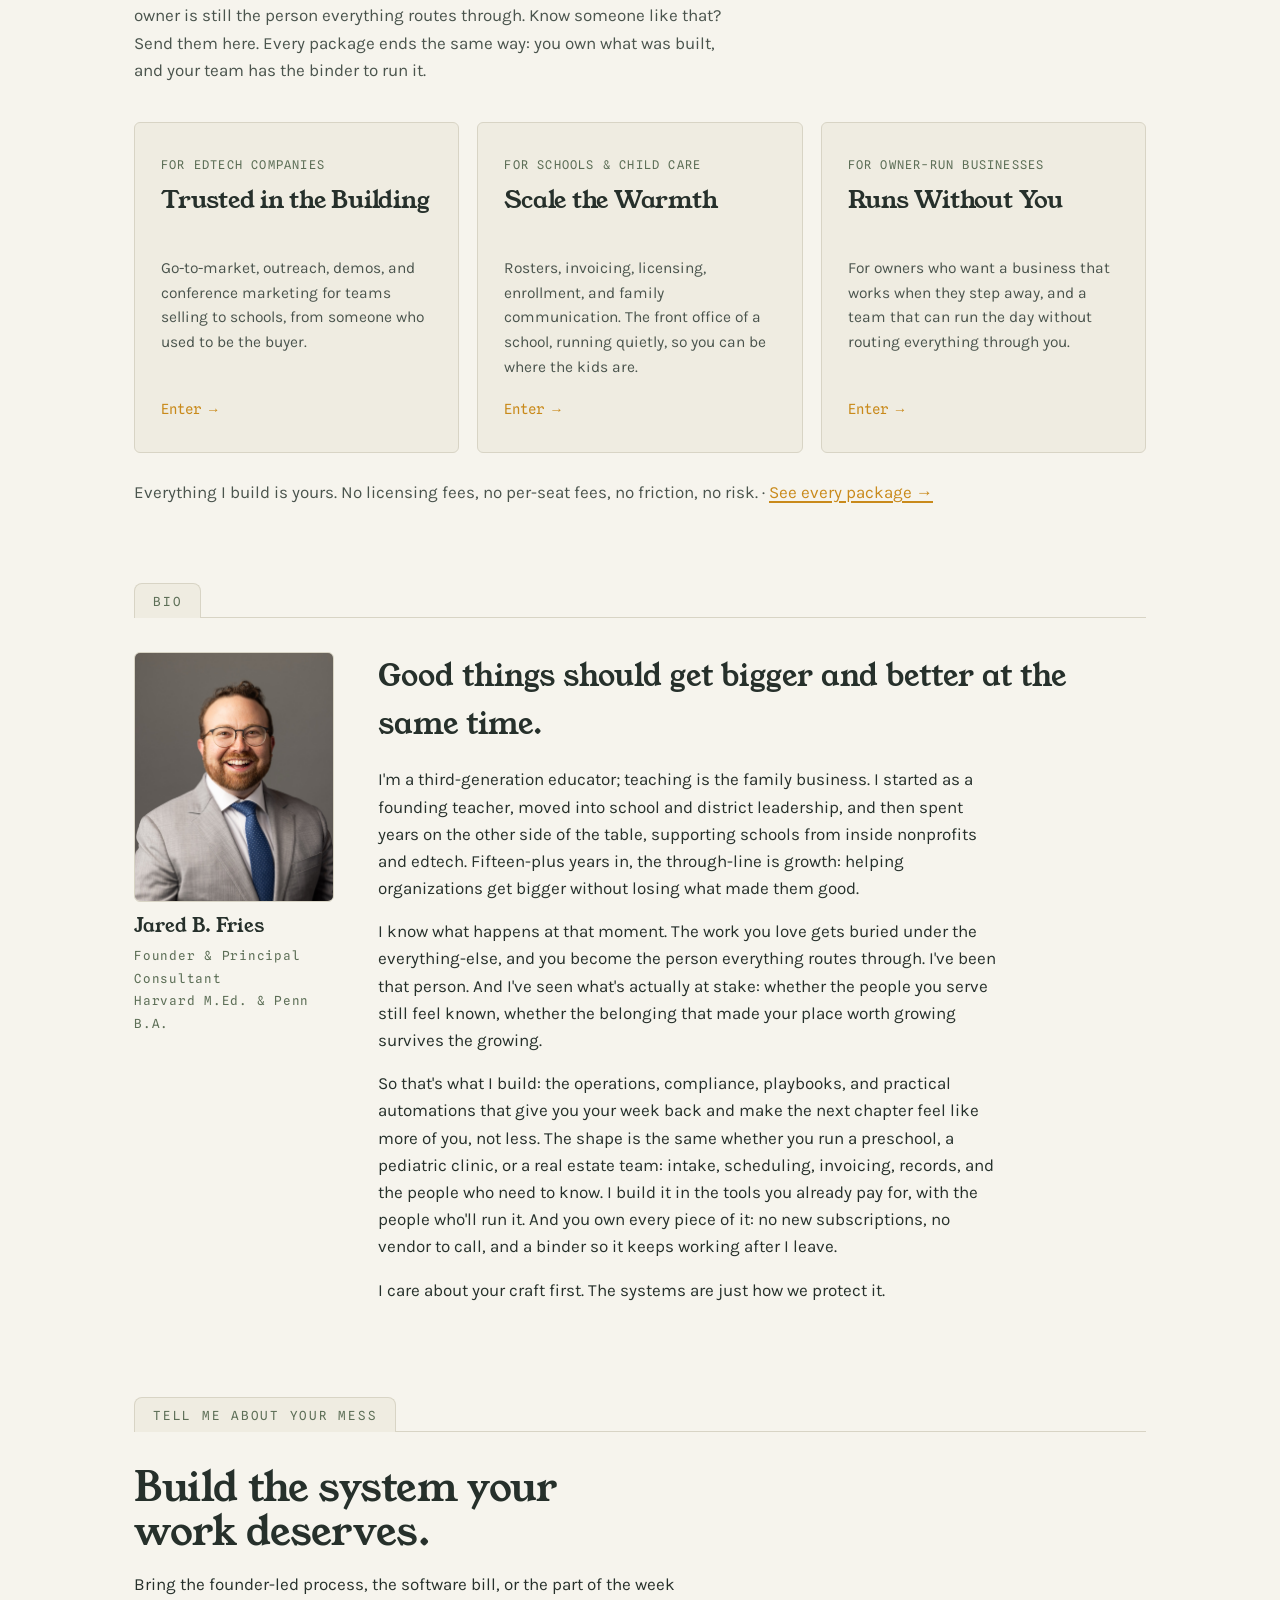
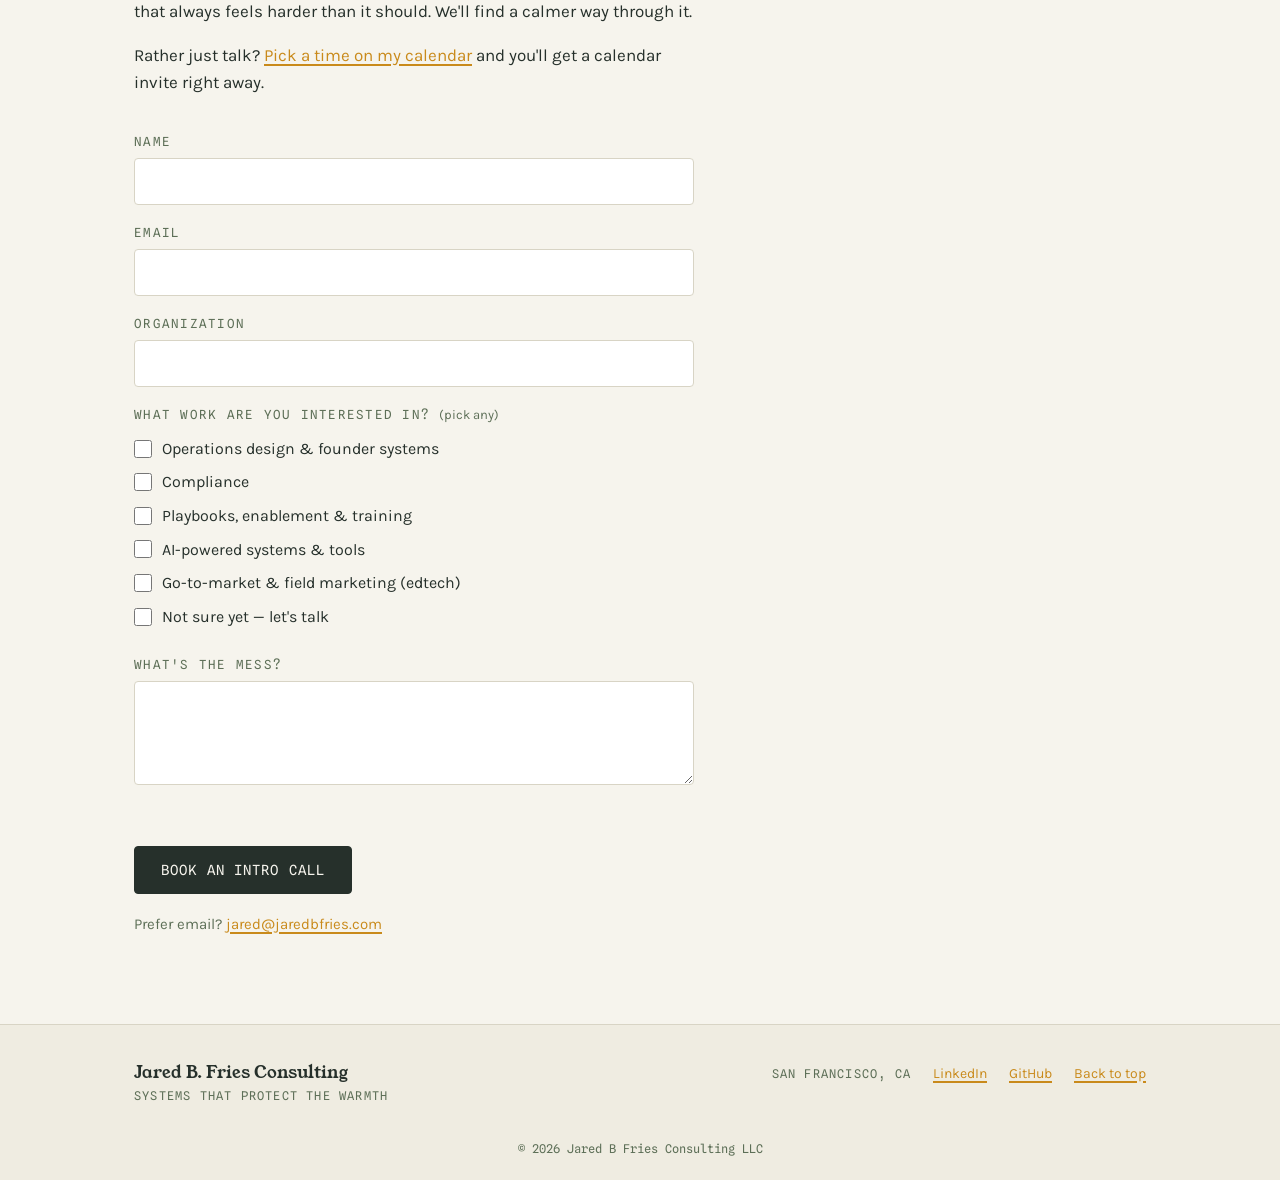
==== commit 68eb2740: "book: self-hosted Calendly-style booking page backed by Google Calendar Adds /book, a four-step book" ====
--- a/index.html
+++ b/index.html
@@ -197,10 +197,13 @@
       <div class="tabrow"><span class="tab">Tell me about your mess</span></div>
       <h2>Build the system your work deserves.</h2>
       <p class="sub">Bring the founder-led process, the software bill, or the part of the week that always feels harder than it should. We'll find a calmer way through it.</p>
-
-      <!-- Form posts to Formspree (free tier). Create a form at formspree.io,
-           then replace YOUR_FORM_ID below with the ID they give you. -->
-      <form action="https://formspree.io/f/YOUR_FORM_ID" method="POST">
+      <p class="sub">Rather just talk? <a href="/book">Pick a time on my calendar</a> and you'll get a calendar invite right away.</p>
+
+      <!-- Form posts to a Google Apps Script web app that appends a row to the
+           "Website Leads" Google Sheet and emails Jared. Script source, setup steps,
+           and the cutover checklist live in notes/contact-form/README.md.
+           Deployed web app URL is in the form action below. -->
+      <form action="https://script.google.com/macros/s/AKfycbyYu6Qe0DX_3_R9Oh5ecnfx8nWAT3F2hGJqqy8ajktJMXitSguqpnmw-PmtPSD2ZNWbGQ/exec" method="post">
         <div>
           <label for="name">Name</label>
           <input type="text" id="name" name="name" required autocomplete="name">
@@ -215,20 +218,32 @@
         </div>
         <fieldset class="checks" id="interest">
           <legend>What work are you interested in? <span class="hint">(pick any)</span></legend>
-          <label><input type="checkbox" name="interest" value="Operations design &amp; founder systems"> Operations design &amp; founder systems</label>
-          <label><input type="checkbox" name="interest" value="Compliance"> Compliance</label>
-          <label><input type="checkbox" name="interest" value="Playbooks, enablement &amp; training"> Playbooks, enablement &amp; training</label>
-          <label><input type="checkbox" name="interest" value="AI-powered systems &amp; tools"> AI-powered systems &amp; tools</label>
-          <label><input type="checkbox" name="interest" value="Go-to-market &amp; field marketing (edtech)"> Go-to-market &amp; field marketing (edtech)</label>
-          <label><input type="checkbox" name="interest" value="Not sure yet — let's talk"> Not sure yet — let's talk</label>
-          <input type="hidden" name="package" id="package" value="">
+          <label><input type="checkbox" name="interest" value="operations"> Operations design &amp; founder systems</label>
+          <label><input type="checkbox" name="interest" value="compliance"> Compliance</label>
+          <label><input type="checkbox" name="interest" value="playbooks"> Playbooks, enablement &amp; training</label>
+          <label><input type="checkbox" name="interest" value="ai-tools"> AI-powered systems &amp; tools</label>
+          <label><input type="checkbox" name="interest" value="edtech-gtm"> Go-to-market &amp; field marketing (edtech)</label>
+          <label><input type="checkbox" name="interest" value="not-sure"> Not sure yet — let's talk</label>
         </fieldset>
         <div>
           <label for="msg">What's the mess?</label>
           <textarea id="msg" name="message" rows="4"></textarea>
         </div>
+        <!-- honeypot: off-screen (not display:none), humans never see or fill it -->
+        <div style="position:absolute;left:-9999px" aria-hidden="true">
+          <label for="website">Website</label>
+          <input type="text" id="website" name="website" tabindex="-1" autocomplete="off" aria-hidden="true">
+        </div>
+        <input type="hidden" name="ts" id="ts" value="">
+        <input type="hidden" name="page" id="page" value="">
+        <input type="hidden" name="source" id="source" value="">
+        <input type="hidden" name="ua" id="ua" value="">
         <button class="cta" type="submit">Book an intro call</button>
+        <p class="altmail" id="form-error" role="alert" hidden></p>
       </form>
+      <div id="form-thanks" hidden>
+        <p class="sub"><b>Got it — thank you.</b> I read every message myself and I'll reply within a business day. Want to skip ahead? <a href="/book">Book a time on my calendar</a>. If it's urgent, email me at <a href="mailto:jared@jaredbfries.com">jared@jaredbfries.com</a>.</p>
+      </div>
       <p class="altmail">Prefer email? <a href="mailto:jared@jaredbfries.com">jared@jaredbfries.com</a></p>
     </section>
 
@@ -265,13 +280,16 @@
   document.querySelectorAll('section[id]').forEach(s=>tabIO.observe(s));
 
 
-  // deep links: record which package the visitor came from (hidden field), then scroll to the hash target.
+  // deep links: record which package the visitor came from (hidden "source" field), pre-check a matching
+  // interest box if there is one, then scroll to the hash target.
   // Tries a smooth scroll; if the browser cancels it (some environments do), jumps instantly.
   function goHash(){
     const m=(location.search+location.hash).match(/[?&]interest=([\w-]+)/);
     if(m){
-      const pkg=document.getElementById('package');
-      if(pkg) pkg.value=m[1];
+      const src=document.getElementById('source');
+      if(src) src.value=m[1];
+      const box=document.querySelector('#interest input[type=checkbox][value="'+m[1]+'"]');
+      if(box) box.checked=true;
     }
     const id=(location.hash.match(/^#([\w-]+)/)||[])[1];
     if(!id) return;
@@ -287,6 +305,38 @@
   addEventListener('load',()=>setTimeout(goHash,120));
   addEventListener('hashchange',goHash);
 
+  // contact form: fetch POST to the Apps Script web app, inline thank-you state.
+  // Without JS the form still posts natively and lands on the script's {"ok":true} page.
+  const form=document.querySelector('#contact form');
+  if(form){
+    const btn=form.querySelector('[type="submit"]');
+    const errEl=document.getElementById('form-error');
+    const thanks=document.getElementById('form-thanks');
+    document.getElementById('ts').value=Date.now();
+    document.getElementById('page').value=location.pathname;
+    document.getElementById('ua').value=navigator.userAgent;
+    const showSuccess=()=>{form.style.display='none';thanks.hidden=false;thanks.scrollIntoView({behavior:'smooth',block:'center'})};
+    const showError=msg=>{errEl.textContent=msg;errEl.hidden=false};
+    form.addEventListener('submit',async ev=>{
+      ev.preventDefault();
+      errEl.hidden=true;
+      btn.disabled=true;
+      const original=btn.textContent;
+      btn.textContent='Sending…';
+      try{
+        const res=await fetch(form.action,{method:'POST',body:new FormData(form)});
+        let ok=true;
+        try{ok=(await res.json()).ok!==false}catch(_){/* opaque response: treat as sent */}
+        if(!ok) throw new Error('script rejected');
+        showSuccess();
+      }catch(err){
+        btn.disabled=false;
+        btn.textContent=original;
+        showError('Something went wrong. Email me at jared@jaredbfries.com and I\'ll reply today.');
+      }
+    });
+  }
+
   // mobile menu
   const menuBtn=document.querySelector('.menu-btn'),siteNav=document.getElementById('sitenav');
   if(menuBtn&&siteNav){
